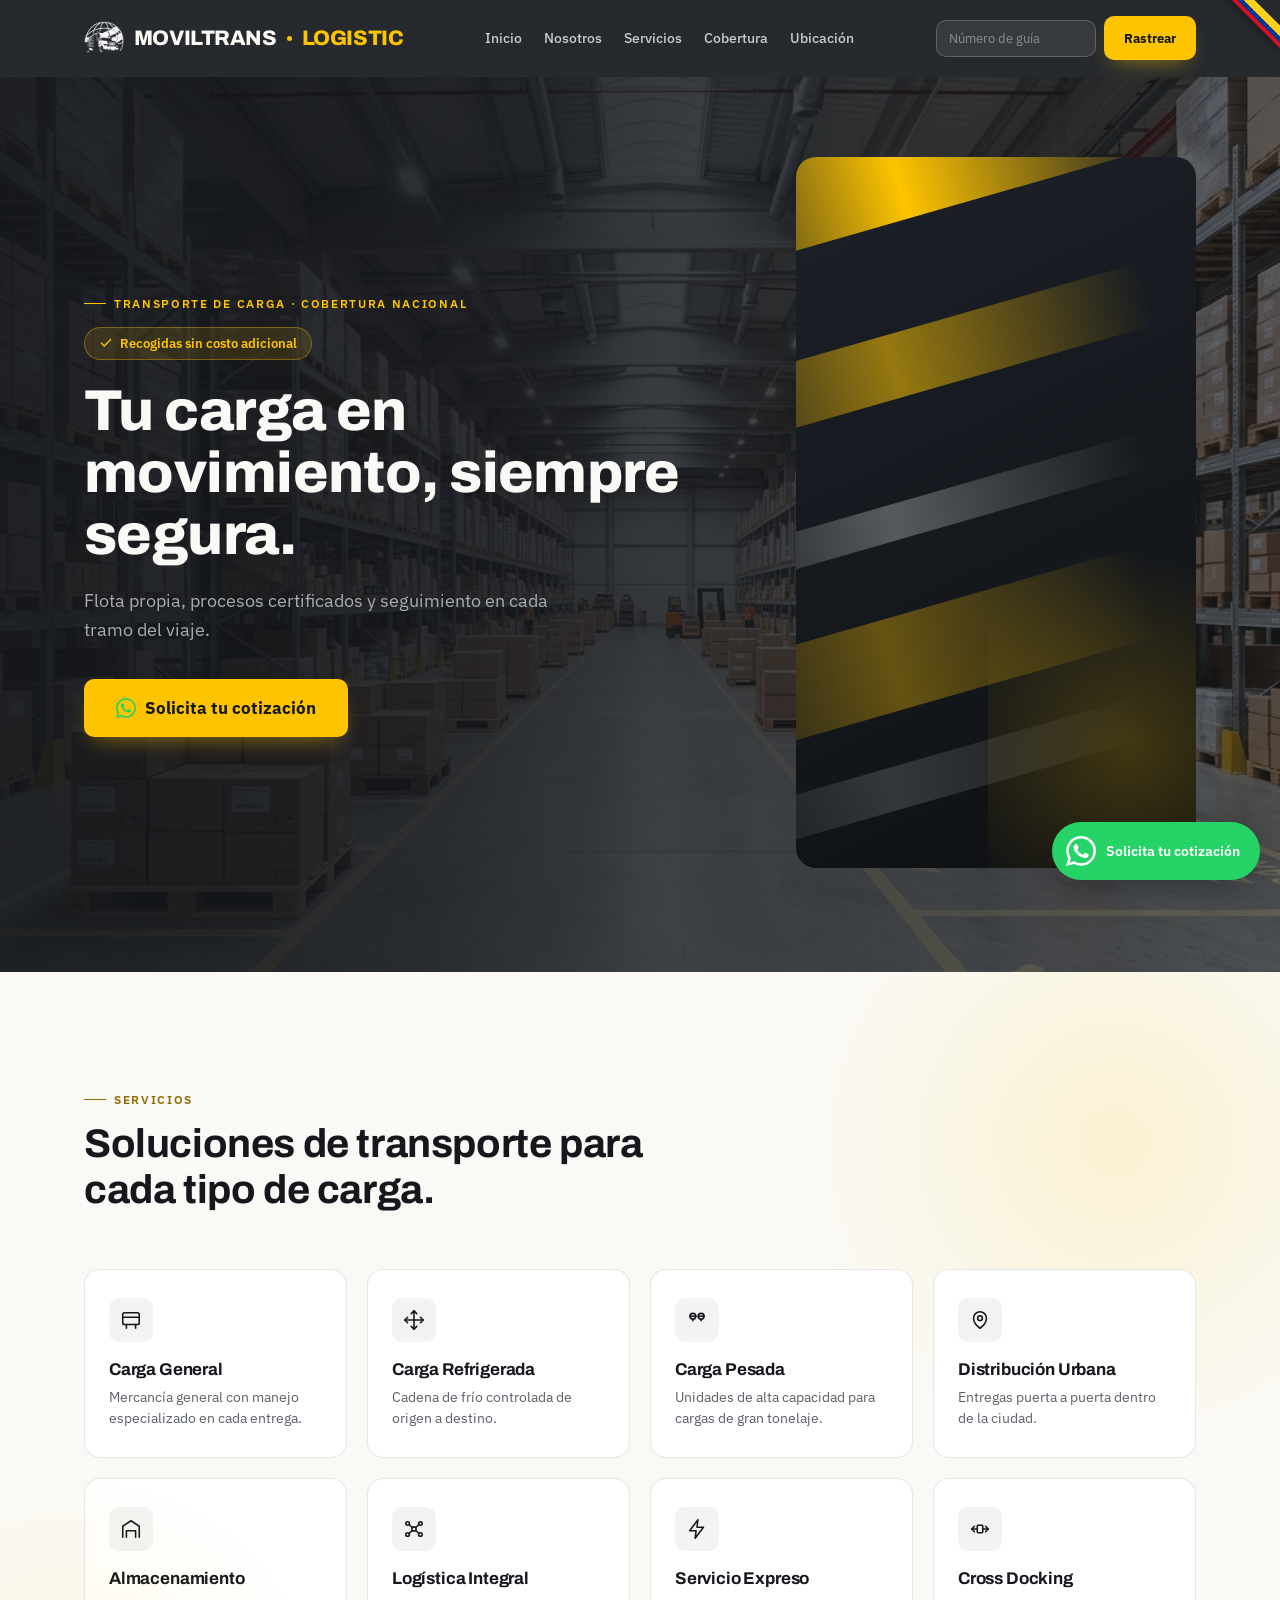
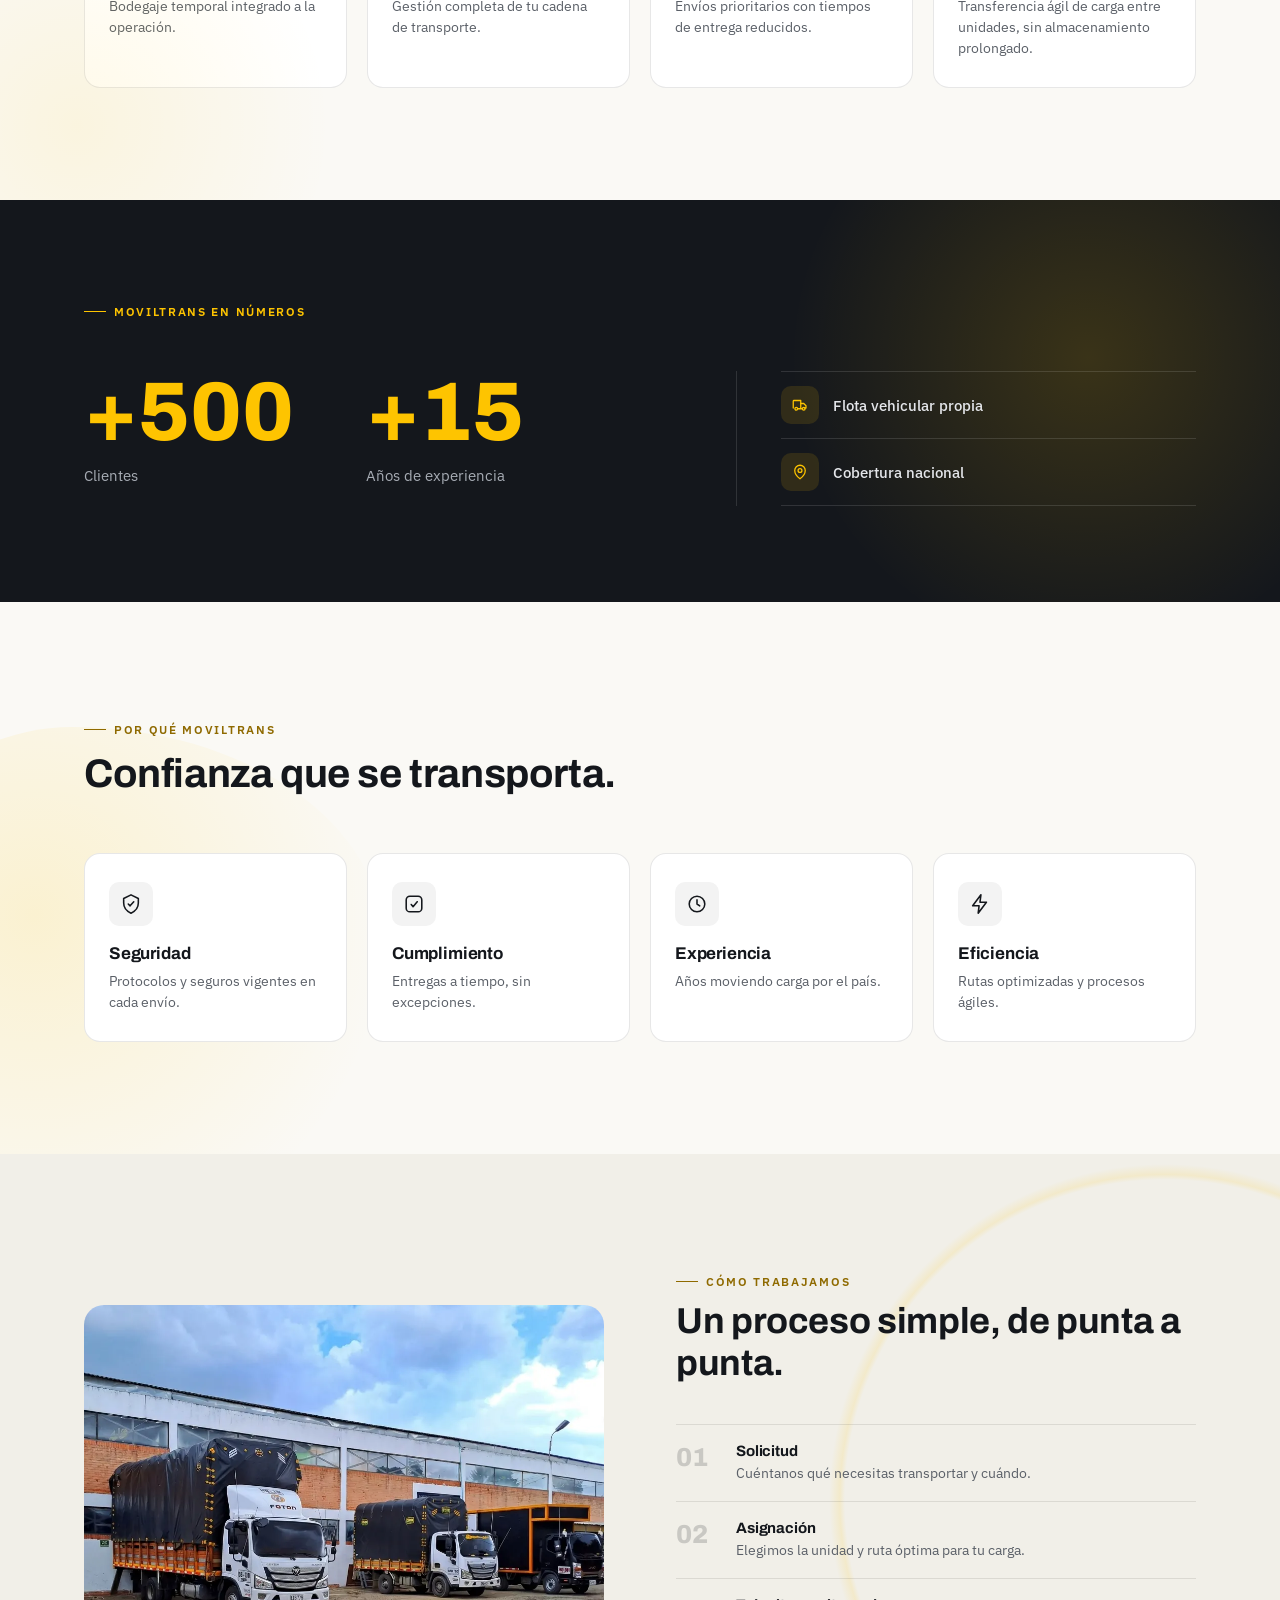
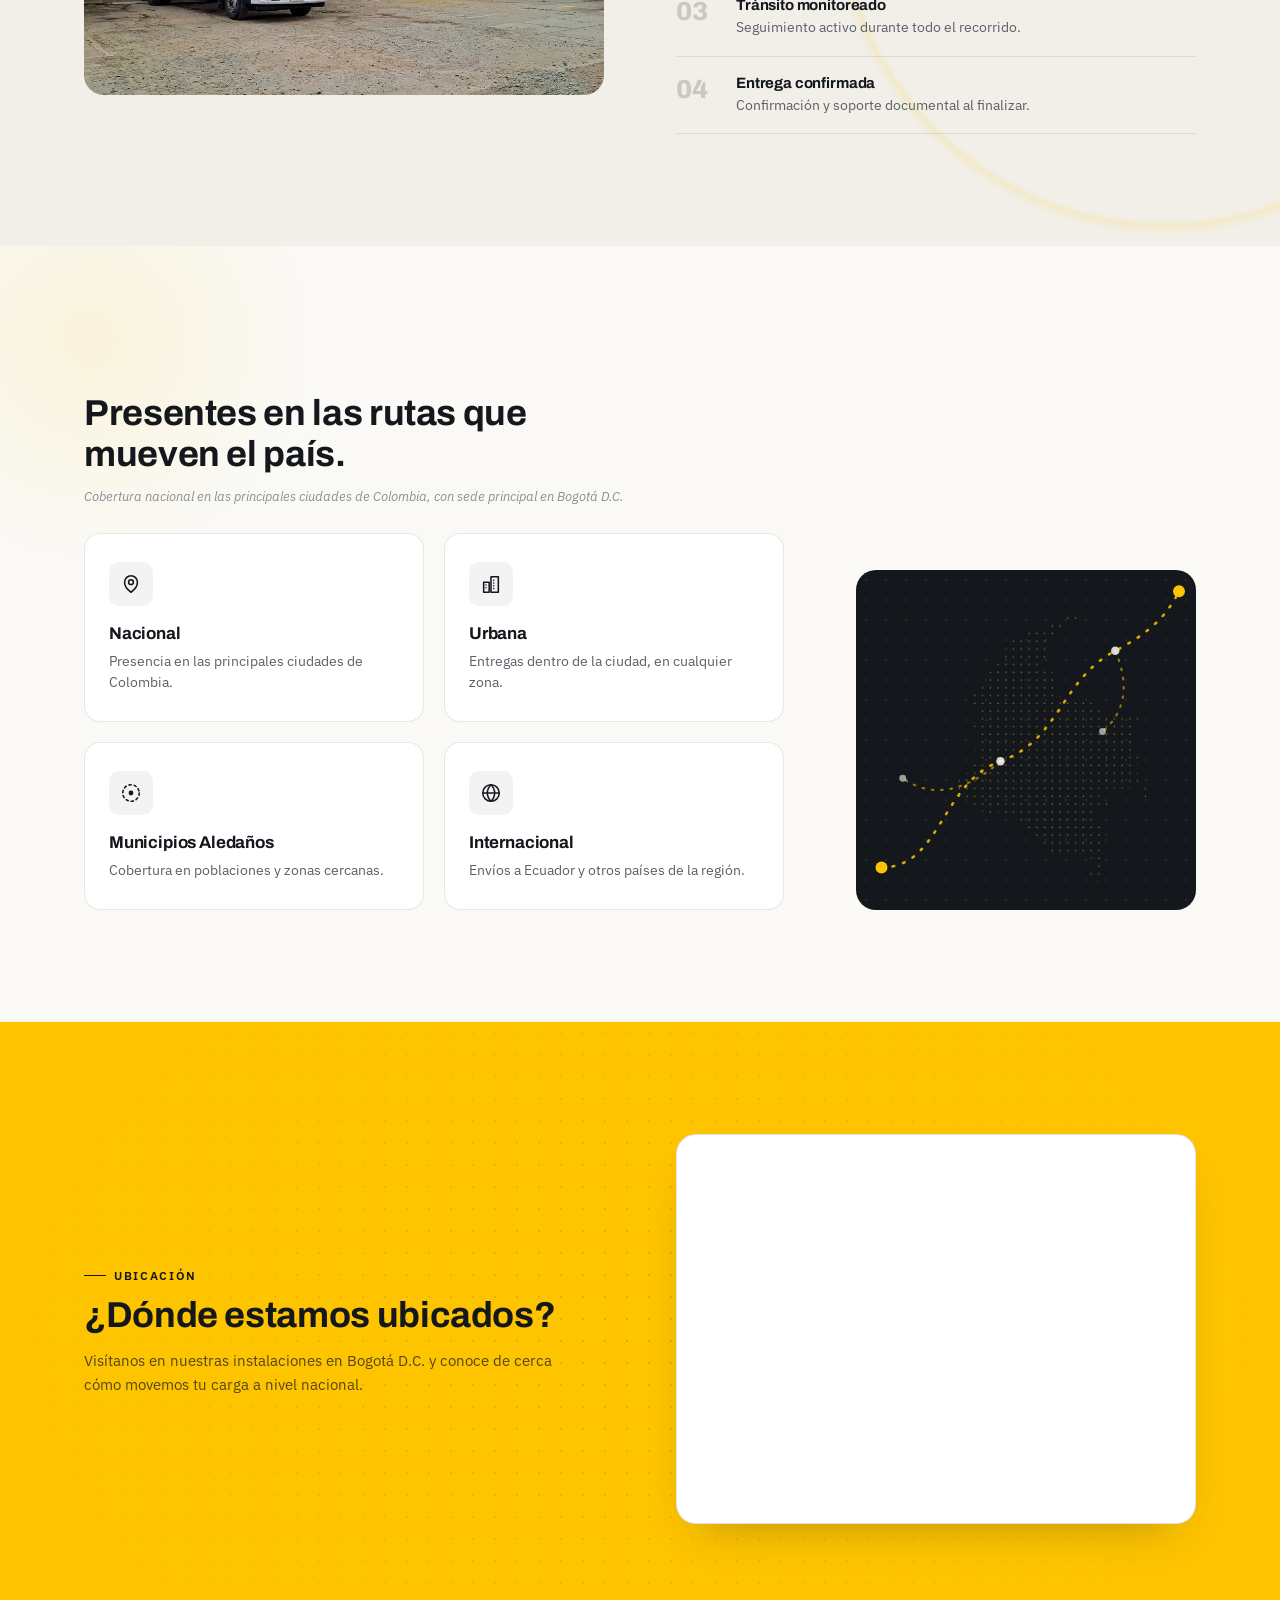
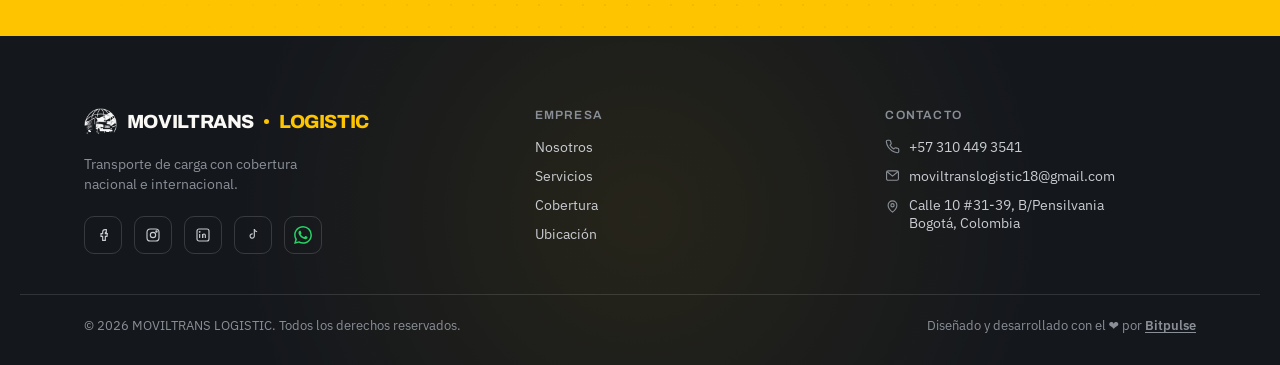
==== index.html @ a5530ba4 "PaginaWeb_moviltrans_V4_202608230031" ====
<!doctype html>
<html lang="es" class="js-disabled">
<head>
  <meta charset="UTF-8">
  <meta name="viewport" content="width=device-width, initial-scale=1">
  <title>MOVILTRANS LOGISTIC | Transporte de Carga y Logística Nacional</title>
  <meta name="description" content="MOVILTRANS LOGISTIC: transporte de carga seguro y confiable, con cobertura nacional. Solicita tu cotización por WhatsApp.">
  <meta name="theme-color" content="#14171C">
  <link rel="icon" type="image/png" href="assets/favicon.png">

  <meta property="og:type" content="website">
  <meta property="og:site_name" content="MOVILTRANS LOGISTIC">
  <meta property="og:title" content="MOVILTRANS LOGISTIC | Transporte de Carga y Logística Nacional">
  <meta property="og:description" content="Transporte de carga seguro y confiable, con cobertura nacional. Solicita tu cotización por WhatsApp.">
  <meta property="og:locale" content="es_CO">

  <link rel="preconnect" href="https://fonts.googleapis.com">
  <link rel="preconnect" href="https://fonts.gstatic.com" crossorigin>
  <link href="https://fonts.googleapis.com/css2?family=Archivo:wght@600;700;800&family=IBM+Plex+Sans:wght@400;500;600&display=swap" rel="stylesheet">

  <link rel="stylesheet" href="css/style.css">
</head>
<body>
  <a class="skip-link" href="#main">Saltar al contenido</a>

  <div class="co-ribbon" aria-hidden="true"><span></span></div>

  <!-- ===================== HEADER ===================== -->
  <header class="site-header" id="top">
    <div class="container site-header__bar">
      <a class="brand" href="#top" aria-label="MOVILTRANS LOGISTIC — Inicio">
        <img class="brand__logo" src="assets/logo_moviltrans.png" alt="" width="280" height="239">
        <span class="brand__name">MOVILTRANS</span>
        <span class="brand__dot" aria-hidden="true"></span>
        <span class="brand__suffix">LOGISTIC</span>
      </a>

      <nav class="nav-links" aria-label="Navegación principal">
        <a href="#">Inicio</a>
        <a href="#nosotros">Nosotros</a>
        <a href="#servicios">Servicios</a>
        <a href="#cobertura">Cobertura</a>
        <a href="#ubicacion">Ubicación</a>
      </nav>

      <div class="header-actions">
        <form class="header-track" data-track-form>
          <label class="visually-hidden" for="tracking-input-header">Número de guía</label>
          <input class="header-track__input" id="tracking-input-header" type="text" placeholder="Número de guía" autocomplete="off">
          <button class="btn btn-primary btn-sm header-track__submit" type="submit" title="Función de rastreo próximamente disponible">Rastrear</button>
        </form>
        <button class="nav-toggle" type="button" aria-expanded="false" aria-controls="mobile-menu" aria-label="Abrir menú de navegación">
          <span class="nav-toggle__icon" aria-hidden="true"><span></span><span></span><span></span></span>
        </button>
      </div>
    </div>

    <div class="mobile-menu" id="mobile-menu" inert>
      <div class="mobile-menu__inner">
        <nav class="mobile-menu__list" aria-label="Navegación móvil">
          <a href="#top">Inicio</a>
          <a href="#nosotros">Nosotros</a>
          <a href="#servicios">Servicios</a>
          <a href="#cobertura">Cobertura</a>
          <a href="#ubicacion">Ubicación</a>
        </nav>
        <div class="container mobile-menu__cta">
          <p class="mobile-menu__track-label">Rastrea tu envío</p>
          <form class="tracking-widget__form" data-track-form>
            <label class="visually-hidden" for="tracking-input-mobile">Número de guía</label>
            <input class="tracking-widget__input" id="tracking-input-mobile" type="text" placeholder="Número de guía" autocomplete="off">
            <button class="btn btn-outline-dark tracking-widget__submit" type="submit" title="Función de rastreo próximamente disponible">Rastrear</button>
          </form>
        </div>
      </div>
    </div>
  </header>

  <main id="main">

    <!-- ===================== HERO ===================== -->
    <section class="hero" aria-labelledby="hero-title">
      <div class="container hero__grid">
        <div class="hero__content">
          <p class="eyebrow eyebrow--on-dark reveal">Transporte de carga · Cobertura nacional</p>
          <span class="hero__badge reveal">
            <svg width="14" height="14" viewBox="0 0 24 24" fill="none" stroke="currentColor" stroke-width="2.4" stroke-linecap="round" stroke-linejoin="round" aria-hidden="true"><path d="M20 6 9 17l-5-5"/></svg>
            Recogidas sin costo adicional
          </span>
          <h1 id="hero-title" class="hero__title reveal">Tu carga en movimiento, siempre segura.</h1>
          <p class="hero__subtitle reveal">Flota propia, procesos certificados y seguimiento en cada tramo del viaje.</p>
          <div class="hero__actions reveal">
            <a class="btn btn-primary btn-lg" href="#" data-whatsapp-cta>
              <svg width="20" height="20" viewBox="0 0 24 24" aria-hidden="true"><path fill="#25D366" d="M17.472 14.382c-.297-.149-1.758-.867-2.03-.967-.273-.099-.471-.148-.67.15-.198.297-.767.966-.94 1.164-.173.199-.347.223-.644.075-.297-.15-1.255-.463-2.39-1.475-.883-.788-1.48-1.761-1.653-2.059-.173-.297-.018-.458.13-.606.134-.133.298-.347.446-.52.149-.174.198-.298.298-.497.099-.198.05-.371-.025-.52-.075-.149-.669-1.612-.916-2.207-.242-.579-.487-.5-.669-.51-.173-.008-.371-.01-.57-.01-.198 0-.52.074-.792.372-.272.297-1.04 1.016-1.04 2.479 0 1.462 1.065 2.875 1.213 3.074.149.198 2.096 3.2 5.077 4.487.709.306 1.262.489 1.694.625.712.227 1.36.195 1.871.118.571-.085 1.758-.719 2.006-1.413.248-.694.248-1.289.173-1.413-.074-.124-.272-.198-.57-.347m-5.421 7.403h-.004a9.87 9.87 0 0 1-5.031-1.378l-.361-.214-3.741.982.998-3.648-.235-.374a9.86 9.86 0 0 1-1.51-5.26c.001-5.45 4.436-9.884 9.888-9.884 2.64 0 5.122 1.031 6.988 2.898a9.825 9.825 0 0 1 2.893 6.994c-.003 5.45-4.437 9.884-9.885 9.884m8.413-18.297A11.815 11.815 0 0 0 12.05 0C5.495 0 .16 5.335.157 11.892c0 2.096.547 4.142 1.588 5.945L.057 24l6.305-1.654a11.882 11.882 0 0 0 5.683 1.448h.005c6.554 0 11.89-5.335 11.893-11.893a11.821 11.821 0 0 0-3.48-8.413"/></svg>
              Solicita tu cotización
            </a>
          </div>
        </div>

        <div class="hero__visual reveal" aria-hidden="true">
          <div class="hero__visual-inner">
            <div class="speed-line speed-line--1"></div>
            <div class="speed-line speed-line--2"></div>
            <div class="speed-line speed-line--3"></div>
            <div class="speed-line speed-line--4"></div>
            <div class="speed-line speed-line--5"></div>
            <div class="glow-spot"></div>
          </div>
          <video class="hero__video" autoplay muted loop playsinline preload="auto">
            <source src="assets/video_entrada.mp4" type="video/mp4">
          </video>
        </div>
      </div>
    </section>

    <!-- ===================== SERVICIOS ===================== -->
    <section class="section section--paper" id="servicios" aria-labelledby="servicios-title">
      <div class="container">
        <p class="eyebrow reveal">Servicios</p>
        <h2 id="servicios-title" class="section-title reveal">Soluciones de transporte para cada tipo de carga.</h2>

        <div class="card-grid">
          <div class="card reveal">
            <div class="icon-wrap" aria-hidden="true">
              <svg width="22" height="22" viewBox="0 0 24 24" fill="none" stroke="currentColor" stroke-width="1.7" stroke-linecap="round" stroke-linejoin="round"><rect x="3" y="4" width="18" height="13" rx="2"/><path d="M3 9h18"/><path d="M7 21v-4"/><path d="M17 21v-4"/></svg>
            </div>
            <h3 class="card__title">Carga General</h3>
            <p class="card__text">Mercancía general con manejo especializado en cada entrega.</p>
          </div>
          <div class="card reveal">
            <div class="icon-wrap" aria-hidden="true">
              <svg width="22" height="22" viewBox="0 0 24 24" fill="none" stroke="currentColor" stroke-width="1.7" stroke-linecap="round" stroke-linejoin="round"><path d="M12 2v20"/><path d="M12 2l3 3M12 2 9 5"/><path d="M12 22l3-3M12 22l-3-3"/><path d="M2 12h20"/><path d="M2 12l3-3M2 12l3 3"/><path d="M22 12l-3-3M22 12l-3 3"/></svg>
            </div>
            <h3 class="card__title">Carga Refrigerada</h3>
            <p class="card__text">Cadena de frío controlada de origen a destino.</p>
          </div>
          <div class="card reveal">
            <div class="icon-wrap" aria-hidden="true">
              <svg width="22" height="22" viewBox="0 0 24 24" fill="none" stroke="currentColor" stroke-width="1.7" stroke-linecap="round" stroke-linejoin="round"><circle cx="7.5" cy="8" r="3.2"/><circle cx="16.5" cy="8" r="3.2"/><path d="M7.5 11.2v1.6M16.5 11.2v1.6"/><path d="M4.3 8h6.4M13.3 8h6.4"/></svg>
            </div>
            <h3 class="card__title">Carga Pesada</h3>
            <p class="card__text">Unidades de alta capacidad para cargas de gran tonelaje.</p>
          </div>
          <div class="card reveal">
            <div class="icon-wrap" aria-hidden="true">
              <svg width="22" height="22" viewBox="0 0 24 24" fill="none" stroke="currentColor" stroke-width="1.7" stroke-linecap="round" stroke-linejoin="round"><path d="M12 21s-7-5.1-7-11a7 7 0 0 1 14 0c0 5.9-7 11-7 11Z"/><circle cx="12" cy="10" r="2.6"/></svg>
            </div>
            <h3 class="card__title">Distribución Urbana</h3>
            <p class="card__text">Entregas puerta a puerta dentro de la ciudad.</p>
          </div>
          <div class="card reveal">
            <div class="icon-wrap" aria-hidden="true">
              <svg width="22" height="22" viewBox="0 0 24 24" fill="none" stroke="currentColor" stroke-width="1.7" stroke-linecap="round" stroke-linejoin="round"><path d="M3 21V9l9-6 9 6v12"/><path d="M7 21v-7h10v7"/></svg>
            </div>
            <h3 class="card__title">Almacenamiento</h3>
            <p class="card__text">Bodegaje temporal integrado a la operación.</p>
          </div>
          <div class="card reveal">
            <div class="icon-wrap" aria-hidden="true">
              <svg width="22" height="22" viewBox="0 0 24 24" fill="none" stroke="currentColor" stroke-width="1.7" stroke-linecap="round" stroke-linejoin="round"><circle cx="5" cy="6" r="2"/><circle cx="19" cy="6" r="2"/><circle cx="5" cy="18" r="2"/><circle cx="19" cy="18" r="2"/><circle cx="12" cy="12" r="2.3"/><path d="M6.6 7.1 10 10.4M17.4 7.1 14 10.4M6.6 16.9 10 13.6M17.4 16.9 14 13.6"/></svg>
            </div>
            <h3 class="card__title">Logística Integral</h3>
            <p class="card__text">Gestión completa de tu cadena de transporte.</p>
          </div>
          <div class="card reveal">
            <div class="icon-wrap" aria-hidden="true">
              <svg width="22" height="22" viewBox="0 0 24 24" fill="none" stroke="currentColor" stroke-width="1.7" stroke-linecap="round" stroke-linejoin="round"><path d="M13 2 4 14h7l-1 8 9-12h-7l1-8Z"/></svg>
            </div>
            <h3 class="card__title">Servicio Expreso</h3>
            <p class="card__text">Envíos prioritarios con tiempos de entrega reducidos.</p>
          </div>
          <div class="card reveal">
            <div class="icon-wrap" aria-hidden="true">
              <svg width="22" height="22" viewBox="0 0 24 24" fill="none" stroke="currentColor" stroke-width="1.7" stroke-linecap="round" stroke-linejoin="round"><rect x="9" y="8" width="6" height="8" rx="1"/><path d="M3 12h6"/><path d="M6 9 3 12l3 3"/><path d="M21 12h-6"/><path d="M18 9l3 3-3 3"/></svg>
            </div>
            <h3 class="card__title">Cross Docking</h3>
            <p class="card__text">Transferencia ágil de carga entre unidades, sin almacenamiento prolongado.</p>
          </div>
        </div>
      </div>
    </section>

    <!-- ===================== CIFRAS ===================== -->
    <section class="section--tight section--dark cifras-section" aria-labelledby="cifras-title">
      <div class="container">
        <h2 class="eyebrow eyebrow--on-dark reveal" id="cifras-title">MOVILTRANS en números</h2>

        <div class="stats-hero">
          <div class="stats-hero__numbers">
            <div class="stat-big reveal">
              <div class="stat-big__value">+500</div>
              <div class="stat-big__label">Clientes</div>
            </div>
            <div class="stat-big reveal">
              <div class="stat-big__value">+15</div>
              <div class="stat-big__label">Años de experiencia</div>
            </div>
          </div>

          <div class="stats-hero__features">
            <div class="stat-feature reveal">
              <span class="stat-feature__icon" aria-hidden="true">
                <svg width="18" height="18" viewBox="0 0 24 24" fill="none" stroke="currentColor" stroke-width="1.7" stroke-linecap="round" stroke-linejoin="round"><path d="M3 16V7a1 1 0 0 1 1-1h9v10"/><path d="M13 10h4l3 3v3h-2"/><circle cx="7" cy="17" r="1.8"/><circle cx="17" cy="17" r="1.8"/><path d="M9 17h6"/></svg>
              </span>
              <span class="stat-feature__text">Flota vehicular propia</span>
            </div>
            <div class="stat-feature reveal">
              <span class="stat-feature__icon" aria-hidden="true">
                <svg width="18" height="18" viewBox="0 0 24 24" fill="none" stroke="currentColor" stroke-width="1.7" stroke-linecap="round" stroke-linejoin="round"><path d="M12 21s-7-5.1-7-11a7 7 0 0 1 14 0c0 5.9-7 11-7 11Z"/><circle cx="12" cy="10" r="2.6"/></svg>
              </span>
              <span class="stat-feature__text">Cobertura nacional</span>
            </div>
          </div>
        </div>
      </div>
    </section>

    <!-- ===================== POR QUÉ MOVILTRANS ===================== -->
    <section class="section section--paper" id="nosotros" aria-labelledby="porque-title">
      <div class="container">
        <p class="eyebrow reveal">Por qué MOVILTRANS</p>
        <h2 id="porque-title" class="section-title reveal">Confianza que se transporta.</h2>

        <div class="card-grid card-grid--why">
          <div class="card reveal">
            <div class="icon-wrap" aria-hidden="true">
              <svg width="22" height="22" viewBox="0 0 24 24" fill="none" stroke="currentColor" stroke-width="1.7" stroke-linecap="round" stroke-linejoin="round"><path d="M12 2 20 6v5c0 5-3.5 9-8 11-4.5-2-8-6-8-11V6l8-4Z"/><path d="M9 12l2 2 4-4.5"/></svg>
            </div>
            <h3 class="card__title">Seguridad</h3>
            <p class="card__text">Protocolos y seguros vigentes en cada envío.</p>
          </div>
          <div class="card reveal">
            <div class="icon-wrap" aria-hidden="true">
              <svg width="22" height="22" viewBox="0 0 24 24" fill="none" stroke="currentColor" stroke-width="1.7" stroke-linecap="round" stroke-linejoin="round"><path d="M9 12.5 11 15l4.5-5.5"/><rect x="3.5" y="3.5" width="17" height="17" rx="4"/></svg>
            </div>
            <h3 class="card__title">Cumplimiento</h3>
            <p class="card__text">Entregas a tiempo, sin excepciones.</p>
          </div>
          <div class="card reveal">
            <div class="icon-wrap" aria-hidden="true">
              <svg width="22" height="22" viewBox="0 0 24 24" fill="none" stroke="currentColor" stroke-width="1.7" stroke-linecap="round" stroke-linejoin="round"><circle cx="12" cy="12" r="8.5"/><path d="M12 7.5V12l3 2"/></svg>
            </div>
            <h3 class="card__title">Experiencia</h3>
            <p class="card__text">Años moviendo carga por el país.</p>
          </div>
          <div class="card reveal">
            <div class="icon-wrap" aria-hidden="true">
              <svg width="22" height="22" viewBox="0 0 24 24" fill="none" stroke="currentColor" stroke-width="1.7" stroke-linecap="round" stroke-linejoin="round"><path d="M13 2 4 14h7l-1 8 9-12h-7l1-8Z"/></svg>
            </div>
            <h3 class="card__title">Eficiencia</h3>
            <p class="card__text">Rutas optimizadas y procesos ágiles.</p>
          </div>
        </div>
      </div>
    </section>

    <!-- ===================== OPERACIÓN ===================== -->
    <section class="section section--paper-2 operacion-section" aria-labelledby="operacion-title">
      <div class="container split">
        <div class="split__media reveal">
          <img class="split__img" src="assets/como_trabajamos.webp" alt="Equipo de MOVILTRANS LOGISTIC coordinando el transporte de carga" width="1024" height="1024" loading="lazy" decoding="async">
        </div>

        <div class="split__content">
          <p class="eyebrow reveal">Cómo trabajamos</p>
          <h2 id="operacion-title" class="section-title section-title--tight reveal">Un proceso simple, de punta a punta.</h2>

          <div class="steps">
            <div class="step reveal">
              <span class="step__num" aria-hidden="true">01</span>
              <div><h3 class="step__title">Solicitud</h3><p class="step__text">Cuéntanos qué necesitas transportar y cuándo.</p></div>
            </div>
            <div class="step reveal">
              <span class="step__num" aria-hidden="true">02</span>
              <div><h3 class="step__title">Asignación</h3><p class="step__text">Elegimos la unidad y ruta óptima para tu carga.</p></div>
            </div>
            <div class="step reveal">
              <span class="step__num" aria-hidden="true">03</span>
              <div><h3 class="step__title">Tránsito monitoreado</h3><p class="step__text">Seguimiento activo durante todo el recorrido.</p></div>
            </div>
            <div class="step reveal">
              <span class="step__num" aria-hidden="true">04</span>
              <div><h3 class="step__title">Entrega confirmada</h3><p class="step__text">Confirmación y soporte documental al finalizar.</p></div>
            </div>
          </div>
        </div>
      </div>
    </section>

    <!-- ===================== COBERTURA ===================== -->
    <section class="section section--paper" id="cobertura" aria-labelledby="cobertura-title">
      <div class="container split split--reverse">
        <div class="split__content cobertura-content">
          <p class="eyebrow reveal">Cobertura</p>
          <h2 id="cobertura-title" class="section-title section-title--tight reveal">Presentes en las rutas que mueven el país.</h2>
          <p class="section-lede reveal">Cobertura nacional en las principales ciudades de Colombia, con sede principal en Bogotá D.C.</p>

          <div class="card-grid cobertura-grid">
            <div class="card reveal">
              <div class="icon-wrap" aria-hidden="true">
                <svg width="22" height="22" viewBox="0 0 24 24" fill="none" stroke="currentColor" stroke-width="1.7" stroke-linecap="round" stroke-linejoin="round"><path d="M12 21s-7-5.1-7-11a7 7 0 0 1 14 0c0 5.9-7 11-7 11Z"/><circle cx="12" cy="10" r="2.6"/></svg>
              </div>
              <h3 class="card__title">Nacional</h3>
              <p class="card__text">Presencia en las principales ciudades de Colombia.</p>
            </div>
            <div class="card reveal">
              <div class="icon-wrap" aria-hidden="true">
                <svg width="22" height="22" viewBox="0 0 24 24" fill="none" stroke="currentColor" stroke-width="1.7" stroke-linecap="round" stroke-linejoin="round"><rect x="4" y="10" width="6" height="11"/><rect x="12" y="4" width="8" height="17"/><path d="M6.5 13v.01M6.5 16v.01M15 8v.01M15 11v.01M15 14v.01M15 17v.01"/></svg>
              </div>
              <h3 class="card__title">Urbana</h3>
              <p class="card__text">Entregas dentro de la ciudad, en cualquier zona.</p>
            </div>
            <div class="card reveal">
              <div class="icon-wrap" aria-hidden="true">
                <svg width="22" height="22" viewBox="0 0 24 24" fill="none" stroke="currentColor" stroke-width="1.7" stroke-linecap="round" stroke-linejoin="round"><circle cx="12" cy="12" r="9" stroke-dasharray="2.5 3.2"/><circle cx="12" cy="12" r="2.6" fill="currentColor" stroke="none"/></svg>
              </div>
              <h3 class="card__title">Municipios Aledaños</h3>
              <p class="card__text">Cobertura en poblaciones y zonas cercanas.</p>
            </div>
            <div class="card reveal">
              <div class="icon-wrap" aria-hidden="true">
                <svg width="22" height="22" viewBox="0 0 24 24" fill="none" stroke="currentColor" stroke-width="1.7" stroke-linecap="round" stroke-linejoin="round"><circle cx="12" cy="12" r="9"/><path d="M3 12h18"/><path d="M12 3c2.5 2.5 4 5.5 4 9s-1.5 6.5-4 9c-2.5-2.5-4-5.5-4-9s1.5-6.5 4-9Z"/></svg>
              </div>
              <h3 class="card__title">Internacional</h3>
              <p class="card__text">Envíos a Ecuador y otros países de la región.</p>
            </div>
          </div>
        </div>

        <div class="split__media split__media--square cobertura-media reveal" aria-hidden="true">
          <svg class="route-map" viewBox="0 0 400 400" fill="none">
            <path d="M30 350 C 100 350, 100 250, 170 225 C 240 200, 240 130, 305 95 C 345 74, 365 55, 380 25" stroke="#FEC400" stroke-width="3" stroke-linecap="round" stroke-dasharray="2 11" opacity="0.85"/>
            <path d="M170 225 C 130 260, 90 270, 55 245" stroke="#FEC400" stroke-width="2.5" stroke-linecap="round" stroke-dasharray="2 9" opacity="0.55"/>
            <path d="M305 95 C 320 130, 320 165, 290 190" stroke="#FEC400" stroke-width="2.5" stroke-linecap="round" stroke-dasharray="2 9" opacity="0.55"/>
            <circle cx="30" cy="350" r="7" fill="#FEC400"/>
            <circle cx="170" cy="225" r="5" fill="#FAF9F5" opacity="0.85"/>
            <circle cx="305" cy="95" r="5" fill="#FAF9F5" opacity="0.85"/>
            <circle cx="380" cy="25" r="7" fill="#FEC400"/>
            <circle cx="55" cy="245" r="4" fill="#FAF9F5" opacity="0.6"/>
            <circle cx="290" cy="190" r="4" fill="#FAF9F5" opacity="0.6"/>
          </svg>
        </div>
      </div>
    </section>

    <!-- ===================== UBICACIÓN ===================== -->
    <section class="section section--brand location-section" id="ubicacion" aria-labelledby="ubicacion-title">
      <div class="container split split--reverse">
        <div class="split__content">
          <p class="eyebrow reveal">Ubicación</p>
          <h2 id="ubicacion-title" class="section-title section-title--tight reveal">¿Dónde estamos ubicados?</h2>
          <p class="location-lede reveal">Visítanos en nuestras instalaciones en Bogotá D.C. y conoce de cerca cómo movemos tu carga a nivel nacional.</p>
        </div>

        <div class="map-embed split__media reveal">
          <iframe src="https://www.google.com/maps/embed?pb=!1m18!1m12!1m3!1d1988.4519467864386!2d-74.09754536124024!3d4.611220098840872!2m3!1f0!2f0!3f0!3m2!1i1024!2i768!4f13.1!3m3!1m2!1s0x8e3f996bc1b0fcd9%3A0xf99b78c7cad79d9d!2zQ2wuIDEwICMgMzEtMzksIFB1ZW50ZSBBcmFuZGEsIEJvZ290w6EsIEQuQy4sIEJvZ290w6EsIEJvZ290w6EsIEQuQy4!5e0!3m2!1ses-419!2sco!4v1787462361245!5m2!1ses-419!2sco" width="600" height="450" style="border:0;" allowfullscreen="" loading="lazy" referrerpolicy="strict-origin-when-cross-origin" title="Ubicación de MOVILTRANS LOGISTIC en Google Maps"></iframe>
        </div>
      </div>
    </section>
  </main>

  <!-- ===================== FOOTER ===================== -->
  <footer class="site-footer">
    <div class="container footer-top">
      <div class="footer-col--brand">
        <a class="brand brand--sm" href="#top" aria-label="MOVILTRANS LOGISTIC — Inicio">
          <img class="brand__logo" src="assets/logo_moviltrans.png" alt="" width="280" height="239">
          <span class="brand__name">MOVILTRANS</span>
          <span class="brand__dot" aria-hidden="true"></span>
          <span class="brand__suffix">LOGISTIC</span>
        </a>
        <p class="footer-tagline">Transporte de carga con cobertura nacional e internacional.</p>

        <div class="social-row" aria-label="Redes sociales de MOVILTRANS LOGISTIC">
          <a class="social-link" href="#" aria-label="Facebook de MOVILTRANS LOGISTIC">
            <svg width="16" height="16" viewBox="0 0 24 24" fill="none" stroke="currentColor" stroke-width="1.7" aria-hidden="true"><path d="M15 8h2V4h-2c-2 0-3.5 1.6-3.5 3.6V10H9v4h2.5v6h4v-6H18l.5-4h-3V8Z"/></svg>
          </a>
          <a class="social-link" href="#" aria-label="Instagram de MOVILTRANS LOGISTIC">
            <svg width="16" height="16" viewBox="0 0 24 24" fill="none" stroke="currentColor" stroke-width="1.7" aria-hidden="true"><rect x="3" y="3" width="18" height="18" rx="5"/><circle cx="12" cy="12" r="4"/><circle cx="17.2" cy="6.8" r="1"/></svg>
          </a>
          <a class="social-link" href="#" aria-label="LinkedIn de MOVILTRANS LOGISTIC">
            <svg width="16" height="16" viewBox="0 0 24 24" fill="none" stroke="currentColor" stroke-width="1.7" aria-hidden="true"><rect x="3" y="3" width="18" height="18" rx="3"/><path d="M7 10.5v6"/><circle cx="7" cy="7.3" r="0.6" fill="currentColor"/><path d="M11.5 16.5v-4a2 2 0 0 1 4 0v4"/><path d="M11.5 10.5v6"/></svg>
          </a>
          <a class="social-link" href="#" aria-label="TikTok de MOVILTRANS LOGISTIC">
            <svg width="16" height="16" viewBox="0 0 24 24" fill="none" stroke="currentColor" stroke-width="1.7" aria-hidden="true"><path d="M14 3v10.5a3.2 3.2 0 1 1-2.4-3.1"/><path d="M14 3c.3 2.2 2 3.9 4.2 4.2"/></svg>
          </a>
          <a class="social-link" href="#" data-whatsapp-cta aria-label="WhatsApp de MOVILTRANS LOGISTIC">
            <svg width="18" height="18" viewBox="0 0 24 24" aria-hidden="true"><path fill="#25D366" d="M17.472 14.382c-.297-.149-1.758-.867-2.03-.967-.273-.099-.471-.148-.67.15-.198.297-.767.966-.94 1.164-.173.199-.347.223-.644.075-.297-.15-1.255-.463-2.39-1.475-.883-.788-1.48-1.761-1.653-2.059-.173-.297-.018-.458.13-.606.134-.133.298-.347.446-.52.149-.174.198-.298.298-.497.099-.198.05-.371-.025-.52-.075-.149-.669-1.612-.916-2.207-.242-.579-.487-.5-.669-.51-.173-.008-.371-.01-.57-.01-.198 0-.52.074-.792.372-.272.297-1.04 1.016-1.04 2.479 0 1.462 1.065 2.875 1.213 3.074.149.198 2.096 3.2 5.077 4.487.709.306 1.262.489 1.694.625.712.227 1.36.195 1.871.118.571-.085 1.758-.719 2.006-1.413.248-.694.248-1.289.173-1.413-.074-.124-.272-.198-.57-.347m-5.421 7.403h-.004a9.87 9.87 0 0 1-5.031-1.378l-.361-.214-3.741.982.998-3.648-.235-.374a9.86 9.86 0 0 1-1.51-5.26c.001-5.45 4.436-9.884 9.888-9.884 2.64 0 5.122 1.031 6.988 2.898a9.825 9.825 0 0 1 2.893 6.994c-.003 5.45-4.437 9.884-9.885 9.884m8.413-18.297A11.815 11.815 0 0 0 12.05 0C5.495 0 .16 5.335.157 11.892c0 2.096.547 4.142 1.588 5.945L.057 24l6.305-1.654a11.882 11.882 0 0 0 5.683 1.448h.005c6.554 0 11.89-5.335 11.893-11.893a11.821 11.821 0 0 0-3.48-8.413"/></svg>
          </a>
        </div>
      </div>

      <div class="footer-col">
        <h3 class="footer-col__title">Empresa</h3>
        <nav class="footer-links" aria-label="Navegación del footer">
          <a href="#nosotros">Nosotros</a>
          <a href="#servicios">Servicios</a>
          <a href="#cobertura">Cobertura</a>
          <a href="#ubicacion">Ubicación</a>
        </nav>
      </div>

      <div class="footer-col">
        <h3 class="footer-col__title">Contacto</h3>
        <div class="footer-links">
          <a class="footer-contact-link" href="tel:+573104493541">
            <svg width="15" height="15" viewBox="0 0 24 24" fill="none" stroke="currentColor" stroke-width="1.8" stroke-linecap="round" stroke-linejoin="round" aria-hidden="true"><path d="M22 16.92v3a2 2 0 0 1-2.18 2 19.79 19.79 0 0 1-8.63-3.07 19.5 19.5 0 0 1-6-6 19.79 19.79 0 0 1-3.07-8.67A2 2 0 0 1 4.11 2h3a2 2 0 0 1 2 1.72c.127.96.361 1.903.7 2.81a2 2 0 0 1-.45 2.11L8.09 9.91a16 16 0 0 0 6 6l1.27-1.27a2 2 0 0 1 2.11-.45c.907.339 1.85.573 2.81.7A2 2 0 0 1 22 16.92z"/></svg>
            +57 310 449 3541
          </a>
          <a class="footer-contact-link" href="mailto:moviltranslogistic18@gmail.com">
            <svg width="15" height="15" viewBox="0 0 24 24" fill="none" stroke="currentColor" stroke-width="1.8" stroke-linecap="round" stroke-linejoin="round" aria-hidden="true"><rect x="2.5" y="4.5" width="19" height="15" rx="2.5"/><path d="m3.5 6 8.5 7 8.5-7"/></svg>
            moviltranslogistic18@gmail.com
          </a>
          <a class="footer-contact-link footer-contact-link--address" href="https://www.google.com/maps/search/?api=1&amp;query=Calle%2010%20%2331-39%2C%20Barrio%20Pensilvania%2C%20Bogot%C3%A1%2C%20Colombia" target="_blank" rel="noopener noreferrer">
            <svg width="15" height="15" viewBox="0 0 24 24" fill="none" stroke="currentColor" stroke-width="1.8" stroke-linecap="round" stroke-linejoin="round" aria-hidden="true"><path d="M12 21s-7-5.1-7-11a7 7 0 0 1 14 0c0 5.9-7 11-7 11Z"/><circle cx="12" cy="10" r="2.6"/></svg>
            <span>Calle 10 #31-39, B/Pensilvania<br>Bogotá, Colombia</span>
          </a>
        </div>
      </div>
    </div>

    <div class="container footer-bottom">
      <small>© 2026 MOVILTRANS LOGISTIC. Todos los derechos reservados.</small>
      <div class="footer-legal">
        <span>Diseñado y desarrollado con el ❤️ por <a href="https://www.bitpulse.com.co" target="_blank" rel="noopener noreferrer">Bitpulse</a></span>
      </div>
    </div>
  </footer>

  <!-- ===================== WHATSAPP FLOATING BUTTON ===================== -->
  <a class="whatsapp-float" href="#" data-whatsapp-cta aria-label="Solicita tu cotización por WhatsApp">
    <span class="whatsapp-float__icon" aria-hidden="true">
      <svg width="30" height="30" viewBox="0 0 24 24"><path fill="#FFFFFF" d="M17.472 14.382c-.297-.149-1.758-.867-2.03-.967-.273-.099-.471-.148-.67.15-.198.297-.767.966-.94 1.164-.173.199-.347.223-.644.075-.297-.15-1.255-.463-2.39-1.475-.883-.788-1.48-1.761-1.653-2.059-.173-.297-.018-.458.13-.606.134-.133.298-.347.446-.52.149-.174.198-.298.298-.497.099-.198.05-.371-.025-.52-.075-.149-.669-1.612-.916-2.207-.242-.579-.487-.5-.669-.51-.173-.008-.371-.01-.57-.01-.198 0-.52.074-.792.372-.272.297-1.04 1.016-1.04 2.479 0 1.462 1.065 2.875 1.213 3.074.149.198 2.096 3.2 5.077 4.487.709.306 1.262.489 1.694.625.712.227 1.36.195 1.871.118.571-.085 1.758-.719 2.006-1.413.248-.694.248-1.289.173-1.413-.074-.124-.272-.198-.57-.347m-5.421 7.403h-.004a9.87 9.87 0 0 1-5.031-1.378l-.361-.214-3.741.982.998-3.648-.235-.374a9.86 9.86 0 0 1-1.51-5.26c.001-5.45 4.436-9.884 9.888-9.884 2.64 0 5.122 1.031 6.988 2.898a9.825 9.825 0 0 1 2.893 6.994c-.003 5.45-4.437 9.884-9.885 9.884m8.413-18.297A11.815 11.815 0 0 0 12.05 0C5.495 0 .16 5.335.157 11.892c0 2.096.547 4.142 1.588 5.945L.057 24l6.305-1.654a11.882 11.882 0 0 0 5.683 1.448h.005c6.554 0 11.89-5.335 11.893-11.893a11.821 11.821 0 0 0-3.48-8.413"/></svg>
    </span>
    <span class="whatsapp-float__label whatsapp-float__label--full">Solicita tu cotización</span>
    <span class="whatsapp-float__label whatsapp-float__label--short" aria-hidden="true">Cotiza ahora</span>
  </a>

  <script src="js/main.js"></script>
</body>
</html>
---- css/style.css ----
/* =========================================================
   MOVILTRANS LOGISTIC — Landing page styles
   Design tokens ported 1:1 from the approved visual design.
   ========================================================= */

:root {
  /* Brand */
  --color-brand: #FEC400;
  --color-brand-deep: #E0A800;
  /* Same brand hue, darkened for AA text contrast on light backgrounds
     (the eyebrow labels) — #E0A800 on #FAF9F5 is only ~2:1. */
  --color-brand-text: #8F6A00;

  /* Neutrals */
  --color-ink: #14171C;
  --color-ink-2: #1C2128;
  --color-paper: #FAF9F5;
  --color-paper-2: #F1EFE8;
  --color-line-light: rgba(20, 23, 28, 0.10);
  --color-line-dark: rgba(255, 255, 255, 0.12);
  --color-text-muted: #5B6068;
  --color-text-muted-dark: #A7ACB4;
  --color-text-faint-dark: #8A8F97;
  --color-text-faint-dark-2: #6B7078;

  /* Type */
  --font-display: 'Archivo', system-ui, -apple-system, sans-serif;
  --font-body: 'IBM Plex Sans', system-ui, -apple-system, sans-serif;

  /* Layout */
  --container-max: 1240px;
  --container-pad: clamp(20px, 5vw, 64px);
  --section-pad-y: clamp(64px, 9vw, 112px);
  --section-pad-y-tight: clamp(56px, 8vw, 96px);

  /* Shape */
  --radius-card: 16px;
  --radius-panel: 20px;
  --radius-control: 10px;

  /* Motion */
  --ease-out: cubic-bezier(.16, 1, .3, 1);
  --dur-fast: .25s;
  --dur-base: .3s;
  --dur-reveal: .7s;
}

/* ---------- Reset ---------- */
* { box-sizing: border-box; }
html { scroll-behavior: smooth; }
body {
  margin: 0;
  font-family: var(--font-body);
  color: var(--color-ink);
  background: var(--color-paper);
  -webkit-font-smoothing: antialiased;
  overflow-x: hidden;
}
h1, h2, h3 { font-family: var(--font-display); margin: 0; letter-spacing: -0.01em; }
p { margin: 0; }
ul { margin: 0; padding: 0; list-style: none; }
a { color: var(--color-ink); text-decoration: none; }
a:hover { color: var(--color-brand-deep); }
button { font-family: inherit; cursor: pointer; border: none; background: none; color: inherit; }
img, svg { display: block; max-width: 100%; }
::selection { background: var(--color-brand); color: var(--color-ink); }

@media (prefers-reduced-motion: reduce) {
  html { scroll-behavior: auto; }
  * { animation-duration: 0.001ms !important; transition-duration: 0.001ms !important; }
}

/* ---------- Layout helpers ---------- */
.container {
  max-width: var(--container-max);
  margin: 0 auto;
  padding-left: var(--container-pad);
  padding-right: var(--container-pad);
}
.section { padding-top: var(--section-pad-y); padding-bottom: var(--section-pad-y); }
.section--tight { padding-top: var(--section-pad-y-tight); padding-bottom: var(--section-pad-y-tight); }
.section--dark { background: var(--color-ink); color: var(--color-paper); }
.section--paper { background: var(--color-paper); }
.section--paper-2 { background: var(--color-paper-2); }
.section--brand { background: var(--color-brand); }

.visually-hidden {
  position: absolute; width: 1px; height: 1px; padding: 0; margin: -1px;
  overflow: hidden; clip: rect(0,0,0,0); white-space: nowrap; border: 0;
}
.skip-link {
  position: absolute; left: 12px; top: -60px; z-index: 200;
  background: var(--color-brand); color: var(--color-ink);
  padding: 10px 16px; border-radius: var(--radius-control);
  font-weight: 600; font-size: 14px; transition: top var(--dur-base) var(--ease-out);
}
.skip-link:focus { top: 12px; color: var(--color-ink); }

/* ---------- Colombia corner ribbon ----------
   Sizes itself to the empty margin OUTSIDE the centered container
   rather than a fixed pixel size. Below 1240px the container fills
   the viewport (minus its own padding) right up to the header's nav
   / tracking field / hamburger, so (100vw - 1240px)/2 is negative
   there and the clamp floor (56px, the old mobile-only size) wins —
   small and safely clear of header controls, same as before. Past
   1240px real empty margin opens up outside the container, so the
   ribbon grows to fill exactly that margin (never past the
   container's own edge) — bigger on wide desktop screens without
   ever overlapping header content. */
.co-ribbon {
  position: fixed; top: 0; right: 0; z-index: 110;
  width: clamp(56px, calc((100vw - 1240px) / 2), 150px);
  height: clamp(56px, calc((100vw - 1240px) / 2), 150px);
  overflow: hidden; pointer-events: none;
}
.co-ribbon span {
  position: absolute; top: 11%; right: -30%; width: 143%; height: 29%;
  transform: rotate(45deg); transform-origin: center;
  background: linear-gradient(to bottom, #FCD116 0 50%, #003893 50% 75%, #CE1126 75% 100%);
  box-shadow: 0 3px 10px rgba(0,0,0,.3);
}

/* ---------- Type utilities ---------- */
.eyebrow {
  display: inline-flex; align-items: center; gap: 8px;
  font-family: var(--font-body); font-size: 12px; font-weight: 600; letter-spacing: 0.14em;
  text-transform: uppercase; color: var(--color-brand-text);
}
.eyebrow::before { content: ""; width: 22px; height: 1px; background: var(--color-brand-text); }
.eyebrow--on-dark { color: var(--color-brand); }
.eyebrow--on-dark::before { background: var(--color-brand); }

.section-title {
  font-size: clamp(1.7rem, 2vw + 1rem, 2.5rem);
  font-weight: 700; line-height: 1.15; max-width: 560px;
  margin-top: 14px;
}
.section-title--tight { font-size: clamp(1.6rem, 1.8vw + 1rem, 2.25rem); margin-top: 12px; }
.section-lede { margin-top: 12px; font-size: 13px; font-style: italic; color: var(--color-text-faint-dark); }

/* ---------- Buttons ---------- */
.btn {
  display: inline-flex; align-items: center; justify-content: center; gap: 9px;
  font-size: 15px; font-weight: 600; padding: 15px 26px; border-radius: var(--radius-control);
  transition: background var(--dur-fast) ease, transform var(--dur-fast) ease, box-shadow var(--dur-fast) ease, border-color var(--dur-fast) ease, opacity var(--dur-fast) ease;
}
.btn:focus-visible { outline: 2px solid var(--color-brand); outline-offset: 2px; }
.btn-sm { font-size: 13px; padding: 11px 20px; min-height: 44px; }
.btn-lg { font-size: 16.5px; padding: 18px 32px; }

.btn-primary { background: var(--color-brand); color: var(--color-ink); font-weight: 700; box-shadow: 0 10px 22px -10px rgba(254,196,0,.55); }
.btn-primary:hover { background: var(--color-brand-deep); color: var(--color-ink); transform: translateY(-2px); box-shadow: 0 16px 30px -8px rgba(254,196,0,.55); }

.btn-outline-dark { background: transparent; color: var(--color-paper); border: 1px solid rgba(255,255,255,.28); }
.btn-outline-dark:hover { background: rgba(255,255,255,.12); border-color: rgba(255,255,255,.6); color: var(--color-paper); }

.btn-outline-light { background: transparent; color: var(--color-ink); border: 1.5px solid rgba(20,23,28,.4); }
.btn-outline-light:hover { background: rgba(20,23,28,.06); border-color: rgba(20,23,28,.7); color: var(--color-ink); }

.btn-ink { background: var(--color-ink); color: var(--color-brand); font-weight: 700; box-shadow: 0 10px 22px -10px rgba(20,23,28,.4); }
.btn-ink:hover { opacity: .92; color: var(--color-brand); transform: translateY(-2px); box-shadow: 0 16px 30px -8px rgba(20,23,28,.45); }

.btn[aria-disabled="true"] { cursor: not-allowed; }

/* ---------- Icons ---------- */
.icon-wrap {
  width: 44px; height: 44px; border-radius: var(--radius-control);
  background: rgba(20,23,28,.05); color: var(--color-ink);
  display: flex; align-items: center; justify-content: center; margin-bottom: 18px;
  transition: background var(--dur-base) ease, color var(--dur-base) ease;
}
.card:hover .icon-wrap { background: var(--color-brand); color: var(--color-ink); }

/* ---------- Reveal-on-scroll ---------- */
.reveal { opacity: 0; transform: translateY(18px); transition: opacity var(--dur-reveal) var(--ease-out), transform var(--dur-reveal) var(--ease-out); }
.reveal.in-view { opacity: 1; transform: translateY(0); }
.js-disabled .reveal { opacity: 1; transform: none; }

/* =========================================================
   HEADER / NAV
   ========================================================= */
.site-header {
  position: sticky; top: 0; z-index: 100;
  background: rgba(20, 23, 28, .92); backdrop-filter: blur(10px);
  border-bottom: 1px solid transparent;
  transition: border-color var(--dur-base) ease, box-shadow var(--dur-base) ease;
}
.site-header.is-scrolled { border-bottom-color: rgba(255,255,255,.08); box-shadow: 0 8px 24px -16px rgba(0,0,0,.6); }

.site-header__bar {
  display: flex; align-items: center; justify-content: space-between; gap: 12px;
  padding-top: 16px; padding-bottom: 16px;
}

.brand { display: inline-flex; align-items: center; gap: 10px; min-width: 0; }
.brand__logo { height: 34px; width: auto; display: block; flex: none; }
.brand--sm .brand__logo { height: 28px; }
.brand__name { font-family: var(--font-display); font-weight: 800; font-size: 21px; color: var(--color-paper); letter-spacing: -0.02em; }
.brand__suffix { font-family: var(--font-display); font-weight: 800; font-size: 21px; color: var(--color-brand); letter-spacing: -0.02em; }
.brand--sm .brand__name, .brand--sm .brand__suffix { font-size: 19px; }
.brand__dot { width: 5px; height: 5px; border-radius: 50%; background: var(--color-brand); display: inline-block; flex: none; }

/* The header brand lockup (logo + "MOVILTRANS · LOGISTIC") was wide
   enough on small phones to push the hamburger button off-screen —
   it was never behind the ribbon, it was clipped by overflow-x:hidden.
   Shrink it here, well before that happens. */
@media (max-width: 480px) {
  .brand { gap: 7px; }
  .brand__logo { height: 26px; }
  .brand__name, .brand__suffix { font-size: 16px; }
  .site-header__bar { gap: 8px; }
}

.nav-links { display: none; align-items: center; gap: 22px; }
.nav-links a { font-size: 14px; font-weight: 500; color: #C9CCD1; transition: color var(--dur-fast) ease; }
.nav-links a:hover { color: var(--color-brand); }

.header-actions { display: flex; align-items: center; gap: 10px; }

.nav-toggle {
  position: relative; flex: none;
  display: inline-flex; align-items: center; justify-content: center;
  width: 42px; height: 42px; border-radius: var(--radius-control);
  border: 1px solid rgba(255,255,255,.18); color: var(--color-paper);
}
.nav-toggle:hover { background: rgba(255,255,255,.08); }
/* Invisible 44x44 tap target — the visible 42px box stays the same size. */
.nav-toggle::after { content: ""; position: absolute; inset: -1px; }
.nav-toggle__icon { position: relative; width: 18px; height: 12px; }
.nav-toggle__icon span {
  position: absolute; left: 0; width: 100%; height: 2px; background: currentColor; border-radius: 2px;
  transition: transform var(--dur-base) var(--ease-out), opacity var(--dur-base) ease, top var(--dur-base) var(--ease-out);
}
.nav-toggle__icon span:nth-child(1) { top: 0; }
.nav-toggle__icon span:nth-child(2) { top: 5px; }
.nav-toggle__icon span:nth-child(3) { top: 10px; }
.nav-toggle[aria-expanded="true"] .nav-toggle__icon span:nth-child(1) { top: 5px; transform: rotate(45deg); }
.nav-toggle[aria-expanded="true"] .nav-toggle__icon span:nth-child(2) { opacity: 0; }
.nav-toggle[aria-expanded="true"] .nav-toggle__icon span:nth-child(3) { top: 5px; transform: rotate(-45deg); }

.mobile-menu {
  display: grid; grid-template-rows: 0fr; overflow: hidden;
  background: var(--color-ink); border-bottom: 1px solid rgba(255,255,255,.08);
  transition: grid-template-rows var(--dur-base) var(--ease-out);
}
.mobile-menu.is-open { grid-template-rows: 1fr; }
.mobile-menu__inner { min-height: 0; }
.mobile-menu__list { display: flex; flex-direction: column; padding: 8px var(--container-pad) 20px; }
.mobile-menu__list a {
  padding: 14px 4px; font-size: 15px; font-weight: 500; color: #E4E6EA;
  border-bottom: 1px solid rgba(255,255,255,.06);
}
.mobile-menu__list a:hover { color: var(--color-brand); }
.mobile-menu__cta { margin-top: 16px; }
.mobile-menu__track-label { font-size: 12px; font-weight: 600; letter-spacing: .08em; text-transform: uppercase; color: var(--color-text-faint-dark); margin-bottom: 10px; }

/* Header "Rastrea tu envío" — compact, desktop only (mobile uses the menu's full-width version) */
.header-track { display: none; align-items: center; gap: 8px; }
.header-track__input {
  width: 160px; min-width: 0; background: rgba(255,255,255,.08); border: 1px solid rgba(255,255,255,.2);
  border-radius: var(--radius-control); padding: 9px 12px; color: var(--color-paper);
  font-family: var(--font-body); font-size: 13px;
  transition: border-color var(--dur-fast) ease, background var(--dur-fast) ease;
}
.header-track__input::placeholder { color: var(--color-text-faint-dark); }
.header-track__input:focus { outline: none; border-color: var(--color-brand); background: rgba(255,255,255,.12); }

/* Raised from 860px: at 860-1179px, brand + full nav + tracking form
   don't fit in one row (measured ~950px of content vs ~800px available).
   Below 1180px we keep the hamburger + mobile menu, which already has
   room for everything and was verified to work at those widths. */
@media (min-width: 1180px) {
  .nav-links { display: flex; }
  .nav-toggle { display: none; }
  .mobile-menu { display: none; }
  .header-track { display: flex; }
}

/* =========================================================
   HERO
   ========================================================= */
.hero {
  color: var(--color-paper);
  background-color: var(--color-ink);
  background-image:
    linear-gradient(100deg, rgba(20,23,28,.95) 0%, rgba(20,23,28,.88) 40%, rgba(20,23,28,.62) 100%),
    url('../assets/fondo_bodega.webp');
  background-size: cover;
  background-position: center;
  background-repeat: no-repeat;
}
.hero__grid {
  display: flex; flex-wrap: wrap; align-items: center;
  gap: clamp(36px, 6vw, 64px);
  padding-top: clamp(48px, 7vw, 80px);
  padding-bottom: clamp(56px, 9vw, 104px);
}
.hero__content { flex: 1 1 420px; min-width: 280px; }
.hero__title {
  font-size: clamp(2.1rem, 3.4vw + 1rem, 3.6rem); font-weight: 800; line-height: 1.08;
  color: var(--color-paper); max-width: 640px; margin-top: 20px;
}
.hero__subtitle { margin-top: 20px; font-size: clamp(1rem, .4vw + .9rem, 1.15rem); line-height: 1.55; color: var(--color-text-muted-dark); max-width: 480px; }
.hero__actions { display: flex; flex-wrap: wrap; gap: 14px; margin-top: 36px; }

.hero__badge {
  /* flex (not inline-flex) makes this a block-level box, so it always
     starts on its own line below the eyebrow — the eyebrow above is itself
     inline-flex, so an inline-flex badge would sit right next to it on wide
     screens instead of wrapping. width: fit-content keeps it pill-sized
     instead of stretching to the full block width. */
  display: flex; width: -webkit-fit-content; width: fit-content;
  align-items: center; gap: 7px;
  max-width: 100%; margin-top: 16px; padding: 7px 14px; border-radius: 999px;
  background: rgba(254,196,0,.12); border: 1px solid rgba(254,196,0,.35);
  color: var(--color-brand); font-size: 12.5px; font-weight: 600; line-height: 1.35;
}
/* Guards against wrapping on the narrowest phones (≤340px) without ever
   truncating the text: the pill switches to two lines instead of overflowing,
   with the icon pinned to the top so it doesn't float oddly between lines. */
.hero__badge svg { flex: none; }
@media (max-width: 340px) {
  .hero__badge { align-items: flex-start; border-radius: 14px; padding: 8px 12px; gap: 6px; font-size: 12px; }
  .hero__badge svg { margin-top: 2px; }
}

.hero__visual {
  /* Matches video_entrada.mp4's native 720x1280 (9:16) so object-fit: cover
     never has to crop it — a mismatched ratio here cuts off the top/bottom. */
  position: relative; flex: 1 1 320px; min-width: 260px; max-width: 400px;
  aspect-ratio: 9 / 16; border-radius: var(--radius-panel); overflow: hidden;
  background: linear-gradient(155deg, var(--color-ink-2) 0%, var(--color-ink) 60%, #0D0F12 100%);
}
.hero__visual-inner { position: absolute; inset: 0; transition: transform .7s var(--ease-out); }
.hero__visual:hover .hero__visual-inner { transform: scale(1.05); }
/* Sits on top of the gradient/speed-line graphic above — that graphic
   stays as the fallback if the video is slow to load or fails. */
.hero__video {
  position: absolute; inset: 0; width: 100%; height: 100%; object-fit: cover;
  transition: transform .7s var(--ease-out);
}
.hero__visual:hover .hero__video { transform: scale(1.05); }
.speed-line { position: absolute; left: -30%; width: 120%; transform: rotate(-16deg); }
.speed-line--1 { top: -8%; height: 16%; background: linear-gradient(90deg, transparent, var(--color-brand) 45%, transparent); }
.speed-line--2 { top: 24%; height: 9%; background: linear-gradient(90deg, transparent, rgba(254,196,0,.55) 45%, transparent); }
.speed-line--3 { top: 48%; height: 5%; background: linear-gradient(90deg, transparent, rgba(255,255,255,.28) 45%, transparent); }
.speed-line--4 { top: 64%; height: 13%; background: linear-gradient(90deg, transparent, rgba(254,196,0,.35) 45%, transparent); }
.speed-line--5 { top: 85%; height: 6%; background: linear-gradient(90deg, transparent, rgba(255,255,255,.15) 45%, transparent); }
.glow-spot { position: absolute; right: -18%; bottom: -18%; width: 70%; height: 70%; background: radial-gradient(circle, rgba(254,196,0,.2), transparent 70%); }
.glow-spot--left { left: -10%; right: auto; }

/* Operación section — smaller variant graphic (visual variety vs. hero) */
.speed-line--op-1 { top: 10%; height: 12%; background: linear-gradient(90deg, transparent, var(--color-brand) 45%, transparent); }
.speed-line--op-2 { top: 40%; height: 8%; background: linear-gradient(90deg, transparent, rgba(255,255,255,.22) 45%, transparent); }
.speed-line--op-3 { top: 66%; height: 15%; background: linear-gradient(90deg, transparent, rgba(254,196,0,.32) 45%, transparent); }

/* =========================================================
   CARD GRIDS (services / benefits)
   ========================================================= */
.card-grid { display: grid; grid-template-columns: repeat(auto-fit, minmax(260px, 1fr)); gap: 20px; margin-top: clamp(36px, 5vw, 56px); }
.card {
  background: #FFFFFF; border: 1px solid var(--color-line-light); border-radius: var(--radius-card); padding: 28px 24px;
  transition: transform var(--dur-base) var(--ease-out), box-shadow var(--dur-base) var(--ease-out), border-color var(--dur-base) ease;
}
.card:hover { transform: translateY(-6px); box-shadow: 0 22px 44px -18px rgba(20,23,28,.22); border-color: rgba(254,196,0,.5); }
.card__title { font-size: 17px; font-weight: 700; margin-bottom: 8px; }
.card__text { font-size: 14px; line-height: 1.5; color: var(--color-text-muted); }

/* Mobile: stacked icon-on-top cards took ~180px each — 8 services +
   4+4 more meant a very long scroll. A compact icon-left row reads
   just as clearly and takes about half the height per card. */
@media (max-width: 640px) {
  .card-grid { gap: 10px; margin-top: 28px; }
  .card { display: flex; align-items: flex-start; gap: 14px; padding: 16px 18px; }
  .card .icon-wrap { width: 36px; height: 36px; margin-bottom: 0; }
  .card .icon-wrap svg { width: 18px; height: 18px; }
  .card__title { font-size: 15px; margin-bottom: 3px; }
  .card__text { font-size: 13px; }
}

/* =========================================================
   STATS — two dominant numbers + a short capability list.
   Kept visually distinct on purpose: real counts get the big
   typographic treatment, qualitative claims (flota propia,
   cobertura) don't pretend to be numbers.
   ========================================================= */
.stats-hero { display: flex; flex-wrap: wrap; gap: clamp(40px, 6vw, 72px); align-items: stretch; margin-top: clamp(32px, 5vw, 52px); }

.stats-hero__numbers { flex: 1 1 380px; display: flex; flex-wrap: wrap; gap: clamp(36px, 6vw, 72px); }
.stat-big__value { font-family: var(--font-display); font-weight: 800; font-size: clamp(3rem, 6.5vw, 5.25rem); color: var(--color-brand); line-height: 1; }
.stat-big__label { font-size: 15px; color: var(--color-text-muted-dark); margin-top: 12px; }

.stats-hero__features {
  flex: 1 1 260px; display: flex; flex-direction: column; justify-content: center;
  border-top: 1px solid var(--color-line-dark); padding-top: clamp(24px, 4vw, 32px);
}
@media (min-width: 700px) {
  .stats-hero__features { border-top: none; border-left: 1px solid var(--color-line-dark); padding-top: 0; padding-left: clamp(28px, 4vw, 44px); }
}
.stat-feature { display: flex; align-items: center; gap: 14px; padding: 14px 0; border-top: 1px solid var(--color-line-dark); }
.stat-feature:last-child { border-bottom: 1px solid var(--color-line-dark); }
.stat-feature__icon {
  width: 38px; height: 38px; border-radius: 10px; flex: none;
  background: rgba(254,196,0,.12); color: var(--color-brand);
  display: flex; align-items: center; justify-content: center;
}
.stat-feature__text { font-size: 14.5px; font-weight: 500; color: #E4E6EA; }

/* =========================================================
   OPERATION (split composition)
   ========================================================= */
.split { display: flex; flex-wrap: wrap; gap: clamp(40px, 6vw, 72px); align-items: center; }
/* Cobertura's 4-card grid is shorter than the map panel — align both
   to the same top edge instead of centering (which floated the map
   above the cards). */
#cobertura .split { align-items: flex-start; }
.split--reverse { flex-wrap: wrap-reverse; }
.split__media {
  position: relative; flex: 1 1 380px; min-width: 280px; aspect-ratio: 4 / 3;
  border-radius: var(--radius-panel); overflow: hidden;
  background: linear-gradient(160deg, var(--color-ink-2) 0%, var(--color-ink) 65%, #0D0F12 100%);
}
.split__img { display: block; width: 100%; height: 100%; object-fit: cover; }
.split__media--square {
  aspect-ratio: 1 / 1; background-color: var(--color-ink);
  background-image: url('../assets/co-dotted.svg'), radial-gradient(rgba(255,255,255,.08) 1px, transparent 1px);
  background-size: 95% auto, 20px 20px;
  background-position: center, 0 0;
  background-repeat: no-repeat, repeat;
}
.split__content { flex: 1 1 380px; min-width: 280px; }

.steps { margin-top: clamp(28px, 4vw, 40px); }
.step { display: flex; align-items: flex-start; gap: 20px; padding: 18px 0; border-top: 1px solid var(--color-line-light); }
.step:last-child { border-bottom: 1px solid var(--color-line-light); }
.step__num { font-family: var(--font-display); font-weight: 800; font-size: 26px; color: rgba(20,23,28,.18); min-width: 40px; }
.step__title { font-size: 15px; font-weight: 700; margin-bottom: 4px; }
.step__text { font-size: 13.5px; color: var(--color-text-muted); line-height: 1.5; }

/* =========================================================
   COVERAGE
   ========================================================= */
.cobertura-content { flex: 1.3 1 420px; }
/* Fixed 2 columns (not auto-fit) so the 5th card sits alone in its
   row instead of stretching to fill it. */
.cobertura-grid { grid-template-columns: 1fr; margin-top: 28px; }
@media (min-width: 480px) {
  .cobertura-grid { grid-template-columns: repeat(2, 1fr); }
}
.cobertura-media { flex: 1 1 280px; max-width: 340px; }
.route-map { position: absolute; inset: 0; width: 100%; height: 100%; }

/* =========================================================
   UBICACIÓN (mapa)
   ========================================================= */
/* Same dotted-yellow treatment the old CTA-final section used —
   purely decorative, layered with ::before so it adds zero height
   (position: absolute, inset: 0) while breaking up the flat
   brand-yellow block that otherwise reads as empty on wide viewports. */
.location-section { position: relative; overflow: hidden; }
.location-section::before {
  content: ""; position: absolute; inset: 0; pointer-events: none;
  background-image: radial-gradient(rgba(20,23,28,.14) 1.5px, transparent 1.5px);
  background-size: 22px 22px;
  -webkit-mask-image: radial-gradient(ellipse 70% 100% at 50% 50%, #000 0%, transparent 75%);
  mask-image: radial-gradient(ellipse 70% 100% at 50% 50%, #000 0%, transparent 75%);
}
.location-section > .container { position: relative; }

/* Default .eyebrow color (dark gold) is tuned for contrast on the
   paper backgrounds, not the solid brand yellow here — swap it for
   ink, same as the title/lede below. */
.location-section .eyebrow { color: var(--color-ink); }
.location-section .eyebrow::before { background: var(--color-ink); }
.location-lede { margin-top: 12px; font-size: 15px; line-height: 1.6; color: rgba(20,23,28,.72); max-width: 480px; }

/* Reuses .split__media's flex sizing / aspect-ratio / rounded corners
   (map on the right on desktop — content is first in source, media
   second, so it lands there in the row; map on top on mobile via
   split--reverse's stacking) — just swaps its dark decorative
   gradient for a real embedded map's framing. */
.map-embed {
  background: #FFFFFF; border: 1px solid rgba(20,23,28,.12);
  box-shadow: 0 22px 44px -26px rgba(20,23,28,.35);
}
.map-embed iframe { display: block; width: 100%; height: 100%; border: 0; }

/* ---------- Tracking form fields (mobile menu's "Rastrea tu envío") ---------- */
.tracking-widget__form { display: flex; flex-wrap: wrap; gap: 10px; margin-top: 22px; }
.tracking-widget__input {
  flex: 1 1 200px; min-width: 0;
  background: rgba(255,255,255,.06); border: 1px solid rgba(255,255,255,.18);
  border-radius: var(--radius-control); padding: 13px 16px;
  color: var(--color-paper); font-family: var(--font-body); font-size: 14px;
  transition: border-color var(--dur-fast) ease, background var(--dur-fast) ease;
}
.tracking-widget__input::placeholder { color: var(--color-text-faint-dark); }
.tracking-widget__input:focus { outline: none; border-color: var(--color-brand); background: rgba(255,255,255,.1); }
.tracking-widget__submit { flex: 0 0 auto; padding: 13px 22px; }

/* =========================================================
   FOOTER
   ========================================================= */
.site-footer { background: var(--color-ink); color: var(--color-paper); }
.footer-top {
  display: flex; flex-wrap: wrap; gap: 40px;
  padding-top: clamp(48px, 7vw, 72px); padding-bottom: 40px;
  border-bottom: 1px solid var(--color-line-dark);
}
.footer-col--brand { flex: 1 1 260px; min-width: 220px; }
.footer-col { flex: 1 1 160px; min-width: 150px; }
.footer-col__title { font-size: 12px; font-weight: 600; letter-spacing: .1em; text-transform: uppercase; color: var(--color-text-faint-dark); margin-bottom: 16px; }
.footer-links { display: flex; flex-direction: column; gap: 11px; }
/* :not(.btn) so this generic link color doesn't fight the WhatsApp
   button's own .btn-primary color (dark text on its yellow background). */
.footer-links a:not(.btn), .footer-links span { font-size: 14px; color: #C9CCD1; }
.footer-contact-link { display: inline-flex; align-items: center; gap: 9px; }
.footer-contact-link svg { flex: none; color: var(--color-text-faint-dark); }
/* Address wraps to two lines — align the pin icon to the first line
   instead of centering it across both. */
.footer-contact-link--address { align-items: flex-start; }
.footer-contact-link--address svg { margin-top: 3px; }
.footer-tagline { font-size: 13.5px; color: var(--color-text-faint-dark); line-height: 1.5; max-width: 260px; margin-top: 14px; }

.social-row { display: flex; flex-wrap: wrap; gap: 12px; margin-top: 22px; }
.social-link {
  position: relative;
  width: 38px; height: 38px; border-radius: 10px; border: 1px solid rgba(255,255,255,.15);
  display: flex; align-items: center; justify-content: center; color: #C9CCD1;
  transition: background var(--dur-fast) ease, color var(--dur-fast) ease, border-color var(--dur-fast) ease, transform var(--dur-fast) ease;
}
/* Invisible 44x44 tap target — the visible 38px box stays the same size. */
.social-link::after { content: ""; position: absolute; inset: -3px; }
.social-link:hover { background: var(--color-brand); color: var(--color-ink); border-color: var(--color-brand); transform: translateY(-2px); }
.social-link[aria-disabled="true"] { cursor: not-allowed; }

.footer-bottom { display: flex; flex-wrap: wrap; justify-content: space-between; gap: 12px; padding-top: 22px; padding-bottom: clamp(24px, 4vw, 32px); }
.footer-bottom small { font-size: 12.5px; color: var(--color-text-faint-dark); }
.footer-legal { display: flex; gap: 20px; }
.footer-legal span { font-size: 12.5px; color: var(--color-text-faint-dark); }
.footer-legal a { color: var(--color-text-faint-dark); font-weight: 600; text-decoration: underline; text-underline-offset: 2px; }

/* =========================================================
   FLOATING WHATSAPP BUTTON
   ========================================================= */
.whatsapp-float {
  position: fixed; right: 20px; bottom: 20px; z-index: 150;
  display: inline-flex; align-items: center; gap: 10px;
  background: #25D366; color: #FFFFFF;
  border-radius: 999px; padding: 14px 20px 14px 14px;
  box-shadow: 0 12px 28px -10px rgba(20,23,28,.45);
  transition: transform var(--dur-fast) var(--ease-out), box-shadow var(--dur-fast) ease, background var(--dur-fast) ease;
  animation: wa-breathe 3.2s ease-in-out infinite;
}
.whatsapp-float:hover { transform: translateY(-3px); background: #1FBE5C; box-shadow: 0 16px 32px -8px rgba(37,211,102,.55); color: #FFFFFF; }
.whatsapp-float__icon {
  width: 30px; height: 30px; flex: none;
  display: flex; align-items: center; justify-content: center;
}
.whatsapp-float__label { font-size: 13.5px; font-weight: 600; white-space: nowrap; }
.whatsapp-float__label--short { display: none; }
.whatsapp-float[aria-disabled="true"] { cursor: not-allowed; }

@keyframes wa-breathe {
  0%, 100% { box-shadow: 0 12px 28px -10px rgba(20,23,28,.45), 0 0 0 0 rgba(37,211,102,.45); }
  50% { box-shadow: 0 12px 28px -10px rgba(20,23,28,.45), 0 0 0 10px rgba(37,211,102,0); }
}

@media (max-width: 640px) {
  .whatsapp-float { right: 14px; bottom: 14px; padding: 11px 16px 11px 11px; gap: 8px; }
  .whatsapp-float__icon { width: 26px; height: 26px; }
  .whatsapp-float__icon svg { width: 20px; height: 20px; }
  .whatsapp-float__label { font-size: 12.5px; }
}
@media (max-width: 360px) {
  .whatsapp-float__label--full { display: none; }
  .whatsapp-float__label--short { display: inline; }
}

/* =========================================================
   AMBIENT SECTION BACKGROUNDS
   The solid-color sections (Servicios down to the footer) read a
   little flat on their own. Rather than a repeating pattern, each
   one gets a single soft brand-yellow glow/arc — the same light
   language as the hero's .glow-spot and the dashed .route-map in
   Cobertura, just quieter — so the sections feel like one family
   instead of a spot pattern applied everywhere.

   Technique: a pseudo-element (radial-gradient, no blur — cheap to
   paint, no JS/reflow) sits behind the section's real content.
   Giving the section position:relative + overflow:hidden contains
   it (no horizontal scroll at any width); giving the section's
   direct .container position:relative is enough to paint it above
   the ::before, because ::before is first in the box tree and both
   share the same z-index:auto stacking order (tree order wins) —
   no z-index juggling needed. Percentage sizing keeps every shape
   scaling with the section instead of the viewport.
   ========================================================= */

/* Servicios — twin glows bracket the section (top-right behind the
   title, a fainter echo bottom-left) since 8 cards fill most of the
   middle; the light mostly shows in the padding around them. */
#servicios { position: relative; overflow: hidden; }
#servicios::before {
  content: ""; position: absolute; top: -18%; right: -12%;
  width: 50%; aspect-ratio: 1; border-radius: 50%; pointer-events: none;
  background: radial-gradient(circle, rgba(254,196,0,.14), transparent 70%);
}
#servicios::after {
  content: ""; position: absolute; bottom: -22%; left: -14%;
  width: 40%; aspect-ratio: 1; border-radius: 50%; pointer-events: none;
  background: radial-gradient(circle, rgba(254,196,0,.09), transparent 70%);
}
#servicios > .container { position: relative; }

/* Cifras — a single glow high on the dark field, the same warm
   light as the hero directly above it (dark → light → dark rhythm
   with a matching motif ties the two dark sections together). */
.cifras-section { position: relative; overflow: hidden; }
.cifras-section::before {
  content: ""; position: absolute; top: -34%; right: -8%;
  width: 46%; aspect-ratio: 1; border-radius: 50%; pointer-events: none;
  background: radial-gradient(circle, rgba(254,196,0,.16), transparent 72%);
}
.cifras-section > .container { position: relative; }

/* Por qué MOVILTRANS — an organic blob (irregular border-radius)
   instead of another circle, for variety against Servicios' glows. */
#nosotros { position: relative; overflow: hidden; }
#nosotros::before {
  content: ""; position: absolute; bottom: -20%; left: -12%;
  width: 42%; aspect-ratio: 1; pointer-events: none;
  border-radius: 42% 58% 68% 32% / 45% 40% 60% 55%;
  background: radial-gradient(circle at 35% 35%, rgba(254,196,0,.15), transparent 72%);
}
#nosotros > .container { position: relative; }

/* Cómo trabajamos — a thin arc (a ring gradient, only its edge
   visible) curving in from the right, echoing a route line behind
   the step-by-step process without literally repeating the
   Cobertura map graphic. */
.operacion-section { position: relative; overflow: hidden; }
.operacion-section::before {
  content: ""; position: absolute; top: 50%; right: -20%;
  width: 58%; aspect-ratio: 1; transform: translateY(-50%);
  border-radius: 50%; pointer-events: none;
  background: radial-gradient(circle, transparent 61%, rgba(254,196,0,.13) 62%, transparent 64%);
}
.operacion-section > .container { position: relative; }

/* Cobertura — already has real decorative interest via the dashed
   route-map graphic, so just a faint wash behind the text column
   keeps it from feeling flatter than its neighbors. */
#cobertura { position: relative; overflow: hidden; }
#cobertura::before {
  content: ""; position: absolute; top: -16%; left: -10%;
  width: 34%; aspect-ratio: 1; border-radius: 50%; pointer-events: none;
  background: radial-gradient(circle, rgba(254,196,0,.10), transparent 72%);
}
#cobertura > .container { position: relative; }

/* Footer — the page's final dark field gets the faintest touch of
   the same light, centered like it's spilling down from Ubicación
   above, low enough it never competes with the link columns. */
.site-footer { position: relative; overflow: hidden; }
.site-footer::before {
  content: ""; position: absolute; top: -70%; left: 50%;
  width: 64%; aspect-ratio: 1; transform: translateX(-50%);
  border-radius: 50%; pointer-events: none;
  background: radial-gradient(circle, rgba(254,196,0,.08), transparent 70%);
}
.site-footer > .container { position: relative; }

/* =========================================================
   RESPONSIVE ADAPTATIONS (beyond fluid clamp/auto-fit)
   ========================================================= */
@media (max-width: 639px) {
  .hero__actions .btn { width: 100%; }
  .split__media { aspect-ratio: 4 / 3.4; }
}

@media (min-width: 900px) {
  .card-grid--why { grid-template-columns: repeat(4, 1fr); }
}
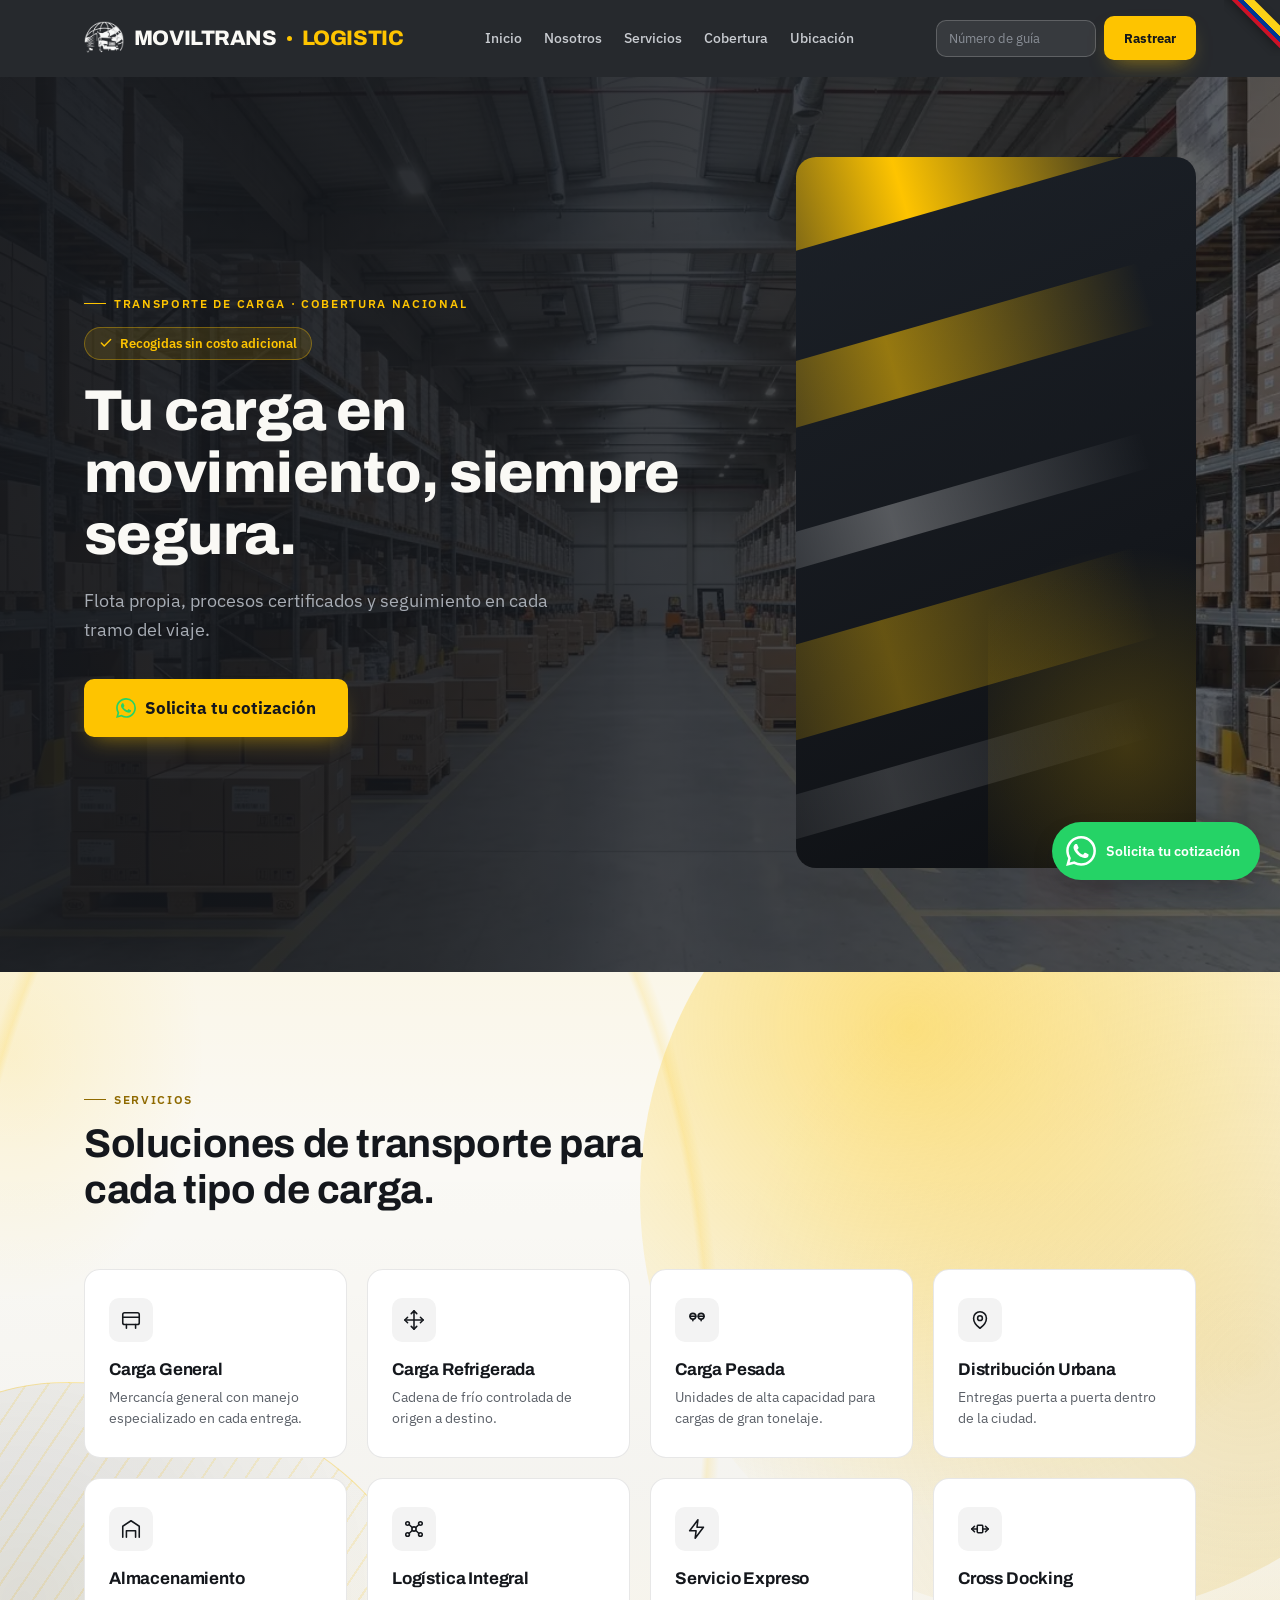
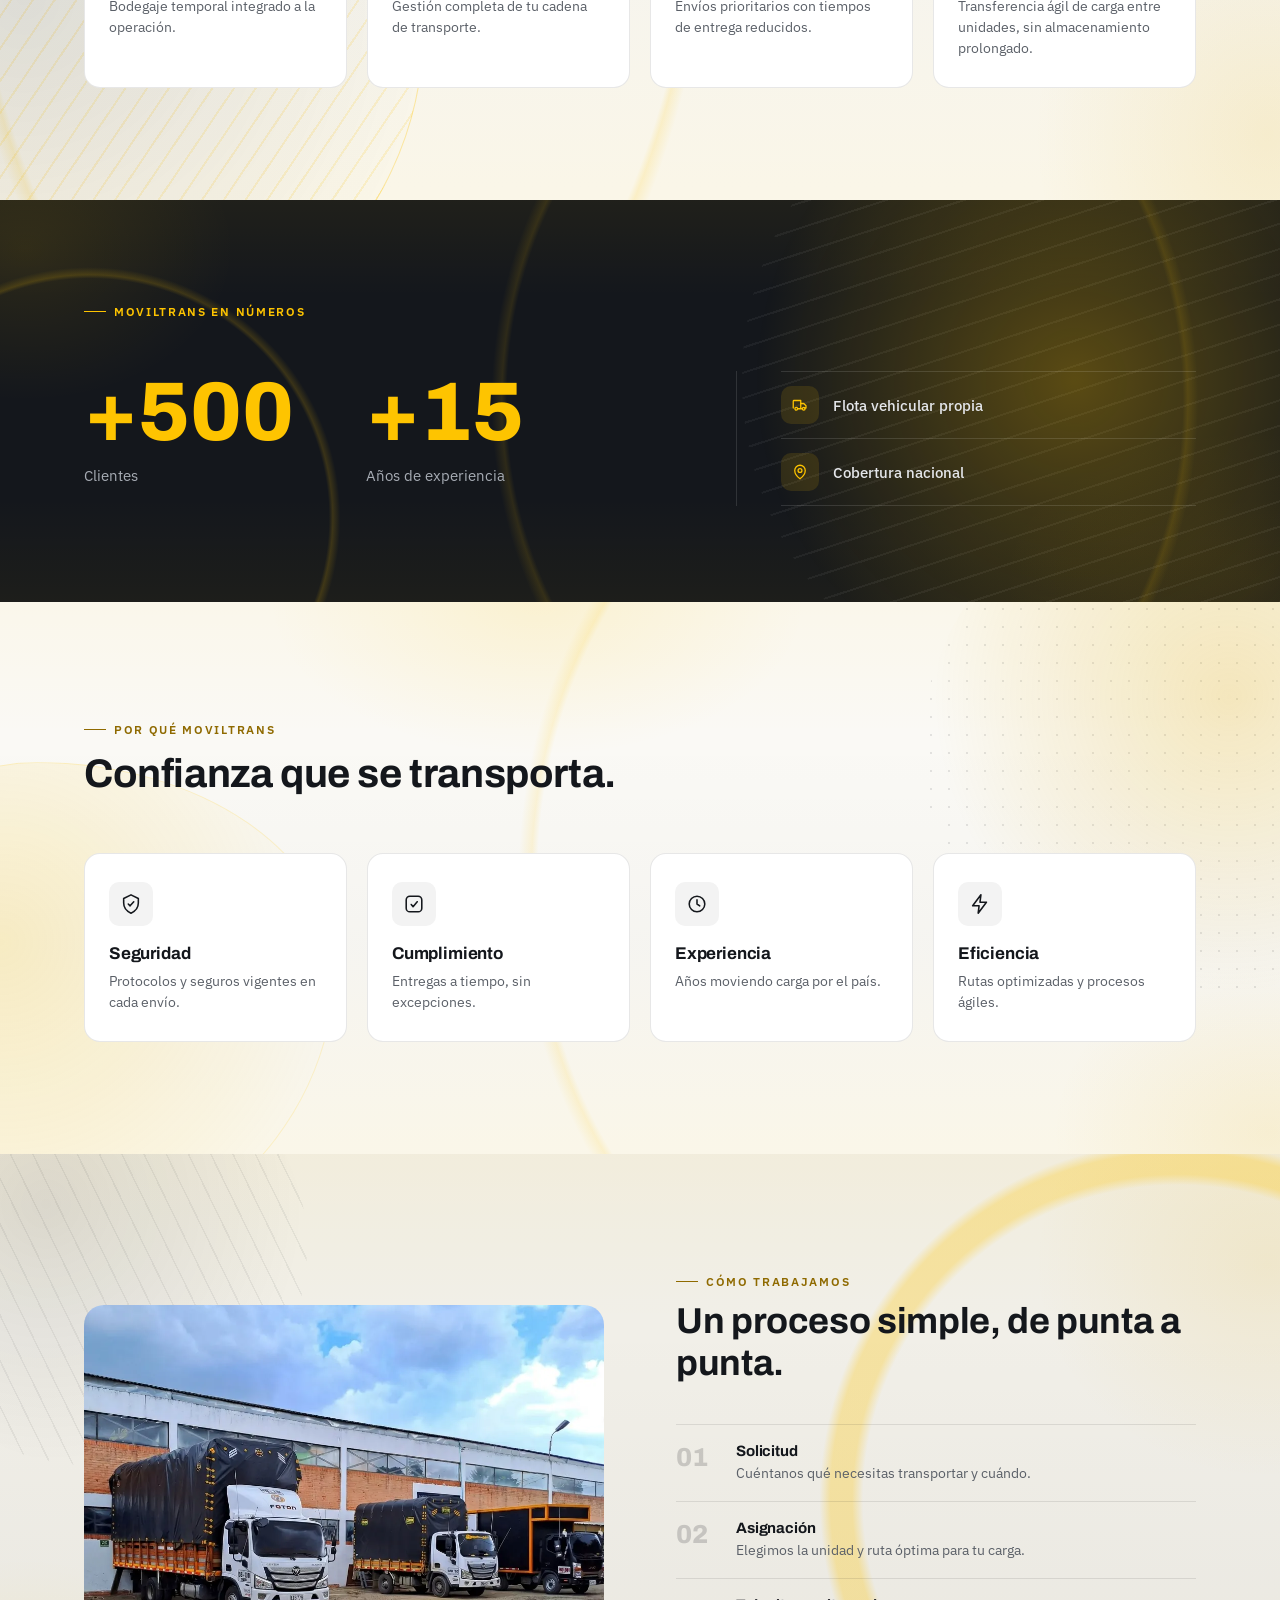
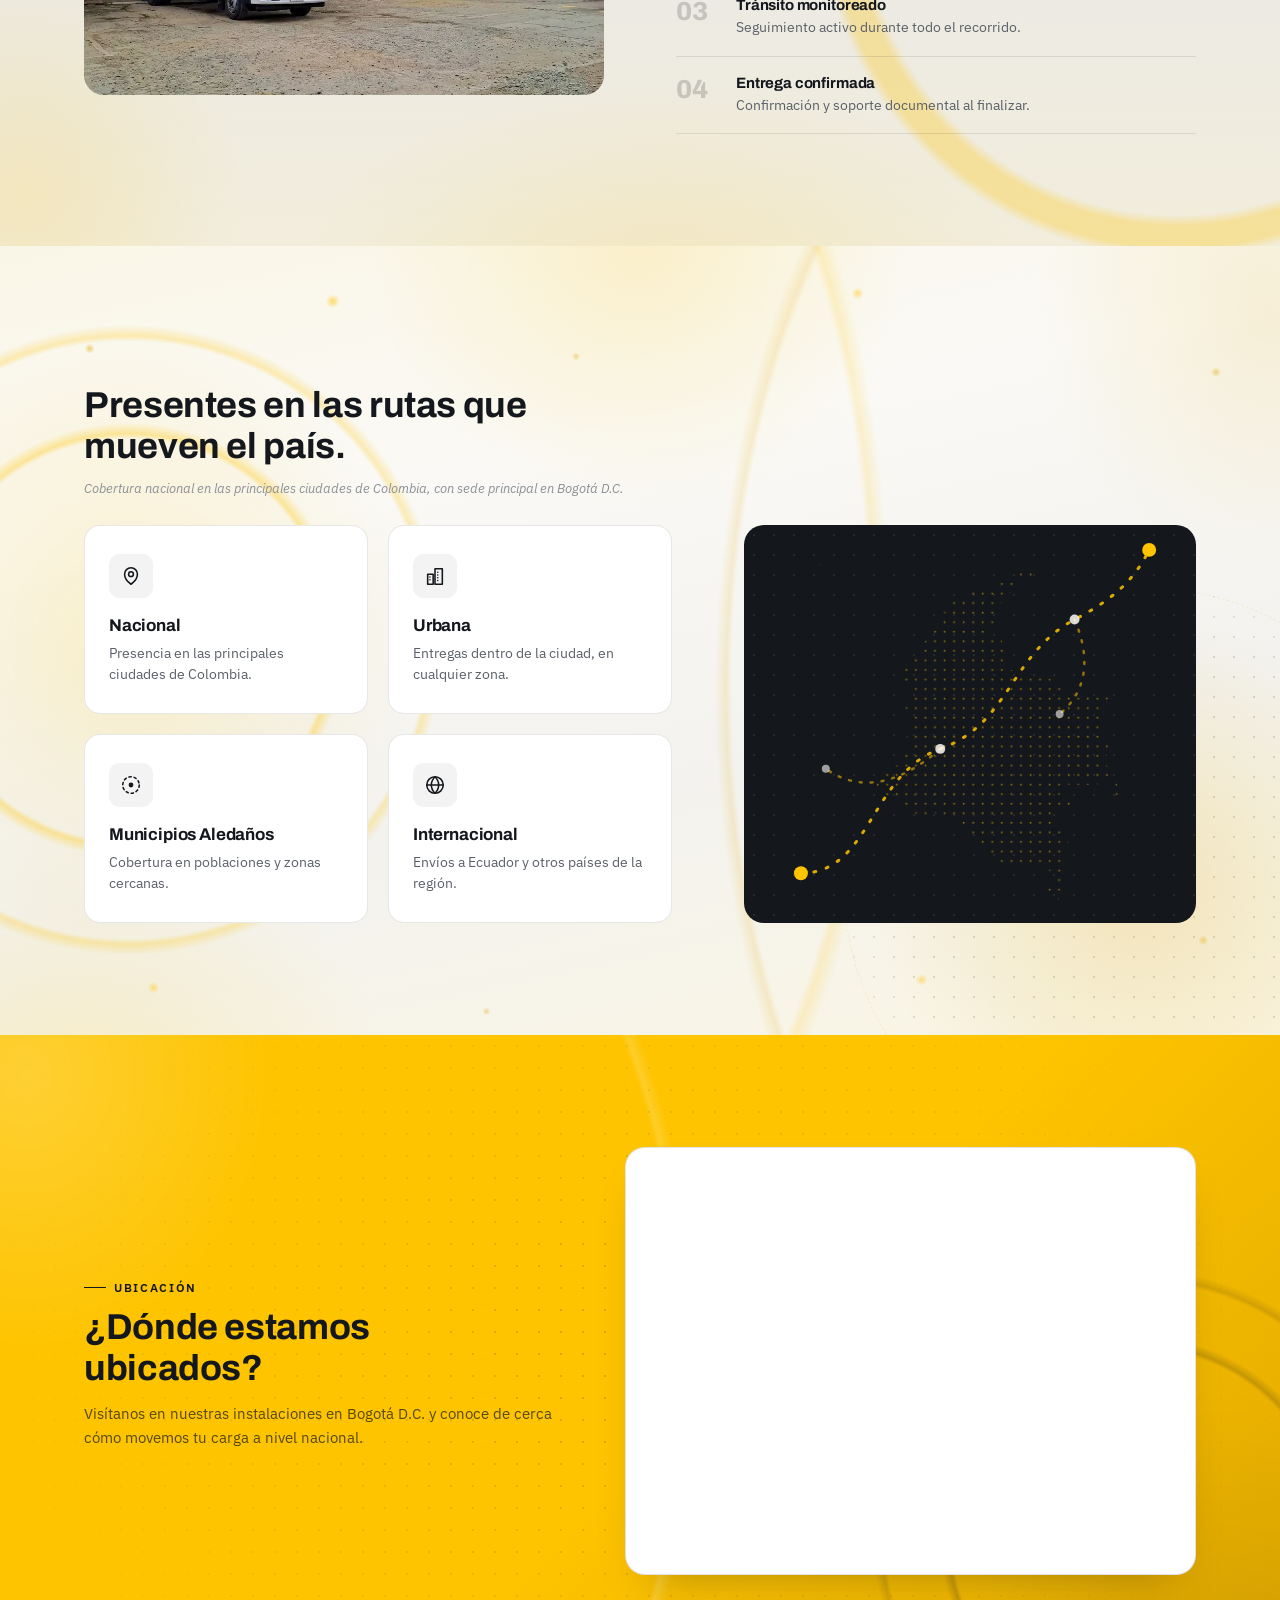
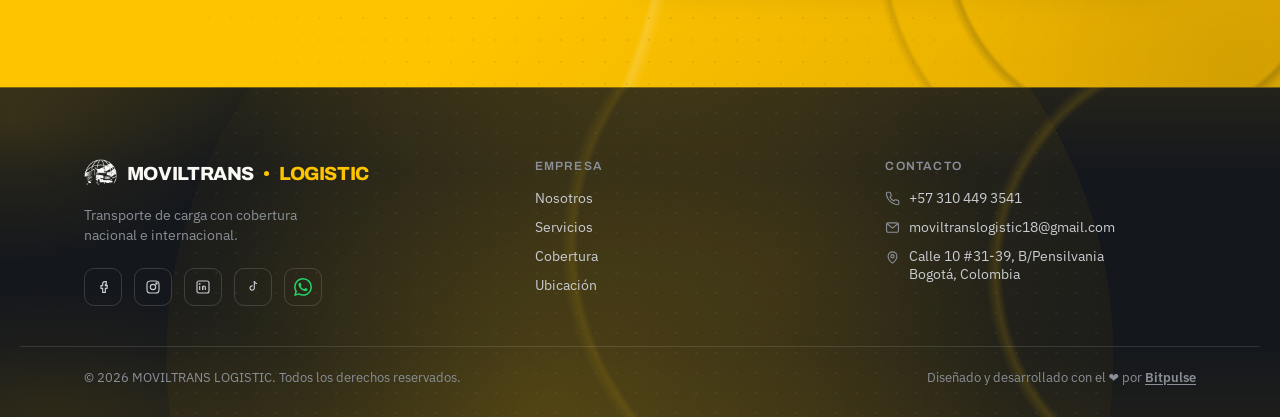
==== commit f6c9320a: "PaginaWeb_moviltrans_V7_202608230236" ====
--- a/index.html
+++ b/index.html
@@ -28,7 +28,7 @@
   <!-- ===================== HEADER ===================== -->
   <header class="site-header" id="top">
     <div class="container site-header__bar">
-      <a class="brand" href="#top" aria-label="MOVILTRANS LOGISTIC — Inicio">
+      <a class="brand" href="#" aria-label="MOVILTRANS LOGISTIC — Inicio">
         <img class="brand__logo" src="assets/logo_moviltrans.png" alt="" width="280" height="239">
         <span class="brand__name">MOVILTRANS</span>
         <span class="brand__dot" aria-hidden="true"></span>
@@ -289,7 +289,7 @@
 
     <!-- ===================== COBERTURA ===================== -->
     <section class="section section--paper" id="cobertura" aria-labelledby="cobertura-title">
-      <div class="container split split--reverse">
+      <div class="container split">
         <div class="split__content cobertura-content">
           <p class="eyebrow reveal">Cobertura</p>
           <h2 id="cobertura-title" class="section-title section-title--tight reveal">Presentes en las rutas que mueven el país.</h2>
@@ -345,7 +345,7 @@
 
     <!-- ===================== UBICACIÓN ===================== -->
     <section class="section section--brand location-section" id="ubicacion" aria-labelledby="ubicacion-title">
-      <div class="container split split--reverse">
+      <div class="container split">
         <div class="split__content">
           <p class="eyebrow reveal">Ubicación</p>
           <h2 id="ubicacion-title" class="section-title section-title--tight reveal">¿Dónde estamos ubicados?</h2>
--- a/css/style.css
+++ b/css/style.css
@@ -376,6 +376,12 @@
   .card .icon-wrap svg { width: 18px; height: 18px; }
   .card__title { font-size: 15px; margin-bottom: 3px; }
   .card__text { font-size: 13px; }
+  /* Deliberately NOT setting min-width:0 on the title/text here. They
+     are flex items in this row layout, so zeroing it lets flex-shrink
+     pull them below their longest word — which breaks titles
+     mid-word ("Naciona/l") in the normal case. Their min-width:auto
+     floor is what keeps each card's row intact; the grid track above
+     is sized to respect it rather than fight it. */
 }
 
 /* =========================================================
@@ -414,7 +420,23 @@
    to the same top edge instead of centering (which floated the map
    above the cards). */
 #cobertura .split { align-items: flex-start; }
-.split--reverse { flex-wrap: wrap-reverse; }
+/* Once the split wraps, the map panel sits directly on top of the
+   "Cobertura" heading and the shared flex gap alone read as too
+   tight under a block that visually heavy. row-gap is the precise
+   lever: it only applies BETWEEN wrapped lines, so it adds the
+   breathing room in the stacked layout and stays inert in the
+   side-by-side desktop one — no breakpoint needed, and it can't
+   drift out of sync the way a hand-picked media query would. */
+#cobertura .split { row-gap: calc(clamp(40px, 6vw, 72px) + 20px); }
+/* There is deliberately no wrap-reverse modifier here. Cobertura and
+   Ubicación both used one, whose only real effect was to flip the
+   stacked order so the graphic sat ABOVE its heading on phones. Both
+   sections now stack in source order — heading and copy first, then
+   the map/graphic — which is also the order screen readers announce,
+   so the visual and accessibility orders finally agree. On desktop it
+   changed nothing either way: .split centres its items, so reversing
+   a single-line cross axis was a no-op, and Cobertura is an explicitly
+   placed grid at that width. */
 .split__media {
   position: relative; flex: 1 1 380px; min-width: 280px; aspect-ratio: 4 / 3;
   border-radius: var(--radius-panel); overflow: hidden;
@@ -424,7 +446,18 @@
 .split__media--square {
   aspect-ratio: 1 / 1; background-color: var(--color-ink);
   background-image: url('../assets/co-dotted.svg'), radial-gradient(rgba(255,255,255,.08) 1px, transparent 1px);
-  background-size: 95% auto, 20px 20px;
+  /* `contain`, not a percentage. co-dotted.svg is square (viewBox
+     0 0 1000 1000), so ANY single-axis percentage crops it as soon as
+     the panel stops being square: a width-based 95% overflows
+     vertically on a landscape panel (which already crops it on phones,
+     where the panel is 4/3.4), and a height-based one overflows
+     horizontally on a portrait panel (which the desktop panel becomes
+     at ~900px, where the card block is tall). `contain` fits by
+     whichever side is smaller, so the outline stays whole at every
+     ratio — and it is the same rule the route-map SVG above it
+     follows via preserveAspectRatio's default "meet", which keeps the
+     two graphics locked in scale with each other. */
+  background-size: contain, 20px 20px;
   background-position: center, 0 0;
   background-repeat: no-repeat, repeat;
 }
@@ -444,28 +477,131 @@
 /* Fixed 2 columns (not auto-fit) so the 5th card sits alone in its
    row instead of stretching to fill it. */
 .cobertura-grid { grid-template-columns: 1fr; margin-top: 28px; }
-@media (min-width: 480px) {
-  .cobertura-grid { grid-template-columns: repeat(2, 1fr); }
+/* Two columns from 600px, not 480px. Below 640px the cards switch to
+   the compact "icon | title | text" row, which puts three flex items
+   side by side and gives the card a min-content width of ~242px. Two
+   of those plus the 10px gap need ~494px of track, but a 480px
+   viewport only offers ~432px inside the container padding — and
+   `1fr` is shorthand for minmax(auto, 1fr), whose `auto` floor
+   refuses to shrink past min-content. So the tracks stayed 242px and
+   the GRID overflowed its container instead of the cards getting
+   narrower: visibly broken from 480px right up to 557px.
+   body{overflow-x:hidden} then swallowed the resulting scrollbar,
+   which is why this never registered as document-level overflow.
+
+   600px also lines this grid up with the rest of the page, where
+   .card-grid's auto-fit minmax(260px, 1fr) reaches two columns at
+   about the same width. minmax(0, 1fr) drops the min-content floor
+   as a second line of defence, so if the copy ever grows the tracks
+   shrink and the text rewraps rather than bursting the container. */
+@media (min-width: 600px) {
+  .cobertura-grid { grid-template-columns: repeat(2, minmax(0, 1fr)); }
 }
 .cobertura-media { flex: 1 1 280px; max-width: 340px; }
 .route-map { position: absolute; inset: 0; width: 100%; height: 100%; }
+
+/* Desktop: map panel sized to the CARD BLOCK, not to the whole column.
+   The panel used to be a fixed 340px square capped by max-width, which
+   read as small next to the cards, and lined up with their bottom
+   edge while starting 37px below their top (the section used to carry
+   a wrap-reverse modifier, which flips the cross axis and quietly
+   turned align-items:flex-start into bottom alignment).
+
+   The cards are nested inside .cobertura-content, so a flex sibling
+   can never track them: it can only match the full column, heading
+   included. display:contents dissolves that wrapper's box so its
+   children join this grid directly, letting the card block and the
+   map share row 4 — which is what pins the panel to the cards' exact
+   top and bottom. Nothing in the HTML changes, and the wrapper is a
+   plain div with no role, so it leaves the a11y tree untouched.
+
+   The panel drops max-width and aspect-ratio here and stretches to
+   the row instead, so its height IS the cards' height and its width
+   is the column's full share (~450px at 1440px, up from 340px).
+   Below this breakpoint the split stays flex and stacks exactly as
+   before. */
+/* Below the grid breakpoint, force the split to stack. Left to itself
+   flex wraps on its own flex-basis arithmetic, which happens around
+   ~820px — leaving a dead zone (roughly 820-899px) where the columns
+   sat side by side under the OLD sizing and then jumped as the grid
+   took over. Pinning both items to a full-width basis makes one
+   breakpoint the single source of truth for "side by side". */
+@media (max-width: 899px) {
+  #cobertura .cobertura-content,
+  #cobertura .cobertura-media { flex-basis: 100%; }
+  /* The panel keeps its 340px cap while its flex line is full-width,
+     so on a wide tablet it would sit flush left with a few hundred
+     pixels of dead space beside it (.split leaves justify-content at
+     its flex-start default). Auto inline margins centre the item
+     itself — rather than justify-content on the container, which
+     would also act on the full-width copy column. Below ~380px the
+     cap stops binding, the margins resolve to 0, and nothing moves. */
+  #cobertura .cobertura-media { margin-inline: auto; }
+}
+
+@media (min-width: 900px) {
+  #cobertura .split {
+    display: grid;
+    grid-template-columns: 1.3fr 1fr;
+    grid-template-rows: auto auto auto 1fr;
+    column-gap: clamp(40px, 6vw, 72px);
+    /* Overrides the stacked-layout row-gap above: as grid rows these
+       are the heading lines, which must not be pushed apart. */
+    row-gap: 0;
+    align-items: start;
+  }
+  #cobertura .cobertura-content { display: contents; }
+  #cobertura .cobertura-content > .eyebrow { grid-area: 1 / 1; justify-self: start; }
+  #cobertura .cobertura-content > .section-title { grid-area: 2 / 1; }
+  #cobertura .cobertura-content > .section-lede { grid-area: 3 / 1; }
+  #cobertura .cobertura-grid { grid-area: 4 / 1; }
+  #cobertura .cobertura-media {
+    grid-area: 4 / 2;
+    align-self: stretch;
+    /* Matches .cobertura-grid's own margin-top so both items start on
+       the same line within the shared row. */
+    margin-top: 28px;
+    max-width: none;
+    aspect-ratio: auto;
+  }
+}
 
 /* =========================================================
    UBICACIÓN (mapa)
    ========================================================= */
-/* Same dotted-yellow treatment the old CTA-final section used —
-   purely decorative, layered with ::before so it adds zero height
-   (position: absolute, inset: 0) while breaking up the flat
-   brand-yellow block that otherwise reads as empty on wide viewports. */
-.location-section { position: relative; overflow: hidden; }
+/* A visible diagonal gradient (brand → brand-deep) replaces the flat
+   solid yellow from .section--brand, a dotted texture breaks up the
+   field further, and a set of concentric "location ping" rings
+   bottom-right gives the section its own distinct motif — different
+   from every blob/arc used elsewhere on the page, tying the visual
+   language to the section's actual subject (a pinned location). */
+.location-section {
+  position: relative; overflow: hidden;
+  /* ::before is the dotted texture over the whole field, ::after
+     the ping rings bottom-right — so the stack lights the top-left
+     and lays a route arc through the middle. */
+  background-image:
+    radial-gradient(ellipse 28% 62% at 2% 6%, rgba(255,255,255,.20), transparent 70%),
+    radial-gradient(ellipse 30% 56% at 96% 96%, rgba(20,23,28,.07), transparent 70%),
+    radial-gradient(ellipse 44% 140% at 24% 50%, transparent 66%, rgba(255,255,255,.16) 67%, transparent 69%),
+    linear-gradient(135deg, var(--color-brand) 0%, var(--color-brand) 55%, var(--color-brand-deep) 100%);
+}
 .location-section::before {
   content: ""; position: absolute; inset: 0; pointer-events: none;
-  background-image: radial-gradient(rgba(20,23,28,.14) 1.5px, transparent 1.5px);
+  background-image: radial-gradient(rgba(20,23,28,.18) 1.5px, transparent 1.5px);
   background-size: 22px 22px;
   -webkit-mask-image: radial-gradient(ellipse 70% 100% at 50% 50%, #000 0%, transparent 75%);
   mask-image: radial-gradient(ellipse 70% 100% at 50% 50%, #000 0%, transparent 75%);
 }
-.location-section > .container { position: relative; }
+.location-section::after {
+  content: ""; position: absolute; bottom: -22%; right: -12%;
+  width: 46%; aspect-ratio: 1; border-radius: 50%; pointer-events: none;
+  background:
+    radial-gradient(circle, transparent 45%, rgba(20,23,28,.18) 46%, transparent 48%),
+    radial-gradient(circle, transparent 61%, rgba(20,23,28,.13) 62%, transparent 64%),
+    radial-gradient(circle, transparent 77%, rgba(20,23,28,.08) 78%, transparent 80%);
+}
+.location-section > .container { position: relative; z-index: 1; }
 
 /* Default .eyebrow color (dark gold) is tuned for contrast on the
    paper backgrounds, not the solid brand yellow here — swap it for
@@ -475,15 +611,24 @@
 .location-lede { margin-top: 12px; font-size: 15px; line-height: 1.6; color: rgba(20,23,28,.72); max-width: 480px; }
 
 /* Reuses .split__media's flex sizing / aspect-ratio / rounded corners
-   (map on the right on desktop — content is first in source, media
-   second, so it lands there in the row; map on top on mobile via
-   split--reverse's stacking) — just swaps its dark decorative
-   gradient for a real embedded map's framing. */
+   (content is first in source and the media second, so the map lands
+   on the right of the desktop row and below the copy once the split
+   stacks) — just swaps its dark decorative gradient for a real
+   embedded map's framing. */
 .map-embed {
   background: #FFFFFF; border: 1px solid rgba(20,23,28,.12);
   box-shadow: 0 22px 44px -26px rgba(20,23,28,.35);
 }
 .map-embed iframe { display: block; width: 100%; height: 100%; border: 0; }
+
+/* Desktop: give the embed a larger share of the row than the text
+   column (it was an even ~50/50 split, which left the map reading
+   small for the section whose whole point is the map). Only the flex
+   ratio changes — the 4/3 aspect and every stacked breakpoint below
+   are untouched, so this cannot affect the mobile layout. */
+@media (min-width: 900px) {
+  .location-section .map-embed { flex: 1.25 1 460px; }
+}
 
 /* ---------- Tracking form fields (mobile menu's "Rastrea tu envío") ---------- */
 .tracking-widget__form { display: flex; flex-wrap: wrap; gap: 10px; margin-top: 22px; }
@@ -579,97 +724,305 @@
 
 /* =========================================================
    AMBIENT SECTION BACKGROUNDS
-   The solid-color sections (Servicios down to the footer) read a
-   little flat on their own. Rather than a repeating pattern, each
-   one gets a single soft brand-yellow glow/arc — the same light
-   language as the hero's .glow-spot and the dashed .route-map in
-   Cobertura, just quieter — so the sections feel like one family
-   instead of a spot pattern applied everywhere.
-
-   Technique: a pseudo-element (radial-gradient, no blur — cheap to
-   paint, no JS/reflow) sits behind the section's real content.
-   Giving the section position:relative + overflow:hidden contains
-   it (no horizontal scroll at any width); giving the section's
-   direct .container position:relative is enough to paint it above
-   the ::before, because ::before is first in the box tree and both
-   share the same z-index:auto stacking order (tree order wins) —
-   no z-index juggling needed. Percentage sizing keeps every shape
-   scaling with the section instead of the viewport.
+   Every section from Servicios down gets a deliberately bold,
+   clearly-visible background composition — big gradient blobs,
+   organic shapes, ring outlines and hairline textures that read
+   as designed, not as a faint hint of color. Each section uses a
+   different shape language / color mix so the page feels like a
+   sequence of composed moments while scrolling, not one effect
+   copy-pasted down the page.
+
+   Technique: two pseudo-elements per section (::before / ::after),
+   each sized in %, so every shape scales with the section instead
+   of the viewport — same responsive behaviour at any breakpoint,
+   no media queries needed. Plain gradients only (no blur/
+   backdrop-filter) — cheap to paint, no JS/reflow. The section
+   keeps position:relative + overflow:hidden so every shape is
+   clipped to its own box: shapes sit right at the edges (negative
+   top/left/right/bottom offsets) so they read as continuing past
+   the section, without ever causing horizontal scroll or spilling
+   onto a neighboring section's content. Giving the section's
+   direct .container position:relative + z-index:1 guarantees real
+   content always paints above the decoration, regardless of
+   ::before/::after tree order.
    ========================================================= */
 
-/* Servicios — twin glows bracket the section (top-right behind the
-   title, a fainter echo bottom-left) since 8 cards fill most of the
-   middle; the light mostly shows in the padding around them. */
-#servicios { position: relative; overflow: hidden; }
+/* ---- Desktop layer stacks ----
+   Same idea as the phone tier further down (a stack of gradient
+   layers on the section's own background-image, so the field stays
+   alive across the whole section instead of only at two corners),
+   but composed for the opposite proportions: a desktop section is
+   WIDE and short, so the layers spread along the X axis — left
+   halo, centre sweep, right depth — where the phone spreads them
+   down the Y axis.
+
+   Every layer is a full-box gradient that places its own shape via
+   `at X% Y%`, including the ring/arc shapes (an `ellipse W% H%`
+   ring reads as a long curve crossing the section). Keeping every
+   layer full-box means no background-size/background-position
+   lists are needed anywhere — which matters because those lists
+   repeat cyclically when a media query swaps in a different number
+   of image layers, and would silently misplace the phone stacks.
+   The closing linear-gradient tints each section's top and bottom
+   edge so neighbouring sections bleed into one another.
+
+   Two calibration rules matter here, and getting either wrong
+   turns the page muddy rather than composed:
+
+   1. A desktop section is wide and SHORT, so a given percentage
+      covers far more of it than the same percentage does on a
+      tall phone section. Desktop alphas therefore run roughly
+      half the mobile ones (≤.16 on paper, ≤.13 on dark) — enough
+      to read clearly, while leaving clean paper breathing between
+      the shapes instead of one continuous yellow field.
+   2. Each stack is placed to COMPLEMENT that section's two
+      pseudo-element shapes, never to overlap them: where
+      ::before/::after already hold two corners, the layers take
+      the opposite corners and the centre. Stacking a wash on top
+      of an existing blob just saturates that one corner and
+      leaves the rest flat — the exact problem this is fixing. */
+
+/* Servicios — the page's first "worked" background: a big two-tone
+   blob top-right (gradient clearly visible, not a token hint) and
+   an organic, ring-bordered shape bottom-left with a fine diagonal
+   hairline texture inside it. 8 cards fill most of the middle, so
+   the pseudo-element shapes live in the padding that brackets
+   them, while the layer stack carries the area behind/around. */
+#servicios {
+  position: relative; overflow: hidden;
+  /* ::before holds top-right, ::after bottom-left — so the stack
+     takes top-left, bottom-right and a centre arc. */
+  background-color: var(--color-paper);
+  background-image:
+    radial-gradient(ellipse 22% 44% at 1% 10%, rgba(254,196,0,.15), transparent 68%),
+    radial-gradient(ellipse 26% 48% at 99% 92%, rgba(224,168,0,.12), transparent 70%),
+    radial-gradient(ellipse 46% 130% at 26% 50%, transparent 63%, rgba(254,196,0,.15) 64%, transparent 66%),
+    linear-gradient(180deg, rgba(254,196,0,.05) 0%, transparent 22%, rgba(20,23,28,.022) 62%, rgba(254,196,0,.055) 100%);
+}
 #servicios::before {
-  content: ""; position: absolute; top: -18%; right: -12%;
-  width: 50%; aspect-ratio: 1; border-radius: 50%; pointer-events: none;
-  background: radial-gradient(circle, rgba(254,196,0,.14), transparent 70%);
+  content: ""; position: absolute; top: -24%; right: -16%;
+  width: 66%; aspect-ratio: 1; border-radius: 50%; pointer-events: none;
+  background:
+    radial-gradient(circle at 32% 30%, rgba(254,196,0,.46), transparent 60%),
+    radial-gradient(circle at 72% 70%, rgba(224,168,0,.24), transparent 62%);
 }
 #servicios::after {
+  content: ""; position: absolute; bottom: -24%; left: -15%;
+  width: 48%; aspect-ratio: 1; pointer-events: none;
+  border-radius: 42% 58% 68% 32% / 45% 40% 60% 55%;
+  background:
+    radial-gradient(circle at 35% 35%, rgba(20,23,28,.11), transparent 72%),
+    repeating-linear-gradient(124deg, rgba(254,196,0,.14) 0 2px, transparent 2px 18px);
+  border: 1.5px solid rgba(254,196,0,.32);
+}
+#servicios > .container { position: relative; z-index: 1; }
+
+/* Cifras — two warm glows anchor opposite corners of the dark
+   field (the same light language as the hero's .glow-spot directly
+   above), plus a large thin ring bottom-left for geometric
+   structure — a nod to the dashed .route-map further down. */
+.cifras-section {
+  position: relative; overflow: hidden;
+  /* ::before holds top-right, ::after bottom-left. */
+  background-color: var(--color-ink);
+  background-image:
+    radial-gradient(ellipse 24% 56% at 2% 12%, rgba(254,196,0,.10), transparent 68%),
+    radial-gradient(ellipse 28% 52% at 98% 94%, rgba(224,168,0,.09), transparent 70%),
+    radial-gradient(ellipse 40% 150% at 66% 50%, transparent 66%, rgba(254,196,0,.11) 67%, transparent 69%),
+    linear-gradient(180deg, rgba(254,196,0,.05) 0%, transparent 24%, transparent 74%, rgba(254,196,0,.04) 100%);
+}
+.cifras-section::before {
+  content: ""; position: absolute; top: -38%; right: -10%;
+  width: 52%; aspect-ratio: 1; border-radius: 50%; pointer-events: none;
+  background:
+    radial-gradient(circle, rgba(254,196,0,.30), transparent 68%),
+    repeating-linear-gradient(-18deg, rgba(255,255,255,.05) 0 2px, transparent 2px 24px);
+}
+.cifras-section::after {
+  content: ""; position: absolute; bottom: -46%; left: -14%;
+  width: 42%; aspect-ratio: 1; border-radius: 50%; pointer-events: none;
+  background: radial-gradient(circle, transparent 63%, rgba(254,196,0,.16) 64%, transparent 66%);
+}
+.cifras-section > .container { position: relative; z-index: 1; }
+
+/* Por qué MOVILTRANS — an organic ring-bordered blob (irregular
+   border-radius, for variety against Servicios' circles) bottom-
+   left, plus a dot-grid-textured glow top-right for a second,
+   clearly different layer. */
+#nosotros {
+  position: relative; overflow: hidden;
+  /* Shortest paper section on desktop (one card row), so the
+     shapes have little vertical room to separate. ::before holds
+     bottom-left and ::after top-right; a top-LEFT wash here would
+     merge with ::before into one heavy left band, so the stack
+     lights the title band across the centre instead and keeps the
+     bottom-right corner light. */
+  background-color: var(--color-paper);
+  background-image:
+    radial-gradient(ellipse 30% 40% at 42% 0%, rgba(254,196,0,.11), transparent 70%),
+    radial-gradient(ellipse 24% 44% at 99% 96%, rgba(224,168,0,.10), transparent 70%),
+    radial-gradient(ellipse 50% 135% at 74% 50%, transparent 64%, rgba(254,196,0,.13) 65%, transparent 67%),
+    linear-gradient(180deg, rgba(254,196,0,.045) 0%, transparent 24%, rgba(20,23,28,.02) 62%, rgba(254,196,0,.05) 100%);
+}
+/* Lighter here than its counterparts in the other sections on
+   purpose: this is the shortest paper section on desktop (a single
+   card row), so a blob this wide anchored to the bottom-left rises
+   across most of the left edge and reads as a heavy yellow band
+   rather than a shape. The phone tier restores the fuller strength,
+   where the section is tall enough for it to read as a blob. */
+#nosotros::before {
   content: ""; position: absolute; bottom: -22%; left: -14%;
+  width: 40%; aspect-ratio: 1; pointer-events: none;
+  border-radius: 42% 58% 68% 32% / 45% 40% 60% 55%;
+  background: radial-gradient(circle at 35% 35%, rgba(254,196,0,.19), transparent 72%);
+  border: 1.5px solid rgba(254,196,0,.16);
+}
+#nosotros::after {
+  content: ""; position: absolute; top: -20%; right: -12%;
   width: 40%; aspect-ratio: 1; border-radius: 50%; pointer-events: none;
-  background: radial-gradient(circle, rgba(254,196,0,.09), transparent 70%);
-}
-#servicios > .container { position: relative; }
-
-/* Cifras — a single glow high on the dark field, the same warm
-   light as the hero directly above it (dark → light → dark rhythm
-   with a matching motif ties the two dark sections together). */
-.cifras-section { position: relative; overflow: hidden; }
-.cifras-section::before {
-  content: ""; position: absolute; top: -34%; right: -8%;
+  background:
+    radial-gradient(circle at 60% 40%, rgba(224,168,0,.22), transparent 68%),
+    radial-gradient(rgba(20,23,28,.10) 1.5px, transparent 1.5px);
+  background-size: 100% 100%, 18px 18px;
+}
+#nosotros > .container { position: relative; z-index: 1; }
+
+/* Cómo trabajamos — a thick arc (a ring gradient, only its edge
+   visible) curving in from the right, echoing a route line behind
+   the step-by-step process, plus a small filled blob + short
+   diagonal accents top-left for balance. */
+.operacion-section {
+  position: relative; overflow: hidden;
+  /* ::before holds the right-centre arc, ::after top-left — so the
+     stack takes bottom-left, the right edge low, and a soft
+     centre band. */
+  background-color: var(--color-paper-2);
+  background-image:
+    radial-gradient(ellipse 24% 48% at 2% 92%, rgba(254,196,0,.14), transparent 70%),
+    radial-gradient(ellipse 26% 44% at 99% 16%, rgba(224,168,0,.11), transparent 70%),
+    radial-gradient(ellipse 40% 40% at 52% 104%, rgba(254,196,0,.12), transparent 70%),
+    linear-gradient(180deg, rgba(254,196,0,.05) 0%, transparent 24%, rgba(20,23,28,.022) 62%, rgba(254,196,0,.055) 100%);
+}
+.operacion-section::before {
+  content: ""; position: absolute; top: 50%; right: -22%;
+  width: 60%; aspect-ratio: 1; transform: translateY(-50%);
+  border-radius: 50%; pointer-events: none;
+  background: radial-gradient(circle, transparent 58%, rgba(254,196,0,.30) 60%, rgba(254,196,0,.30) 64%, transparent 66%);
+}
+.operacion-section::after {
+  content: ""; position: absolute; top: -18%; left: -10%;
+  width: 34%; aspect-ratio: 1; border-radius: 50%; pointer-events: none;
+  background:
+    radial-gradient(circle at 40% 40%, rgba(20,23,28,.10), transparent 70%),
+    repeating-linear-gradient(64deg, rgba(20,23,28,.06) 0 1.5px, transparent 1.5px 20px);
+}
+.operacion-section > .container { position: relative; z-index: 1; }
+
+/* Cobertura — the section's subject (reach across a territory) gets
+   an explicit motif rather than the generic corner blobs used
+   before: concentric "coverage radar" rings radiating from the left
+   edge, a dotted territory patch bottom-right, and a dashed route
+   arc sweeping between them — the same dashed language as the
+   .route-map SVG in the panel, scaled up to section size.
+
+   The washes live on the section's own background-image (four
+   stacked gradient layers) instead of on the two pseudo-elements,
+   which frees ::before/::after for the crisp ring/texture shapes.
+   Layers positioned with `at X% Y%` are placed INSIDE the box, so
+   unlike negatively-offset pseudo-elements they can never be pushed
+   out of view no matter how tall the section grows. */
+#cobertura {
+  position: relative; overflow: hidden;
+  background-color: var(--color-paper);
+  background-image:
+    /* Route nodes — a scatter of waypoints reading as a network
+       across the section. Placed in the bands that stay open on
+       desktop (above the title, below the cards, and the margins
+       outside the container) so they are never buried behind the
+       opaque cards or the map panel. */
+    radial-gradient(circle 5px at 7% 13%, rgba(224,168,0,.50), transparent 100%),
+    radial-gradient(circle 7px at 26% 7%, rgba(254,196,0,.55), transparent 100%),
+    radial-gradient(circle 4px at 45% 14%, rgba(224,168,0,.42), transparent 100%),
+    radial-gradient(circle 6px at 67% 6%, rgba(254,196,0,.48), transparent 100%),
+    radial-gradient(circle 5px at 95% 16%, rgba(224,168,0,.45), transparent 100%),
+    radial-gradient(circle 6px at 12% 94%, rgba(254,196,0,.45), transparent 100%),
+    radial-gradient(circle 4px at 38% 97%, rgba(224,168,0,.40), transparent 100%),
+    radial-gradient(circle 6px at 72% 93%, rgba(254,196,0,.42), transparent 100%),
+    radial-gradient(circle 5px at 94% 88%, rgba(224,168,0,.42), transparent 100%),
+    /* Connecting arcs — wide, flat ring gradients whose visible
+       edge reads as a route curving across the full width. */
+    radial-gradient(ellipse 58% 150% at 30% 46%, transparent 65%, rgba(254,196,0,.17) 66%, transparent 68%),
+    radial-gradient(ellipse 46% 130% at 88% 56%, transparent 67%, rgba(224,168,0,.15) 68%, transparent 70%),
+    /* Washes spread along the X axis — ::before holds the left
+       centre (radar) and ::after the bottom-right (territory),
+       so these take the top band and the bottom-left. */
+    radial-gradient(ellipse 30% 46% at 50% 1%, rgba(254,196,0,.15), transparent 70%),
+    radial-gradient(ellipse 26% 46% at 99% 8%, rgba(224,168,0,.13), transparent 70%),
+    radial-gradient(ellipse 34% 42% at 6% 104%, rgba(254,196,0,.14), transparent 70%),
+    linear-gradient(168deg, rgba(254,196,0,.06) 0%, transparent 30%, rgba(20,23,28,.03) 64%, rgba(254,196,0,.07) 100%);
+}
+/* Coverage radar: three concentric rings + a soft core, anchored to
+   the left edge and vertically centred so it reads across the whole
+   section height rather than sitting in one corner. */
+#cobertura::before {
+  content: ""; position: absolute; top: 50%; left: -20%;
+  width: 60%; aspect-ratio: 1; transform: translateY(-50%);
+  border-radius: 50%; pointer-events: none;
+  background:
+    radial-gradient(circle, rgba(254,196,0,.17), transparent 54%),
+    radial-gradient(circle, transparent 37%, rgba(254,196,0,.34) 38%, transparent 40%),
+    radial-gradient(circle, transparent 55%, rgba(254,196,0,.26) 56%, transparent 58%),
+    radial-gradient(circle, transparent 73%, rgba(224,168,0,.20) 74%, transparent 76%);
+}
+/* Territory patch: a dot grid (echoing co-dotted.svg in the panel)
+   faded out at its edges by a mask, ringed by a dashed route circle. */
+#cobertura::after {
+  content: ""; position: absolute; bottom: -18%; right: -12%;
   width: 46%; aspect-ratio: 1; border-radius: 50%; pointer-events: none;
-  background: radial-gradient(circle, rgba(254,196,0,.16), transparent 72%);
-}
-.cifras-section > .container { position: relative; }
-
-/* Por qué MOVILTRANS — an organic blob (irregular border-radius)
-   instead of another circle, for variety against Servicios' glows. */
-#nosotros { position: relative; overflow: hidden; }
-#nosotros::before {
-  content: ""; position: absolute; bottom: -20%; left: -12%;
-  width: 42%; aspect-ratio: 1; pointer-events: none;
-  border-radius: 42% 58% 68% 32% / 45% 40% 60% 55%;
-  background: radial-gradient(circle at 35% 35%, rgba(254,196,0,.15), transparent 72%);
-}
-#nosotros > .container { position: relative; }
-
-/* Cómo trabajamos — a thin arc (a ring gradient, only its edge
-   visible) curving in from the right, echoing a route line behind
-   the step-by-step process without literally repeating the
-   Cobertura map graphic. */
-.operacion-section { position: relative; overflow: hidden; }
-.operacion-section::before {
-  content: ""; position: absolute; top: 50%; right: -20%;
-  width: 58%; aspect-ratio: 1; transform: translateY(-50%);
+  background:
+    radial-gradient(circle, rgba(224,168,0,.20), transparent 64%),
+    radial-gradient(rgba(20,23,28,.15) 1.5px, transparent 1.5px);
+  background-size: 100% 100%, 20px 20px;
+  border: 1.5px dashed rgba(224,168,0,.34);
+  -webkit-mask-image: radial-gradient(circle, #000 58%, transparent 82%);
+  mask-image: radial-gradient(circle, #000 58%, transparent 82%);
+}
+#cobertura > .container { position: relative; z-index: 1; }
+
+/* Footer — the page's closing field gets the boldest treatment: a
+   large two-tone glow spilling down from Ubicación above, a thin
+   ring anchored bottom-right, a faint dot-grid wash tying it back
+   to the map/route motif, and a hairline brand-tinted seam marking
+   where the footer begins. */
+.site-footer {
+  position: relative; overflow: hidden;
+  box-shadow: inset 0 1px 0 rgba(254,196,0,.35);
+  /* ::before is the big glow spilling in from Ubicación above,
+     ::after the ring bottom-right — so the stack takes the two
+     left corners and threads an arc through the right half. */
+  background-color: var(--color-ink);
+  background-image:
+    radial-gradient(ellipse 26% 64% at 1% 10%, rgba(254,196,0,.11), transparent 68%),
+    radial-gradient(ellipse 30% 54% at 4% 98%, rgba(224,168,0,.09), transparent 70%),
+    radial-gradient(ellipse 46% 145% at 76% 48%, transparent 67%, rgba(254,196,0,.11) 68%, transparent 70%),
+    linear-gradient(180deg, rgba(254,196,0,.07) 0%, transparent 26%, transparent 78%, rgba(254,196,0,.04) 100%);
+}
+.site-footer::before {
+  content: ""; position: absolute; top: -62%; left: 50%;
+  width: 74%; aspect-ratio: 1; transform: translateX(-50%);
   border-radius: 50%; pointer-events: none;
-  background: radial-gradient(circle, transparent 61%, rgba(254,196,0,.13) 62%, transparent 64%);
-}
-.operacion-section > .container { position: relative; }
-
-/* Cobertura — already has real decorative interest via the dashed
-   route-map graphic, so just a faint wash behind the text column
-   keeps it from feeling flatter than its neighbors. */
-#cobertura { position: relative; overflow: hidden; }
-#cobertura::before {
-  content: ""; position: absolute; top: -16%; left: -10%;
-  width: 34%; aspect-ratio: 1; border-radius: 50%; pointer-events: none;
-  background: radial-gradient(circle, rgba(254,196,0,.10), transparent 72%);
-}
-#cobertura > .container { position: relative; }
-
-/* Footer — the page's final dark field gets the faintest touch of
-   the same light, centered like it's spilling down from Ubicación
-   above, low enough it never competes with the link columns. */
-.site-footer { position: relative; overflow: hidden; }
-.site-footer::before {
-  content: ""; position: absolute; top: -70%; left: 50%;
-  width: 64%; aspect-ratio: 1; transform: translateX(-50%);
-  border-radius: 50%; pointer-events: none;
-  background: radial-gradient(circle, rgba(254,196,0,.08), transparent 70%);
-}
-.site-footer > .container { position: relative; }
+  background:
+    radial-gradient(circle at 40% 55%, rgba(254,196,0,.20), transparent 62%),
+    radial-gradient(circle at 65% 40%, rgba(224,168,0,.12), transparent 66%),
+    radial-gradient(rgba(255,255,255,.05) 1.5px, transparent 1.5px);
+  background-size: 100% 100%, 100% 100%, 20px 20px;
+}
+.site-footer::after {
+  content: ""; position: absolute; bottom: -30%; right: -14%;
+  width: 38%; aspect-ratio: 1; border-radius: 50%; pointer-events: none;
+  background: radial-gradient(circle, transparent 62%, rgba(254,196,0,.14) 64%, transparent 67%);
+}
+.site-footer > .container { position: relative; z-index: 1; }
 
 /* =========================================================
    RESPONSIVE ADAPTATIONS (beyond fluid clamp/auto-fit)
@@ -682,3 +1035,232 @@
 @media (min-width: 900px) {
   .card-grid--why { grid-template-columns: repeat(4, 1fr); }
 }
+
+/* =========================================================
+   AMBIENT BACKGROUNDS — TABLET / MOBILE
+   Every shape above is positioned with top/bottom as a % of
+   its OWN section's height. That works on desktop, where
+   section height tracks viewport height closely — but on
+   phones/small tablets the same sections stack much taller
+   (cards go to one column, footer columns stack, 8 service
+   cards become a long list), so those percentages resolve
+   against a much bigger number and push the shapes hundreds
+   of pixels above/below the visible box. They don't get
+   hidden — they get shoved off-screen by the math. Below
+   900px every affected offset switches to vw units instead,
+   which track the (predictable, shrinking) viewport width
+   rather than the section's unpredictable content height, so
+   each shape stays anchored to the corner it's meant to
+   occupy regardless of how tall the content stack gets.
+   Below 640px a further pass reshapes the bottom/top shape of
+   the tallest sections (Servicios, Nosotros, Cobertura,
+   Footer) into an elongated vertical form that makes real use
+   of the narrow, tall phone canvas instead of just shrinking
+   a circle. Everything still sits behind each section's
+   z-index:1 .container, and still clips at overflow:hidden
+   section edges, so nothing ever covers text/cards/buttons
+   and the controlled screen-edge bleed stays controlled. */
+
+@media (max-width: 900px) {
+  #servicios::before { top: -12vw; right: -18vw; width: 56vw; }
+  #servicios::after { bottom: -14vw; left: -16vw; width: 44vw; }
+
+  .cifras-section::before { top: -16vw; right: -12vw; width: 48vw; }
+  .cifras-section::after { bottom: -18vw; left: -12vw; width: 36vw; }
+
+  /* Restores the fuller strength the desktop rule tones down —
+     from here the section is tall enough that this reads as a
+     blob rather than a band up the left edge. */
+  #nosotros::before {
+    bottom: -14vw; left: -12vw; width: 42vw;
+    background: radial-gradient(circle at 35% 35%, rgba(254,196,0,.34), transparent 72%);
+    border-color: rgba(254,196,0,.28);
+  }
+  #nosotros::after { top: -14vw; right: -10vw; width: 34vw; }
+
+  .operacion-section::after { top: -14vw; left: -9vw; width: 30vw; }
+
+  #cobertura::before { top: -14vw; left: -10vw; width: 34vw; }
+  #cobertura::after { bottom: -12vw; right: -9vw; width: 26vw; }
+
+  .location-section::after { bottom: -16vw; right: -10vw; width: 38vw; }
+
+  .site-footer::before { top: -22vw; width: 84vw; }
+  .site-footer::after { bottom: -14vw; right: -10vw; width: 32vw; }
+
+  /* ---- Distributed background layers (tablet AND phone) ----
+     Two pseudo-elements can only ever make two shapes, and from
+     here down the sections run tall enough (cards drop to 1-2
+     columns, footer columns stack) that two corner shapes leave
+     most of the scroll flat. So each section paints a STACK of
+     gradient layers on its own background-image, each layer set
+     at a different height with `at X% Y%` — roughly top / upper-
+     middle / middle / lower-middle / bottom — keeping the field
+     alive the whole way down.
+
+     Because those positions are percentages resolved inside the
+     box, they scale with the section instead of being pushed out
+     of it: the same stack distributes correctly on a 700px-tall
+     tablet section and a 2000px-tall phone one, which is why this
+     lives at the 900px tier rather than being duplicated per
+     breakpoint. The closing linear-gradient tints each section's
+     top and bottom edges so neighbours bleed into one another
+     instead of meeting at a hard seam.
+
+     Alphas stay moderate (≤.34 on paper, ≤.18 on the dark ink
+     sections) so body copy keeps its contrast, and all real
+     content still paints above via each section's z-index:1
+     container. */
+  #servicios {
+    background-color: var(--color-paper);
+    background-image:
+      radial-gradient(ellipse 92% 13% at 92% 2%, rgba(254,196,0,.36), transparent 68%),
+      radial-gradient(ellipse 78% 10% at 2% 24%, rgba(254,196,0,.24), transparent 70%),
+      radial-gradient(ellipse 88% 11% at 98% 46%, rgba(224,168,0,.22), transparent 70%),
+      radial-gradient(ellipse 80% 10% at 0% 68%, rgba(254,196,0,.24), transparent 70%),
+      radial-gradient(ellipse 95% 12% at 70% 92%, rgba(224,168,0,.20), transparent 70%),
+      linear-gradient(180deg, rgba(254,196,0,.10) 0%, transparent 26%, rgba(20,23,28,.035) 60%, rgba(254,196,0,.10) 100%);
+  }
+
+  .cifras-section {
+    background-color: var(--color-ink);
+    background-image:
+      radial-gradient(ellipse 85% 30% at 95% 4%, rgba(254,196,0,.20), transparent 68%),
+      radial-gradient(ellipse 70% 24% at 0% 52%, rgba(254,196,0,.13), transparent 70%),
+      radial-gradient(ellipse 90% 26% at 80% 98%, rgba(224,168,0,.14), transparent 70%),
+      linear-gradient(180deg, rgba(254,196,0,.07) 0%, transparent 30%, transparent 70%, rgba(254,196,0,.06) 100%);
+  }
+
+  #nosotros {
+    background-color: var(--color-paper);
+    background-image:
+      radial-gradient(ellipse 85% 14% at 96% 3%, rgba(224,168,0,.26), transparent 70%),
+      radial-gradient(ellipse 75% 12% at 0% 34%, rgba(254,196,0,.26), transparent 70%),
+      radial-gradient(ellipse 90% 13% at 95% 64%, rgba(254,196,0,.22), transparent 70%),
+      radial-gradient(ellipse 80% 12% at 6% 96%, rgba(224,168,0,.22), transparent 70%),
+      linear-gradient(180deg, rgba(254,196,0,.09) 0%, transparent 28%, rgba(20,23,28,.035) 62%, rgba(254,196,0,.10) 100%);
+  }
+
+  .operacion-section {
+    background-color: var(--color-paper-2);
+    background-image:
+      radial-gradient(ellipse 80% 12% at 4% 4%, rgba(254,196,0,.24), transparent 70%),
+      radial-gradient(ellipse 90% 14% at 98% 38%, rgba(254,196,0,.26), transparent 70%),
+      radial-gradient(ellipse 75% 12% at 0% 72%, rgba(224,168,0,.20), transparent 70%),
+      radial-gradient(ellipse 95% 12% at 60% 99%, rgba(254,196,0,.18), transparent 70%),
+      linear-gradient(180deg, rgba(254,196,0,.09) 0%, transparent 30%, rgba(20,23,28,.03) 64%, rgba(254,196,0,.09) 100%);
+  }
+
+  /* Ubicación — the dotted texture spreads across the full field
+     and two washes give the flat yellow depth top and bottom,
+     instead of a single ring in one corner. */
+  .location-section {
+    background-image:
+      radial-gradient(ellipse 90% 20% at 8% 2%, rgba(255,255,255,.30), transparent 70%),
+      radial-gradient(ellipse 85% 22% at 100% 60%, rgba(20,23,28,.10), transparent 70%),
+      radial-gradient(ellipse 95% 18% at 20% 100%, rgba(224,168,0,.55), transparent 72%),
+      linear-gradient(135deg, var(--color-brand) 0%, var(--color-brand) 55%, var(--color-brand-deep) 100%);
+  }
+  .location-section::before {
+    -webkit-mask-image: radial-gradient(ellipse 95% 85% at 50% 45%, #000 0%, transparent 82%);
+    mask-image: radial-gradient(ellipse 95% 85% at 50% 45%, #000 0%, transparent 82%);
+  }
+
+  .site-footer {
+    background-color: var(--color-ink);
+    background-image:
+      radial-gradient(ellipse 95% 18% at 50% 1%, rgba(254,196,0,.20), transparent 68%),
+      radial-gradient(ellipse 80% 14% at 0% 30%, rgba(254,196,0,.12), transparent 70%),
+      radial-gradient(ellipse 85% 14% at 100% 58%, rgba(224,168,0,.13), transparent 70%),
+      radial-gradient(ellipse 90% 16% at 30% 92%, rgba(254,196,0,.11), transparent 70%),
+      linear-gradient(180deg, rgba(254,196,0,.09) 0%, transparent 26%, transparent 74%, rgba(254,196,0,.05) 100%);
+  }
+}
+
+/* ---------------------------------------------------------
+   PHONE (≤640px) — phone-only adjustments on top of the layer
+   stacks above. Those stacks already distribute correctly here
+   (their positions are percentages), so this tier only reshapes
+   the two pseudo-elements per section: on a narrow, tall canvas
+   an elongated vertical blob hugging a screen edge reads as
+   designed, where a shrunken circle just reads as a smudge.
+   --------------------------------------------------------- */
+@media (max-width: 640px) {
+  /* --- Servicios: 8 stacked cards, the tallest paper section --- */
+  #servicios::before { top: -10vw; right: -22vw; width: 62vw; }
+  #servicios::after {
+    width: 34vw; height: 86vw; aspect-ratio: auto;
+    bottom: 22%; left: -14vw;
+    border-radius: 40% 60% 55% 45% / 20% 25% 75% 80%;
+  }
+
+  /* --- Por qué MOVILTRANS --- */
+  #nosotros::before {
+    width: 32vw; height: 78vw; aspect-ratio: auto;
+    bottom: 14%; left: -12vw;
+    border-radius: 45% 55% 60% 40% / 25% 30% 70% 75%;
+  }
+  #nosotros::after { top: -10vw; right: -14vw; width: 40vw; }
+
+  /* --- Cómo trabajamos: route arc pulled to the right edge and
+     re-centred on the steps list so the curve sweeps past the
+     01-04 rows instead of sitting off to one side. --- */
+  .operacion-section::before { top: 62%; right: -34vw; width: 78vw; }
+
+  /* --- Cobertura: the radar motif kept, restacked vertically.
+     The opaque map panel is first in the flow on mobile, so the
+     radar drops below it to sweep behind the title/lede instead
+     of being hidden by it, and the territory patch becomes a
+     tall dashed oval running down beside the card column.
+
+     This section also gets its own (stronger) wash stack rather
+     than the shared one: its stacked cards span all but ~20px of
+     the viewport, so the middle band has almost no open canvas —
+     decoration there reads only through the thin side margins
+     and the 10px card gaps, which needs more contrast to carry. */
+  #cobertura {
+    background-color: var(--color-paper);
+    background-image:
+      radial-gradient(ellipse 95% 13% at 88% 2%, rgba(254,196,0,.38), transparent 70%),
+      radial-gradient(ellipse 70% 14% at -5% 32%, rgba(254,196,0,.40), transparent 68%),
+      radial-gradient(ellipse 70% 14% at 105% 56%, rgba(224,168,0,.34), transparent 68%),
+      radial-gradient(ellipse 75% 13% at -5% 80%, rgba(254,196,0,.32), transparent 68%),
+      radial-gradient(ellipse 95% 14% at 60% 100%, rgba(224,168,0,.30), transparent 70%),
+      linear-gradient(180deg, rgba(254,196,0,.14) 0%, transparent 26%, rgba(20,23,28,.05) 60%, rgba(254,196,0,.16) 100%);
+  }
+  #cobertura::before {
+    top: 26%; left: -34vw; width: 88vw; transform: none;
+    background:
+      radial-gradient(circle, rgba(254,196,0,.22), transparent 54%),
+      radial-gradient(circle, transparent 37%, rgba(254,196,0,.46) 38%, transparent 40%),
+      radial-gradient(circle, transparent 55%, rgba(254,196,0,.38) 56%, transparent 58%),
+      radial-gradient(circle, transparent 73%, rgba(224,168,0,.30) 74%, transparent 76%);
+  }
+  #cobertura::after {
+    width: 46vw; height: 72vw; aspect-ratio: auto;
+    bottom: -6vw; right: -20vw;
+  }
+
+  /* --- Ubicación: location-ping rings enlarged so they still
+     register against the full-width yellow field. --- */
+  .location-section::after { bottom: -14vw; right: -14vw; width: 52vw; }
+
+  /* --- Footer: the closing field, tallest of all on mobile
+     (brand block + 2 link columns + contact + legal). The top
+     glow spreads near edge-to-edge with a soft vertical beam
+     layered in; the bottom-right ring stretches into a tall
+     sliver running down the last column. --- */
+  .site-footer::before {
+    top: -16vw; width: 96vw;
+    background:
+      radial-gradient(circle at 40% 55%, rgba(254,196,0,.20), transparent 62%),
+      radial-gradient(circle at 65% 40%, rgba(224,168,0,.13), transparent 66%),
+      linear-gradient(180deg, rgba(254,196,0,.10), transparent 65%),
+      radial-gradient(rgba(255,255,255,.05) 1.5px, transparent 1.5px);
+    background-size: 100% 100%, 100% 100%, 100% 100%, 20px 20px;
+  }
+  .site-footer::after {
+    width: 30vw; height: 66vw; aspect-ratio: auto;
+    bottom: 8%; right: -10vw;
+  }
+}
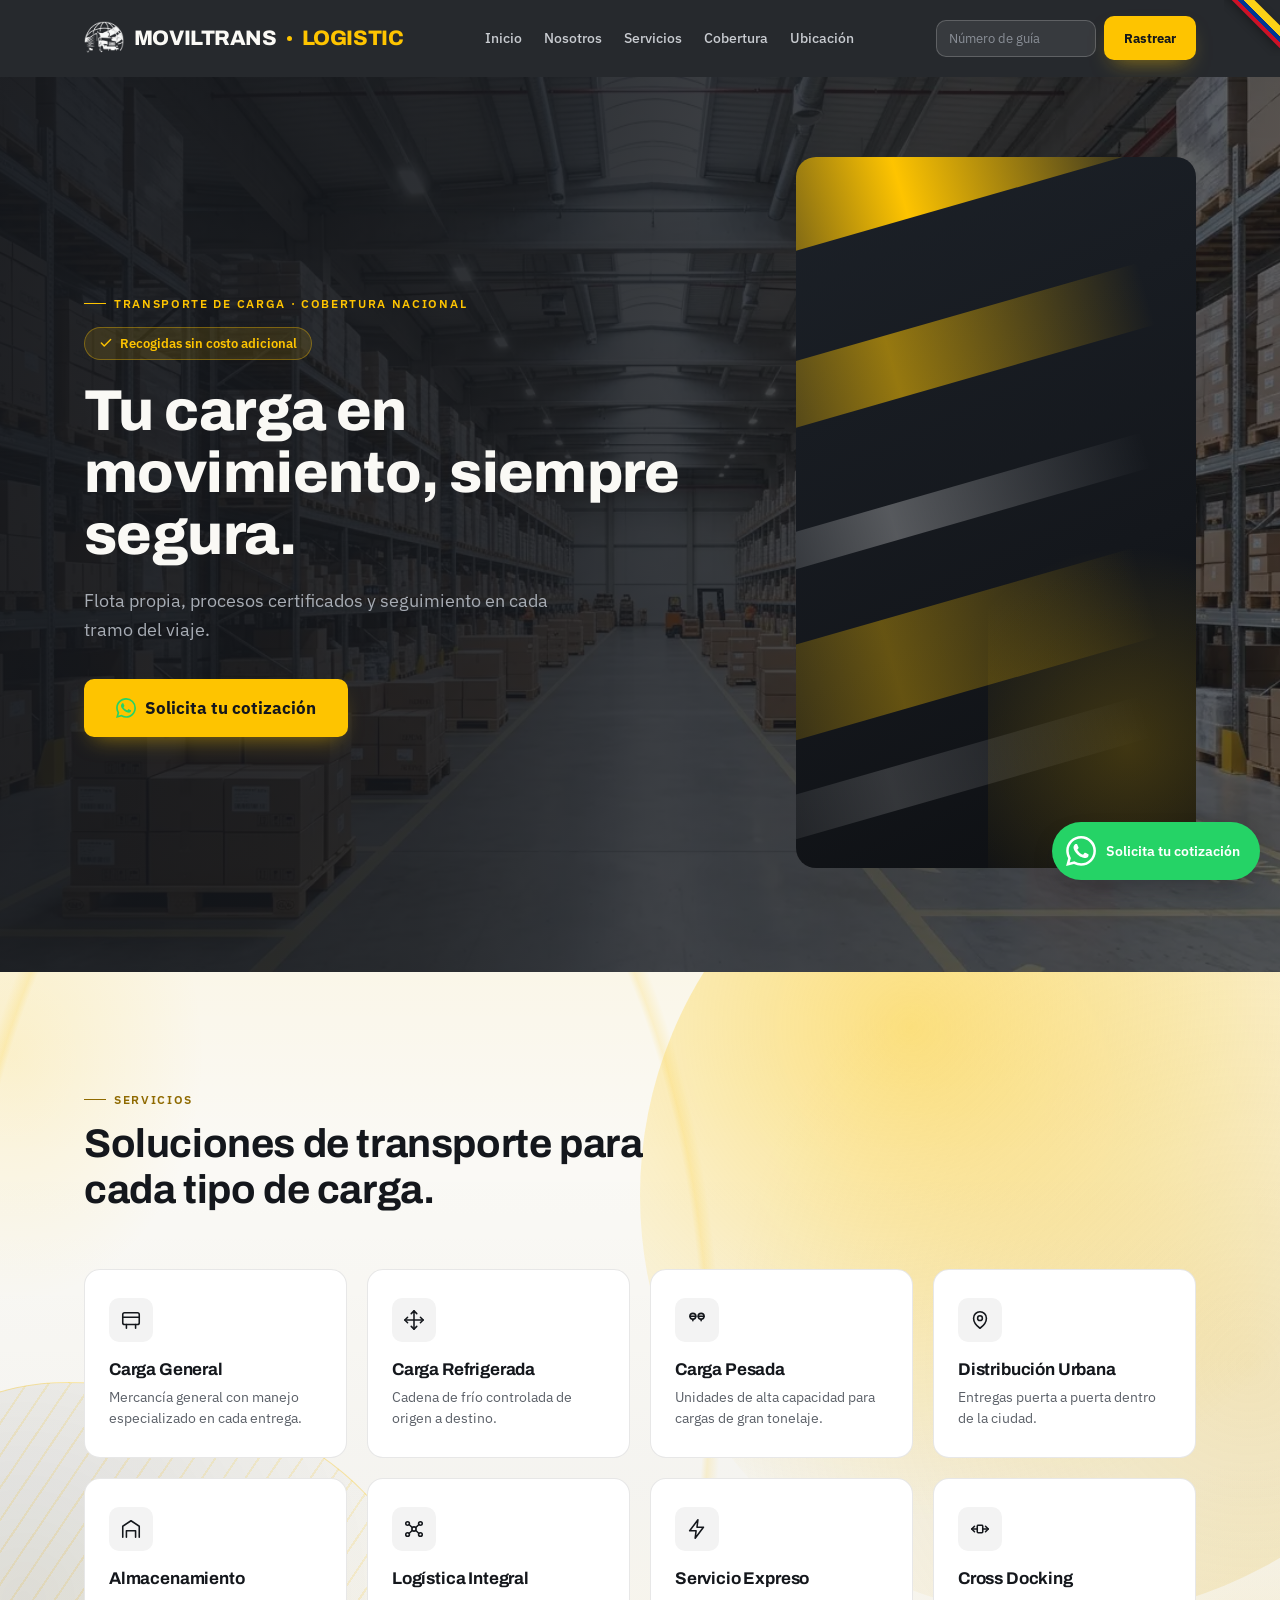
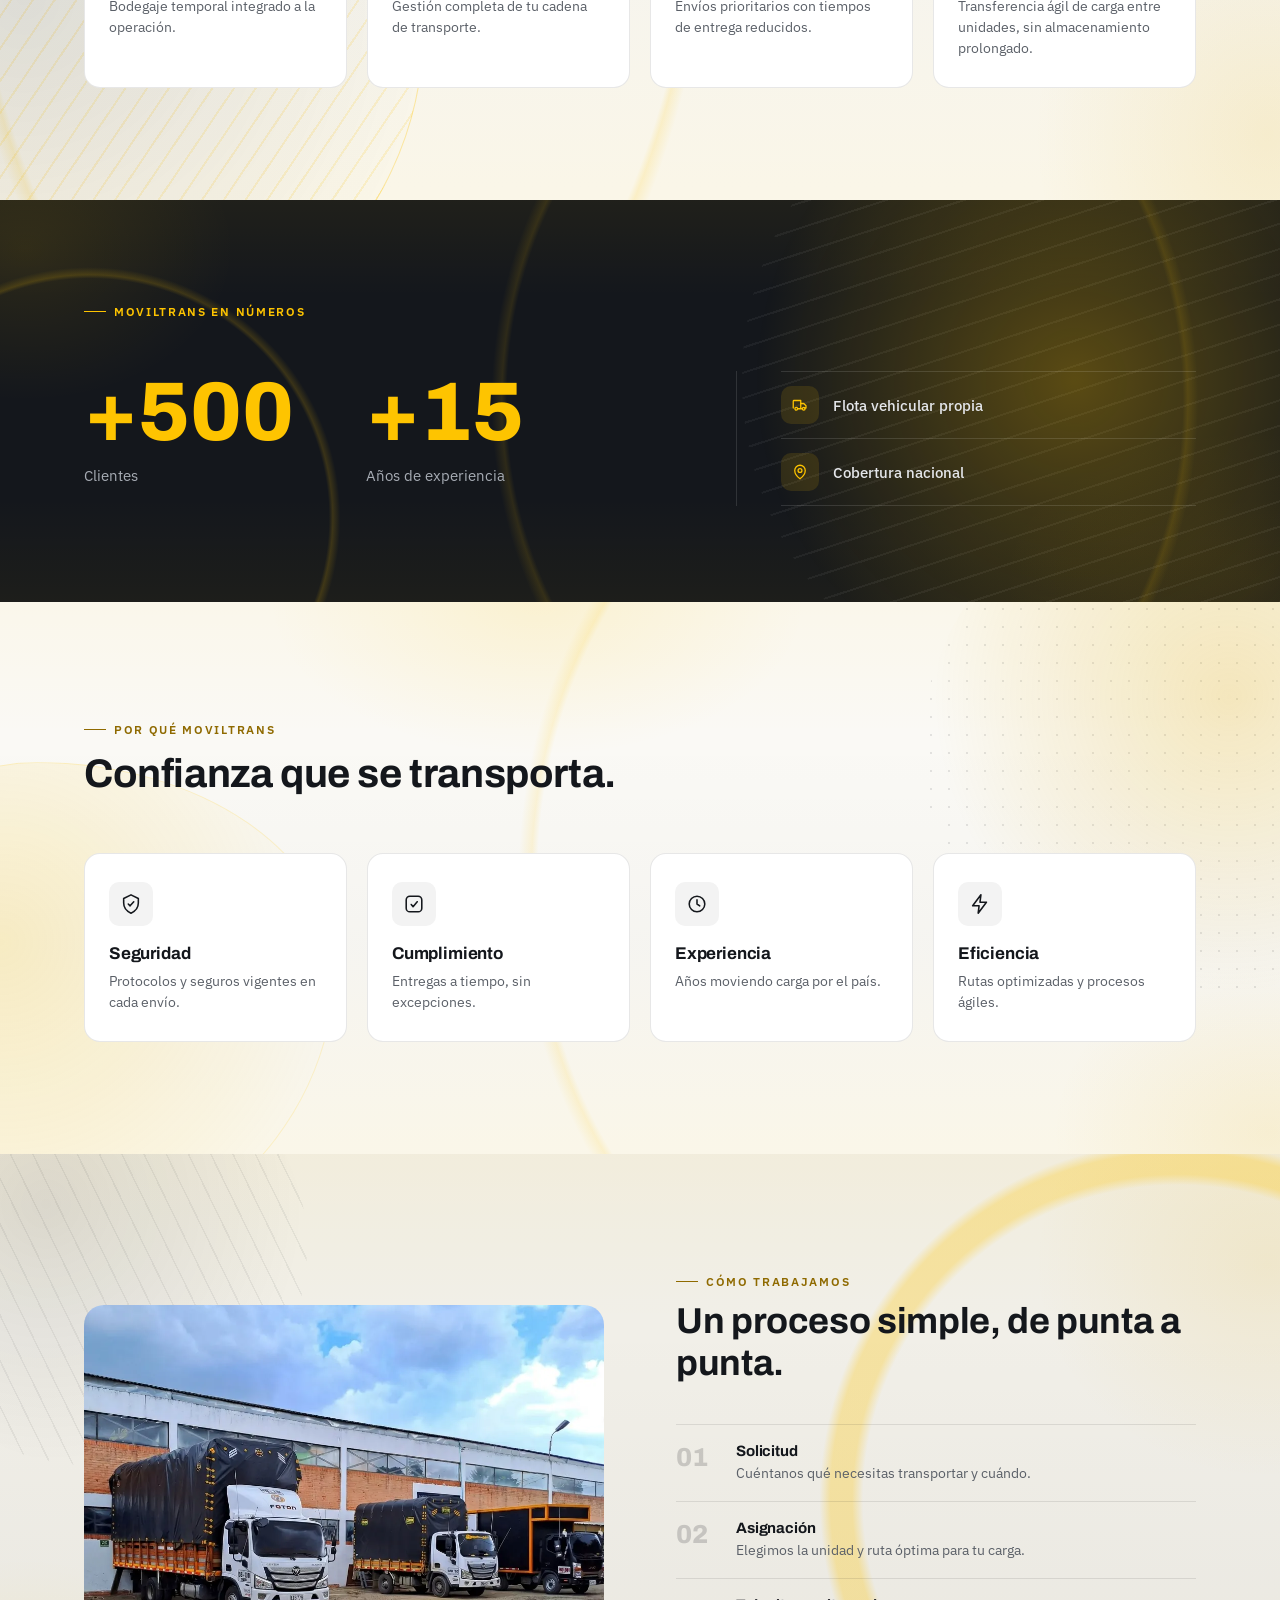
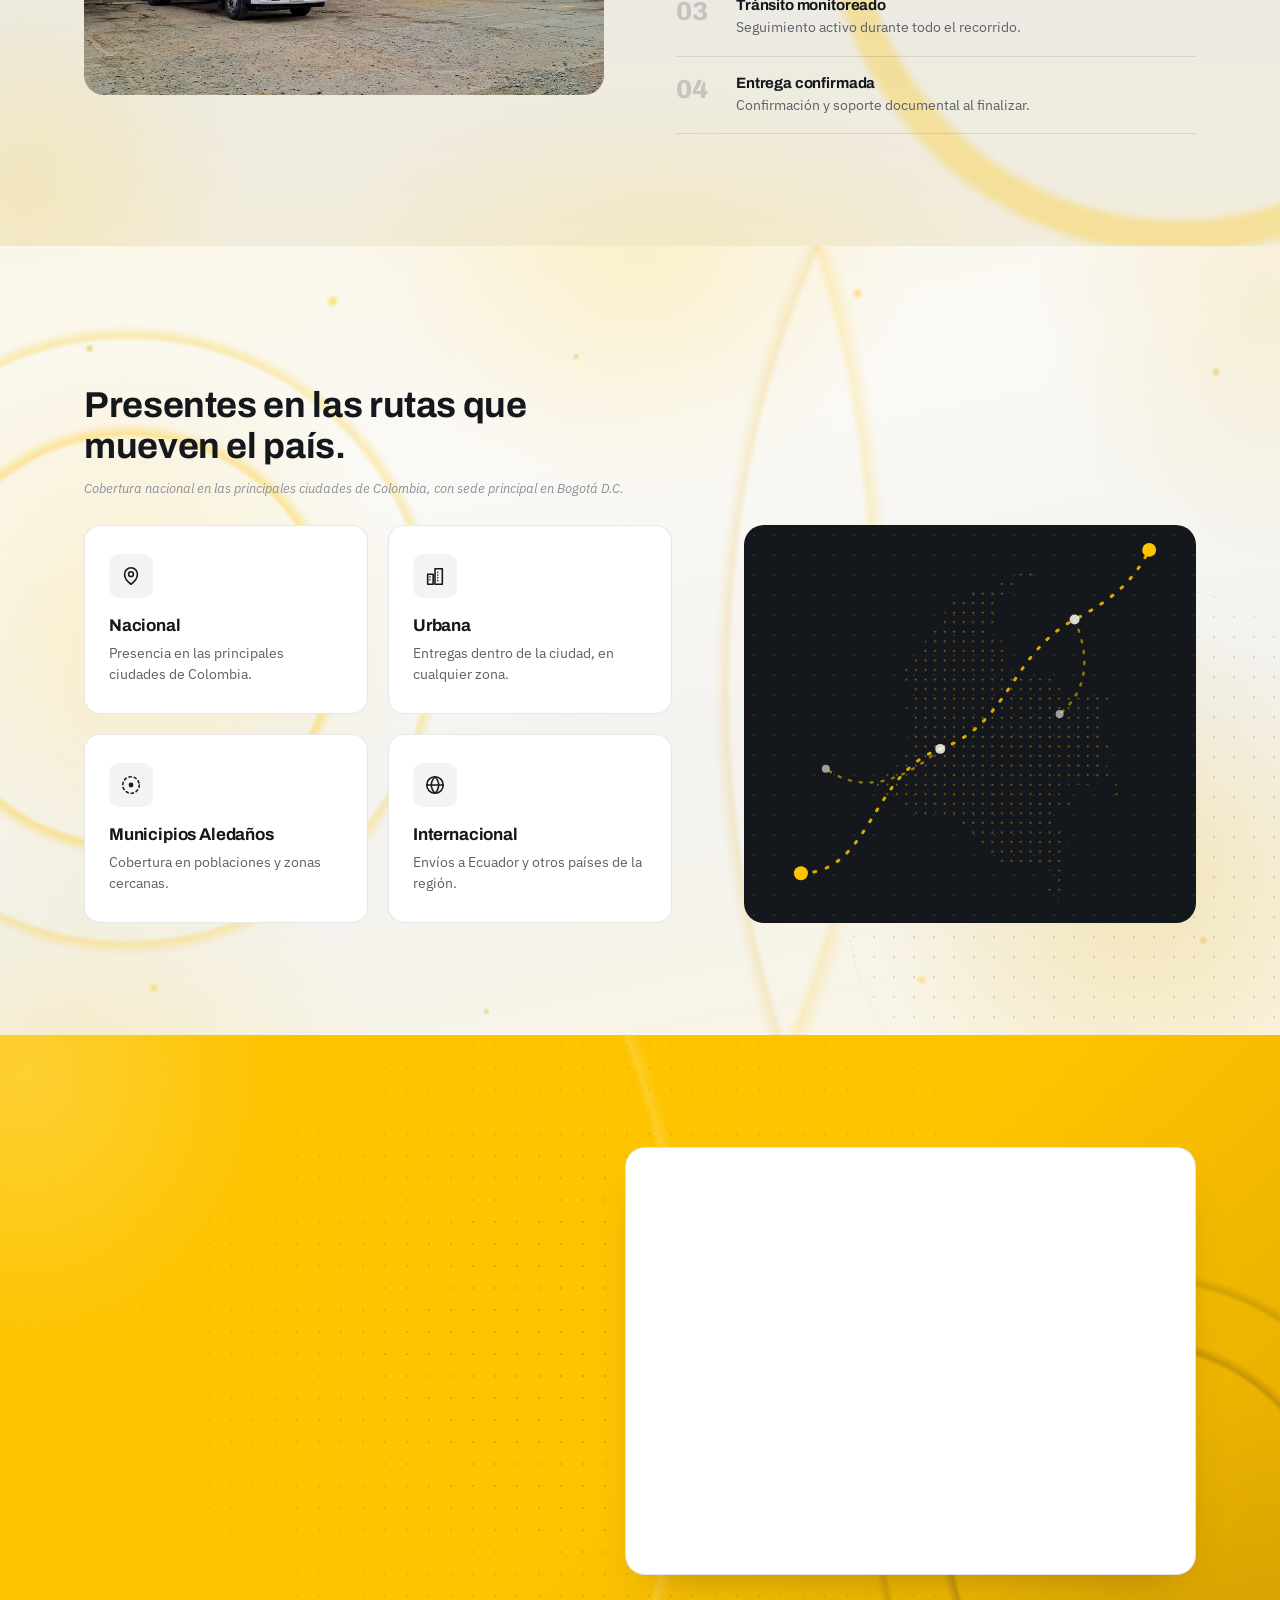
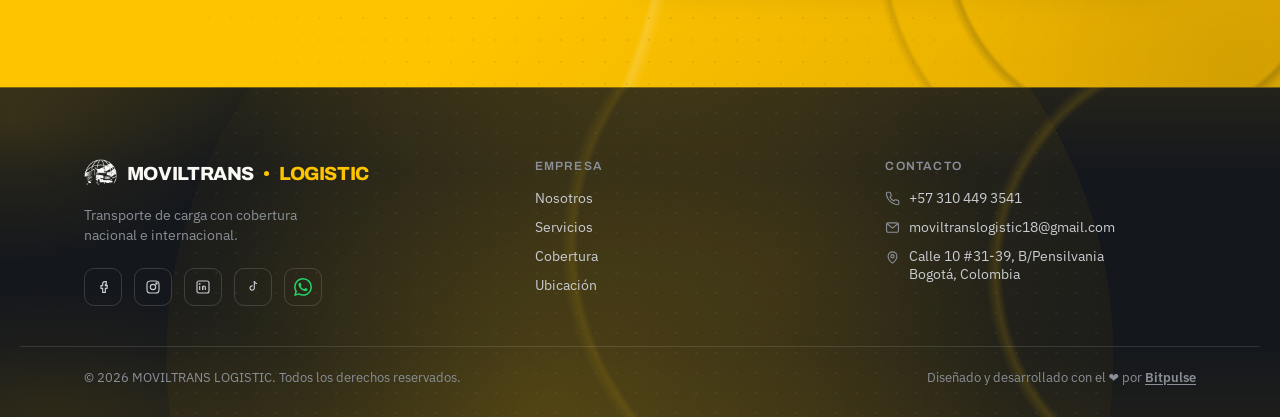
==== commit 4fdbba27: "PaginaWeb_moviltrans_V9_202608231547" ====
--- a/index.html
+++ b/index.html
@@ -1,6 +1,35 @@
 <!doctype html>
 <html lang="es" class="js-disabled">
 <head>
+  <!-- Google tag (gtag.js) -->
+  <script async src="https://www.googletagmanager.com/gtag/js?id=AW-18401727477"></script>
+  <script>
+    window.dataLayer = window.dataLayer || [];
+    function gtag(){dataLayer.push(arguments);}
+    gtag('js', new Date());
+
+    gtag('config', 'AW-18401727477');
+  </script>
+
+  <!-- Event snippet for Enviar formulario de clientes potenciales conversion page
+  In your html page, add the snippet and call gtag_report_conversion when someone clicks on the chosen link or button. -->
+  <script>
+  function gtag_report_conversion(url) {
+    var callback = function () {
+      if (typeof(url) != 'undefined') {
+        window.open(url, '_blank', 'noopener,noreferrer');
+      }
+    };
+    gtag('event', 'conversion', {
+        'send_to': 'AW-18401727477/4S1ACIK1w-YcEPWn0MZE',
+        'value': 1.0,
+        'currency': 'COP',
+        'event_callback': callback
+    });
+    return false;
+  }
+  </script>
+
   <meta charset="UTF-8">
   <meta name="viewport" content="width=device-width, initial-scale=1">
   <title>MOVILTRANS LOGISTIC | Transporte de Carga y Logística Nacional</title>
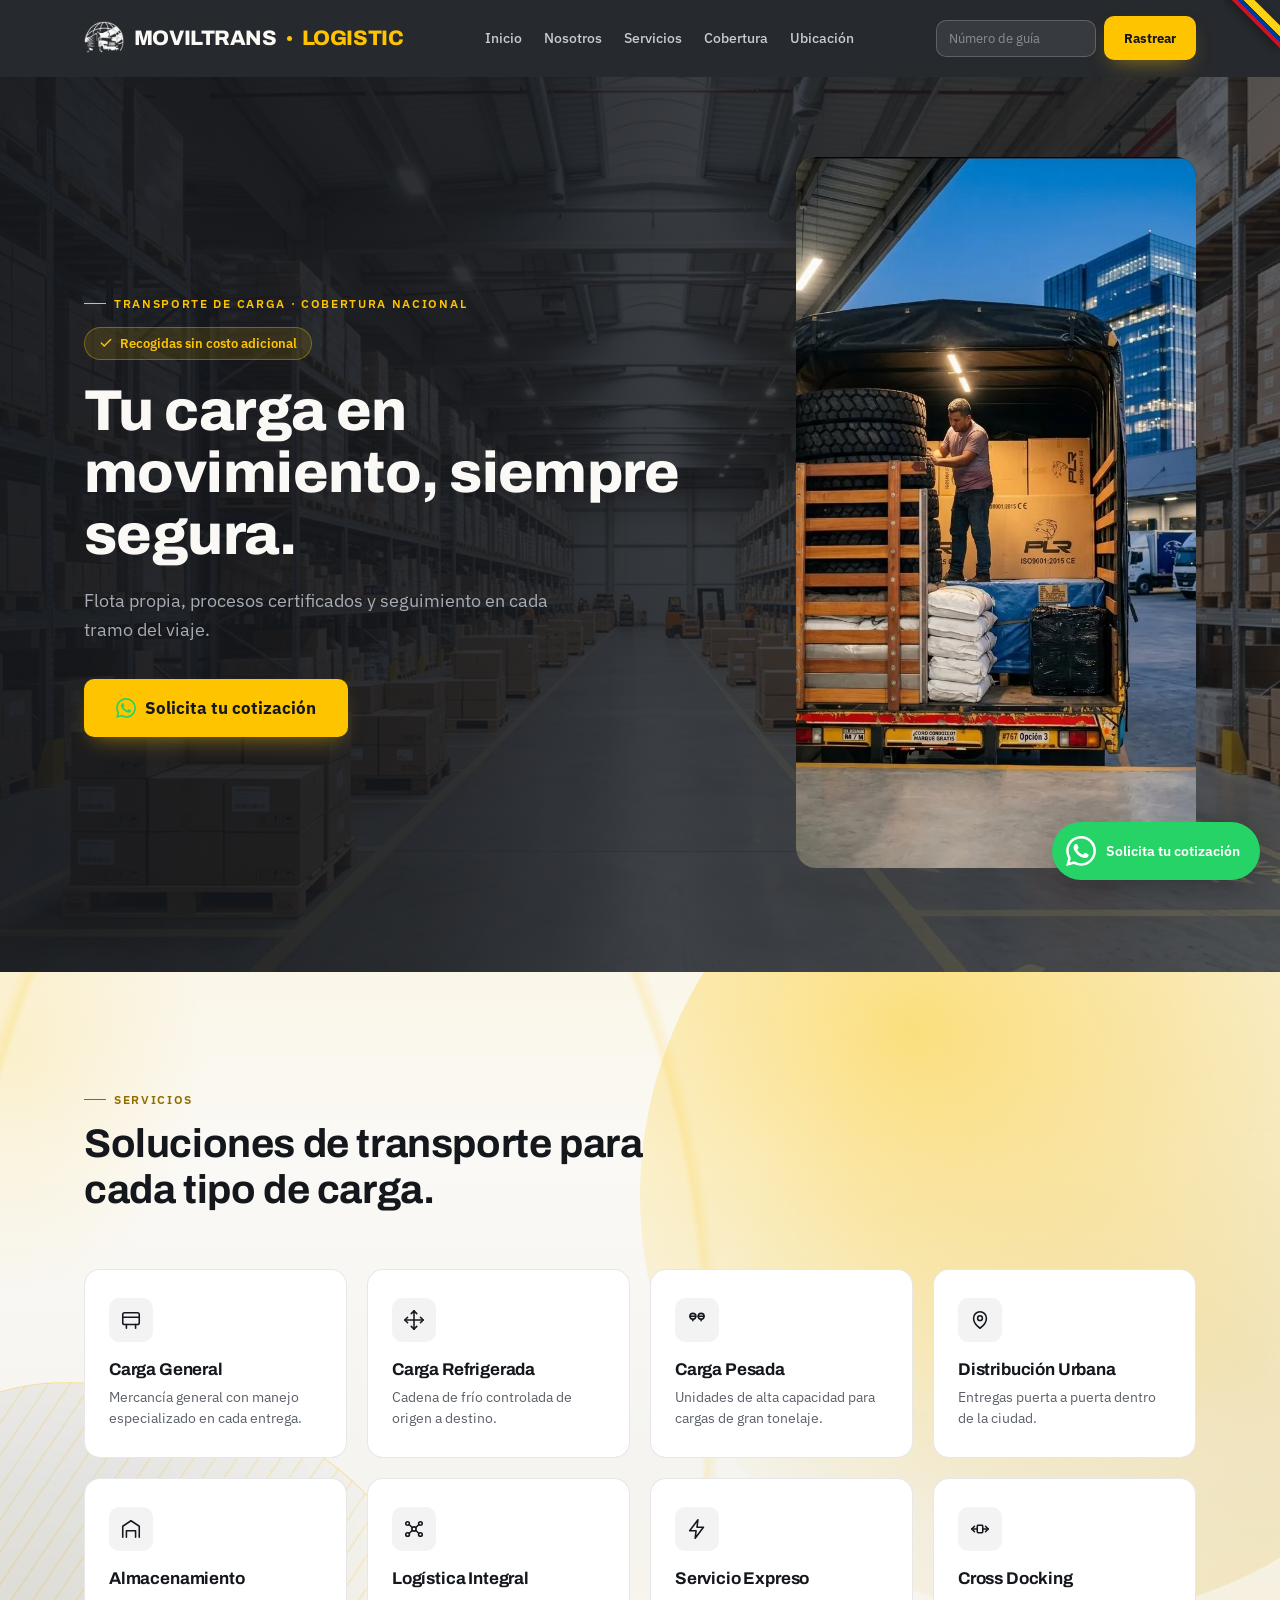
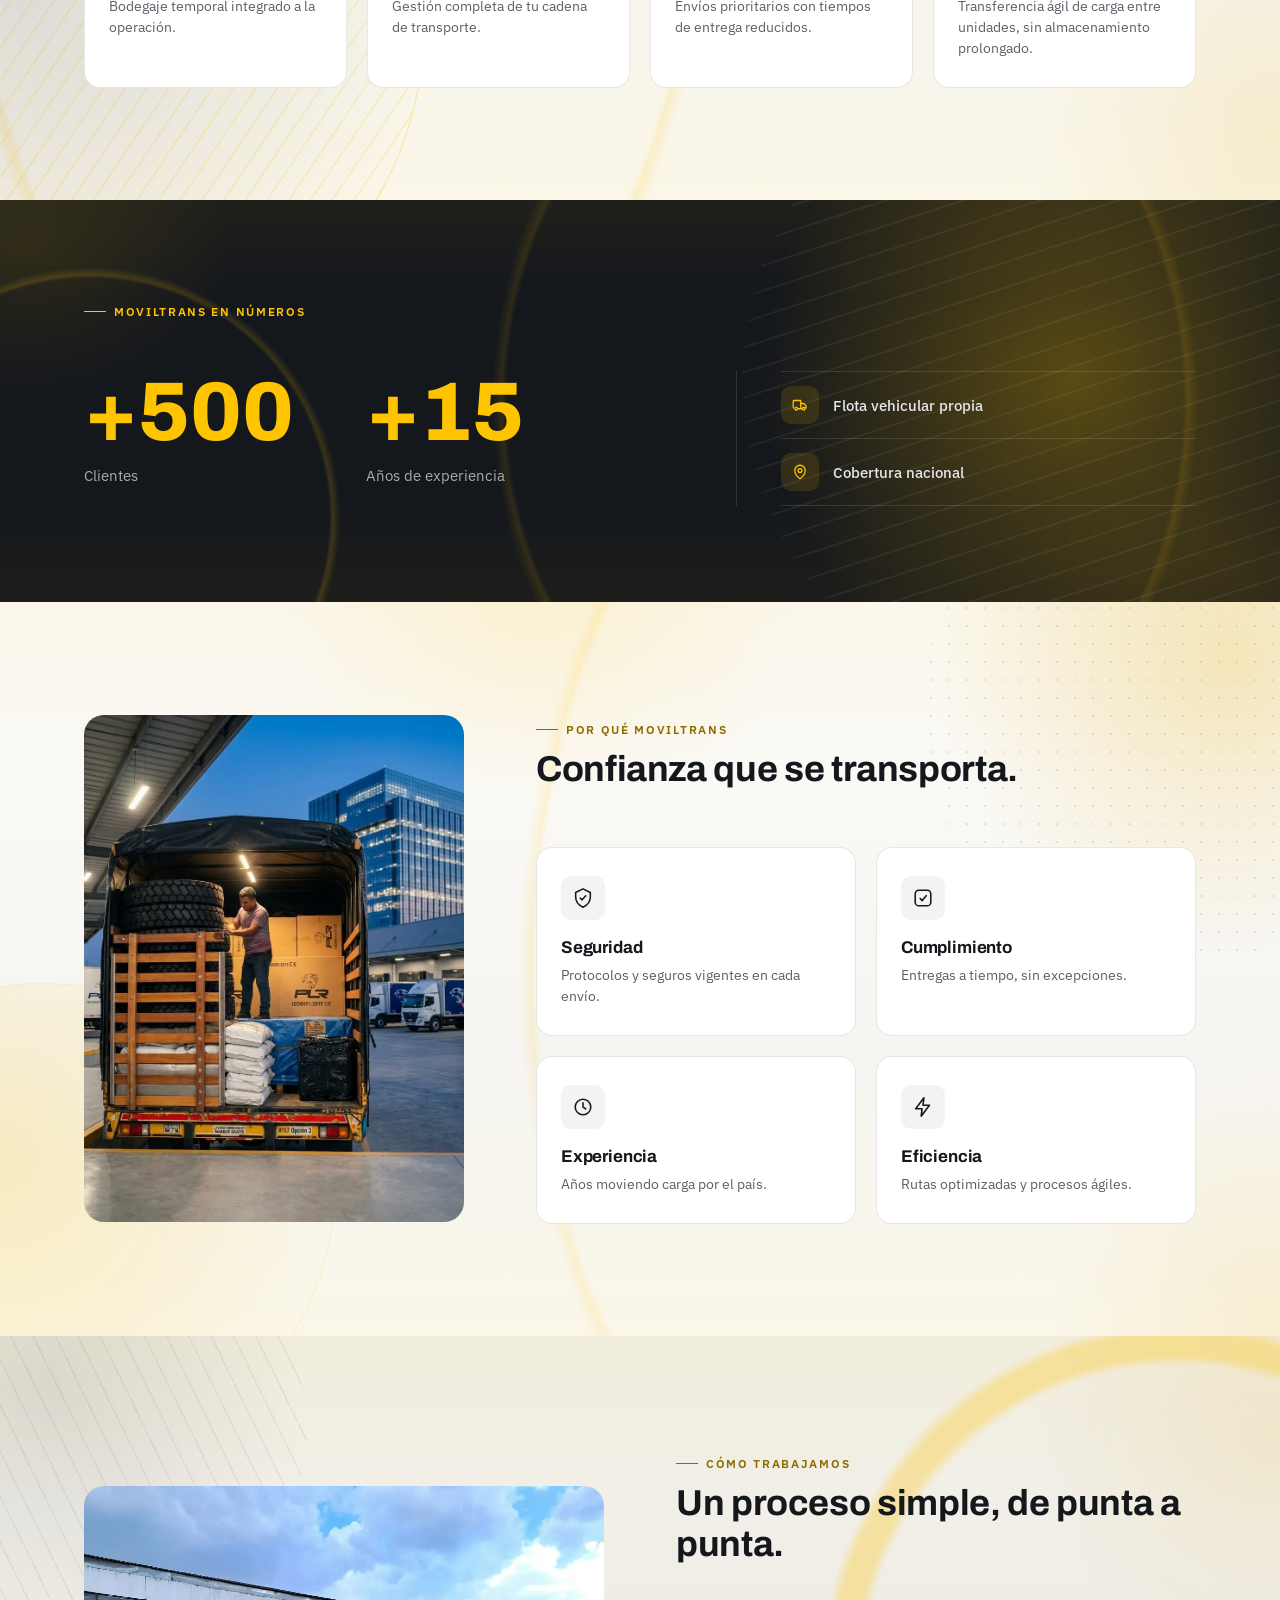
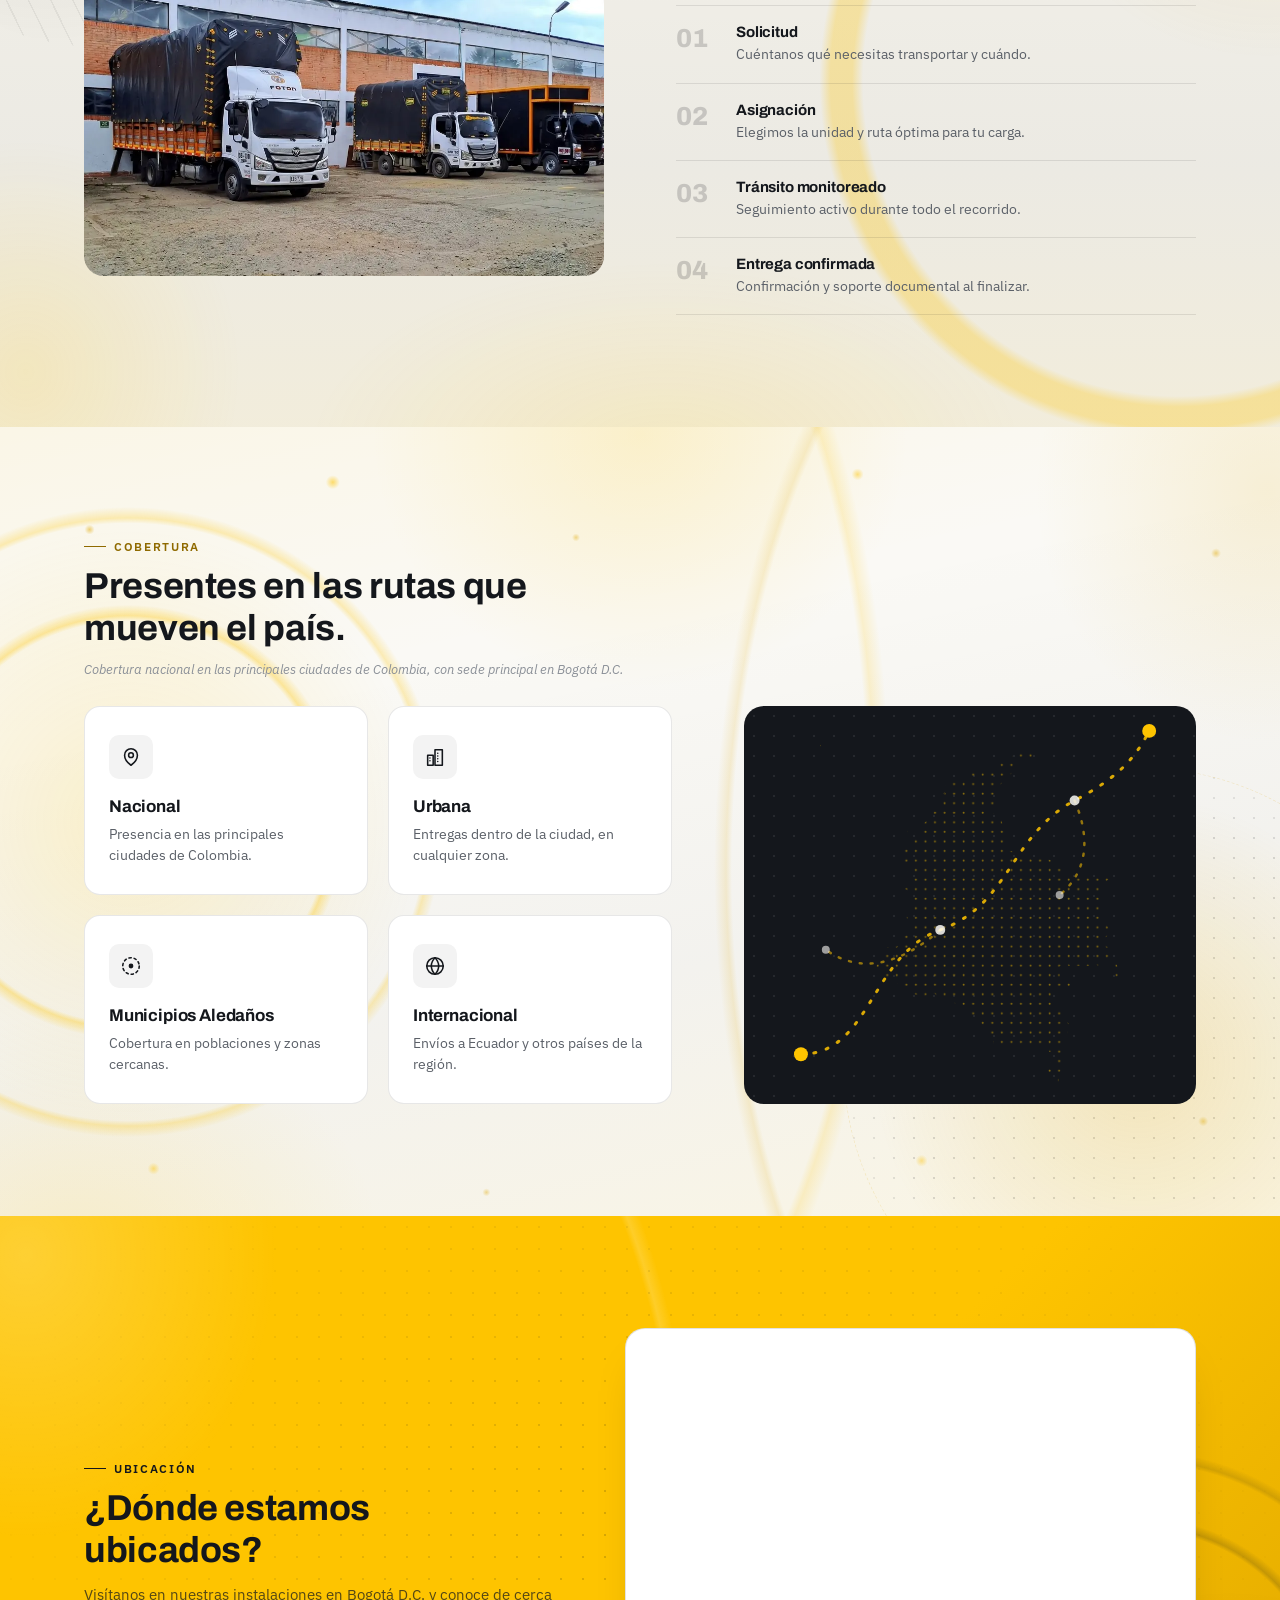
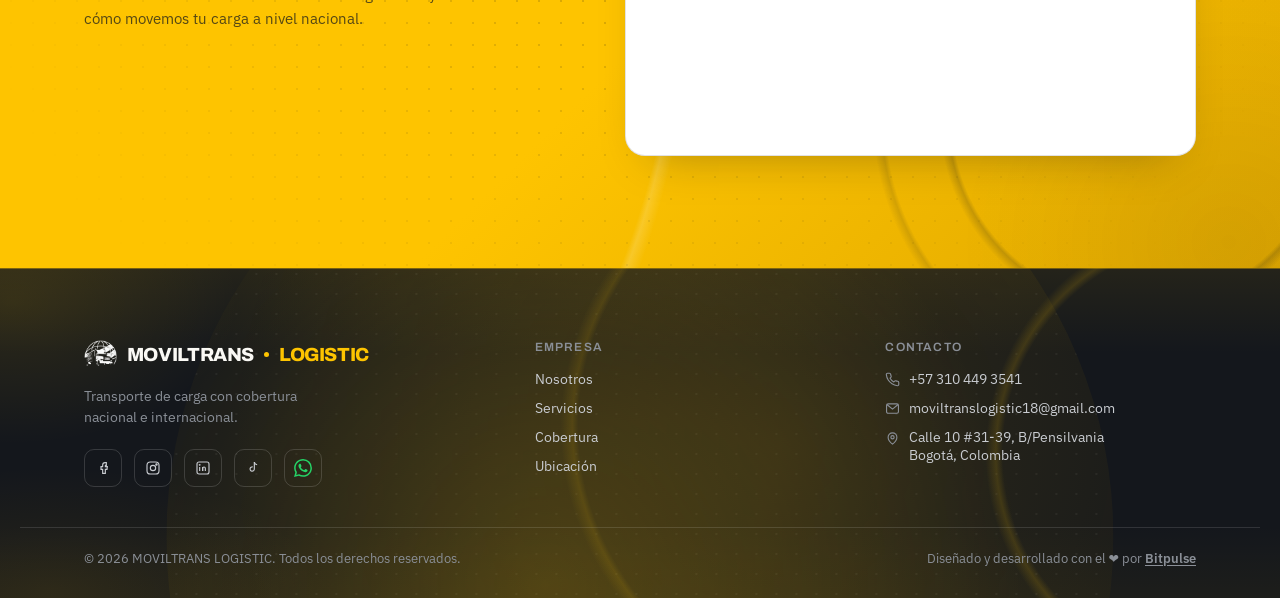
==== commit 86b18f9c: "PaginaWeb_moviltrans_V10_202608242029" ====
--- a/index.html
+++ b/index.html
@@ -109,6 +109,12 @@
 
     <!-- ===================== HERO ===================== -->
     <section class="hero" aria-labelledby="hero-title">
+      <!-- Background video: no <source> in the markup on purpose — main.js
+           only attaches assets/fondo_bodega.mp4 (3.7MB) on connections that
+           can actually afford it. Everyone else keeps the .hero CSS
+           background (fondo_bodega.webp, 156KB), so nobody pays for a video
+           they won't get. -->
+      <video class="hero__bg-video" muted loop playsinline preload="none" poster="assets/fondo_bodega.webp" data-src="assets/fondo_bodega.mp4" aria-hidden="true"></video>
       <div class="container hero__grid">
         <div class="hero__content">
           <p class="eyebrow eyebrow--on-dark reveal">Transporte de carga · Cobertura nacional</p>
@@ -135,9 +141,12 @@
             <div class="speed-line speed-line--5"></div>
             <div class="glow-spot"></div>
           </div>
-          <video class="hero__video" autoplay muted loop playsinline preload="auto">
-            <source src="assets/video_entrada.mp4" type="video/mp4">
-          </video>
+          <!-- No <source> here either — main.js only attaches
+               assets/video_entrada.mp4 (12MB!) on the same wide/fast-
+               connection devices as the hero background video. On phones
+               (and reduced-motion/slow connections) this panel just shows
+               its poster, assets/cargando_camion.webp, as a static image. -->
+          <video class="hero__video" muted loop playsinline preload="none" poster="assets/cargando_camion.webp" data-src="assets/video_entrada.mp4"></video>
         </div>
       </div>
     </section>
@@ -246,38 +255,44 @@
 
     <!-- ===================== POR QUÉ MOVILTRANS ===================== -->
     <section class="section section--paper" id="nosotros" aria-labelledby="porque-title">
-      <div class="container">
-        <p class="eyebrow reveal">Por qué MOVILTRANS</p>
-        <h2 id="porque-title" class="section-title reveal">Confianza que se transporta.</h2>
-
-        <div class="card-grid card-grid--why">
-          <div class="card reveal">
-            <div class="icon-wrap" aria-hidden="true">
-              <svg width="22" height="22" viewBox="0 0 24 24" fill="none" stroke="currentColor" stroke-width="1.7" stroke-linecap="round" stroke-linejoin="round"><path d="M12 2 20 6v5c0 5-3.5 9-8 11-4.5-2-8-6-8-11V6l8-4Z"/><path d="M9 12l2 2 4-4.5"/></svg>
-            </div>
-            <h3 class="card__title">Seguridad</h3>
-            <p class="card__text">Protocolos y seguros vigentes en cada envío.</p>
-          </div>
-          <div class="card reveal">
-            <div class="icon-wrap" aria-hidden="true">
-              <svg width="22" height="22" viewBox="0 0 24 24" fill="none" stroke="currentColor" stroke-width="1.7" stroke-linecap="round" stroke-linejoin="round"><path d="M9 12.5 11 15l4.5-5.5"/><rect x="3.5" y="3.5" width="17" height="17" rx="4"/></svg>
-            </div>
-            <h3 class="card__title">Cumplimiento</h3>
-            <p class="card__text">Entregas a tiempo, sin excepciones.</p>
-          </div>
-          <div class="card reveal">
-            <div class="icon-wrap" aria-hidden="true">
-              <svg width="22" height="22" viewBox="0 0 24 24" fill="none" stroke="currentColor" stroke-width="1.7" stroke-linecap="round" stroke-linejoin="round"><circle cx="12" cy="12" r="8.5"/><path d="M12 7.5V12l3 2"/></svg>
-            </div>
-            <h3 class="card__title">Experiencia</h3>
-            <p class="card__text">Años moviendo carga por el país.</p>
-          </div>
-          <div class="card reveal">
-            <div class="icon-wrap" aria-hidden="true">
-              <svg width="22" height="22" viewBox="0 0 24 24" fill="none" stroke="currentColor" stroke-width="1.7" stroke-linecap="round" stroke-linejoin="round"><path d="M13 2 4 14h7l-1 8 9-12h-7l1-8Z"/></svg>
-            </div>
-            <h3 class="card__title">Eficiencia</h3>
-            <p class="card__text">Rutas optimizadas y procesos ágiles.</p>
+      <div class="container split">
+        <div class="split__media split__media--portrait reveal">
+          <img class="split__img" src="assets/cargando_camion.webp" alt="Carga de mercancía en un camión de transporte" width="880" height="1187" loading="lazy" decoding="async">
+        </div>
+
+        <div class="split__content">
+          <p class="eyebrow reveal">Por qué MOVILTRANS</p>
+          <h2 id="porque-title" class="section-title section-title--tight reveal">Confianza que se transporta.</h2>
+
+          <div class="card-grid">
+            <div class="card reveal">
+              <div class="icon-wrap" aria-hidden="true">
+                <svg width="22" height="22" viewBox="0 0 24 24" fill="none" stroke="currentColor" stroke-width="1.7" stroke-linecap="round" stroke-linejoin="round"><path d="M12 2 20 6v5c0 5-3.5 9-8 11-4.5-2-8-6-8-11V6l8-4Z"/><path d="M9 12l2 2 4-4.5"/></svg>
+              </div>
+              <h3 class="card__title">Seguridad</h3>
+              <p class="card__text">Protocolos y seguros vigentes en cada envío.</p>
+            </div>
+            <div class="card reveal">
+              <div class="icon-wrap" aria-hidden="true">
+                <svg width="22" height="22" viewBox="0 0 24 24" fill="none" stroke="currentColor" stroke-width="1.7" stroke-linecap="round" stroke-linejoin="round"><path d="M9 12.5 11 15l4.5-5.5"/><rect x="3.5" y="3.5" width="17" height="17" rx="4"/></svg>
+              </div>
+              <h3 class="card__title">Cumplimiento</h3>
+              <p class="card__text">Entregas a tiempo, sin excepciones.</p>
+            </div>
+            <div class="card reveal">
+              <div class="icon-wrap" aria-hidden="true">
+                <svg width="22" height="22" viewBox="0 0 24 24" fill="none" stroke="currentColor" stroke-width="1.7" stroke-linecap="round" stroke-linejoin="round"><circle cx="12" cy="12" r="8.5"/><path d="M12 7.5V12l3 2"/></svg>
+              </div>
+              <h3 class="card__title">Experiencia</h3>
+              <p class="card__text">Años moviendo carga por el país.</p>
+            </div>
+            <div class="card reveal">
+              <div class="icon-wrap" aria-hidden="true">
+                <svg width="22" height="22" viewBox="0 0 24 24" fill="none" stroke="currentColor" stroke-width="1.7" stroke-linecap="round" stroke-linejoin="round"><path d="M13 2 4 14h7l-1 8 9-12h-7l1-8Z"/></svg>
+              </div>
+              <h3 class="card__title">Eficiencia</h3>
+              <p class="card__text">Rutas optimizadas y procesos ágiles.</p>
+            </div>
           </div>
         </div>
       </div>
--- a/css/style.css
+++ b/css/style.css
@@ -280,8 +280,12 @@
    HERO
    ========================================================= */
 .hero {
+  position: relative; overflow: hidden;
   color: var(--color-paper);
   background-color: var(--color-ink);
+  /* This is also the fallback: it's what shows whenever .hero__bg-video
+     stays empty (mobile, reduced motion, slow connections — see main.js),
+     and it's what the video's own poster paints before the .mp4 has data. */
   background-image:
     linear-gradient(100deg, rgba(20,23,28,.95) 0%, rgba(20,23,28,.88) 40%, rgba(20,23,28,.62) 100%),
     url('../assets/fondo_bodega.webp');
@@ -289,11 +293,31 @@
   background-position: center;
   background-repeat: no-repeat;
 }
+/* Sits behind everything, filling the section exactly like the CSS
+   background it replaces once it has data to paint. */
+.hero__bg-video {
+  position: absolute; inset: 0; width: 100%; height: 100%;
+  object-fit: cover; z-index: 0;
+}
+/* Same dark gradient as .hero's own background-image, redrawn as a layer
+   ABOVE the video so hero copy stays legible once it's playing. */
+.hero::before {
+  content: ""; position: absolute; inset: 0; z-index: 1;
+  background-image: linear-gradient(100deg, rgba(20,23,28,.95) 0%, rgba(20,23,28,.88) 40%, rgba(20,23,28,.62) 100%);
+}
 .hero__grid {
+  position: relative; z-index: 2;
   display: flex; flex-wrap: wrap; align-items: center;
   gap: clamp(36px, 6vw, 64px);
   padding-top: clamp(48px, 7vw, 80px);
   padding-bottom: clamp(56px, 9vw, 104px);
+}
+/* Mobile and reduced-motion both skip the video entirely (main.js never
+   attaches a source), but this is a no-op safety net if that ever changes:
+   the static image is the right call on narrow/motion-sensitive viewers
+   either way, so never show the <video> element there. */
+@media (max-width: 760px), (prefers-reduced-motion: reduce) {
+  .hero__bg-video { display: none; }
 }
 .hero__content { flex: 1 1 420px; min-width: 280px; }
 .hero__title {
@@ -461,6 +485,14 @@
   background-position: center, 0 0;
   background-repeat: no-repeat, repeat;
 }
+/* cargando_camion.webp is a tall 880x1187 (~3:4) photo — the default
+   .split__media is a landscape 4:3, which would crop away most of the
+   subject. Doubled-up selector (.split__media.split__media--portrait)
+   beats the max-width:639px override below it in the cascade on
+   specificity alone, so this ratio holds on mobile too. Capped
+   max-width (echoing .hero__visual's own 400px cap on its 9:16 panel)
+   keeps a 3:4 panel from growing implausibly tall on a wide viewport. */
+.split__media.split__media--portrait { aspect-ratio: 3 / 4; flex: 0 1 380px; max-width: 420px; margin-inline: auto; }
 .split__content { flex: 1 1 380px; min-width: 280px; }
 
 .steps { margin-top: clamp(28px, 4vw, 40px); }
@@ -851,12 +883,10 @@
    clearly different layer. */
 #nosotros {
   position: relative; overflow: hidden;
-  /* Shortest paper section on desktop (one card row), so the
-     shapes have little vertical room to separate. ::before holds
-     bottom-left and ::after top-right; a top-LEFT wash here would
-     merge with ::before into one heavy left band, so the stack
-     lights the title band across the centre instead and keeps the
-     bottom-right corner light. */
+  /* ::before holds bottom-left and ::after top-right; a top-LEFT
+     wash here would merge with ::before into one heavy left band,
+     so the stack lights the title band across the centre instead
+     and keeps the bottom-right corner light. */
   background-color: var(--color-paper);
   background-image:
     radial-gradient(ellipse 30% 40% at 42% 0%, rgba(254,196,0,.11), transparent 70%),
@@ -865,11 +895,11 @@
     linear-gradient(180deg, rgba(254,196,0,.045) 0%, transparent 24%, rgba(20,23,28,.02) 62%, rgba(254,196,0,.05) 100%);
 }
 /* Lighter here than its counterparts in the other sections on
-   purpose: this is the shortest paper section on desktop (a single
-   card row), so a blob this wide anchored to the bottom-left rises
-   across most of the left edge and reads as a heavy yellow band
-   rather than a shape. The phone tier restores the fuller strength,
-   where the section is tall enough for it to read as a blob. */
+   purpose: anchored bottom-left against the tall image panel beside
+   it, a blob at full strength would rise across most of the left
+   edge and read as a heavy yellow band rather than a shape. The
+   phone tier restores the fuller strength, once the panel has
+   stacked above this content instead of sitting beside it. */
 #nosotros::before {
   content: ""; position: absolute; bottom: -22%; left: -14%;
   width: 40%; aspect-ratio: 1; pointer-events: none;
@@ -1032,10 +1062,6 @@
   .split__media { aspect-ratio: 4 / 3.4; }
 }
 
-@media (min-width: 900px) {
-  .card-grid--why { grid-template-columns: repeat(4, 1fr); }
-}
-
 /* =========================================================
    AMBIENT BACKGROUNDS — TABLET / MOBILE
    Every shape above is positioned with top/bottom as a % of
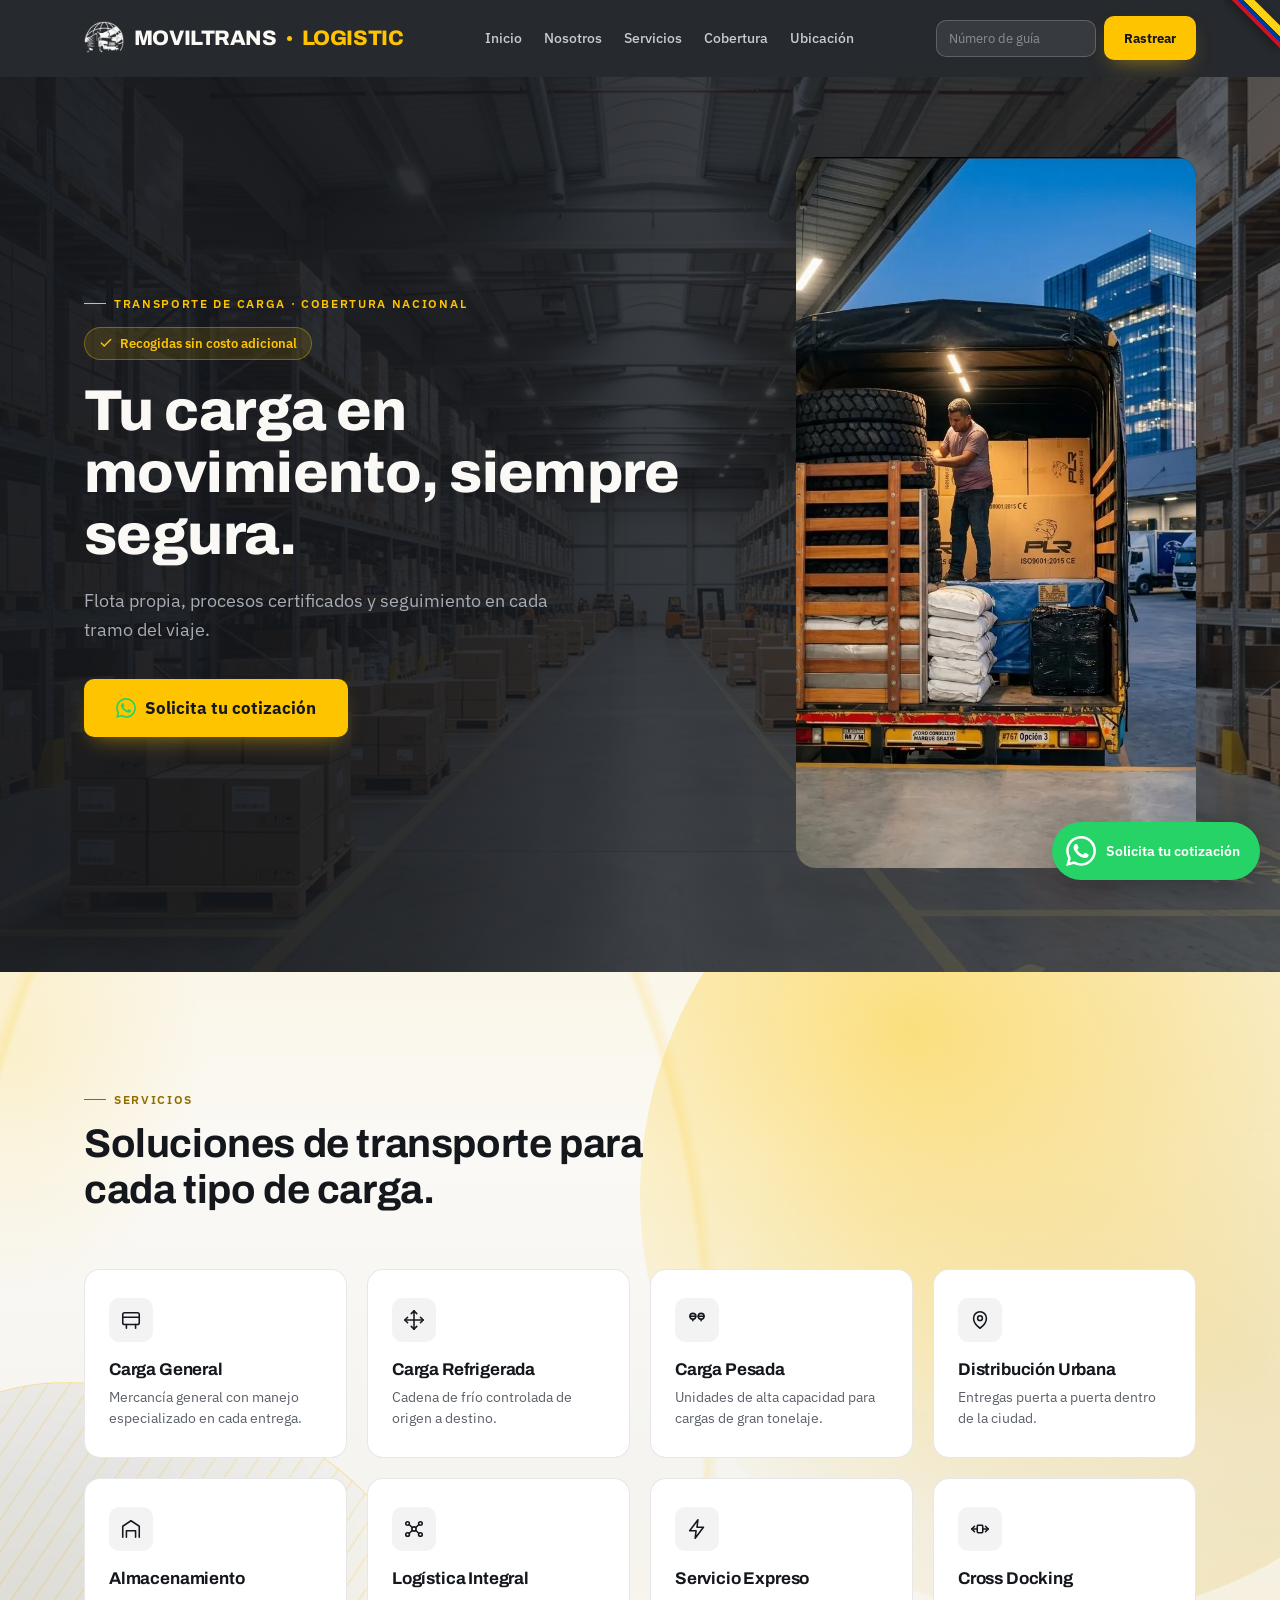
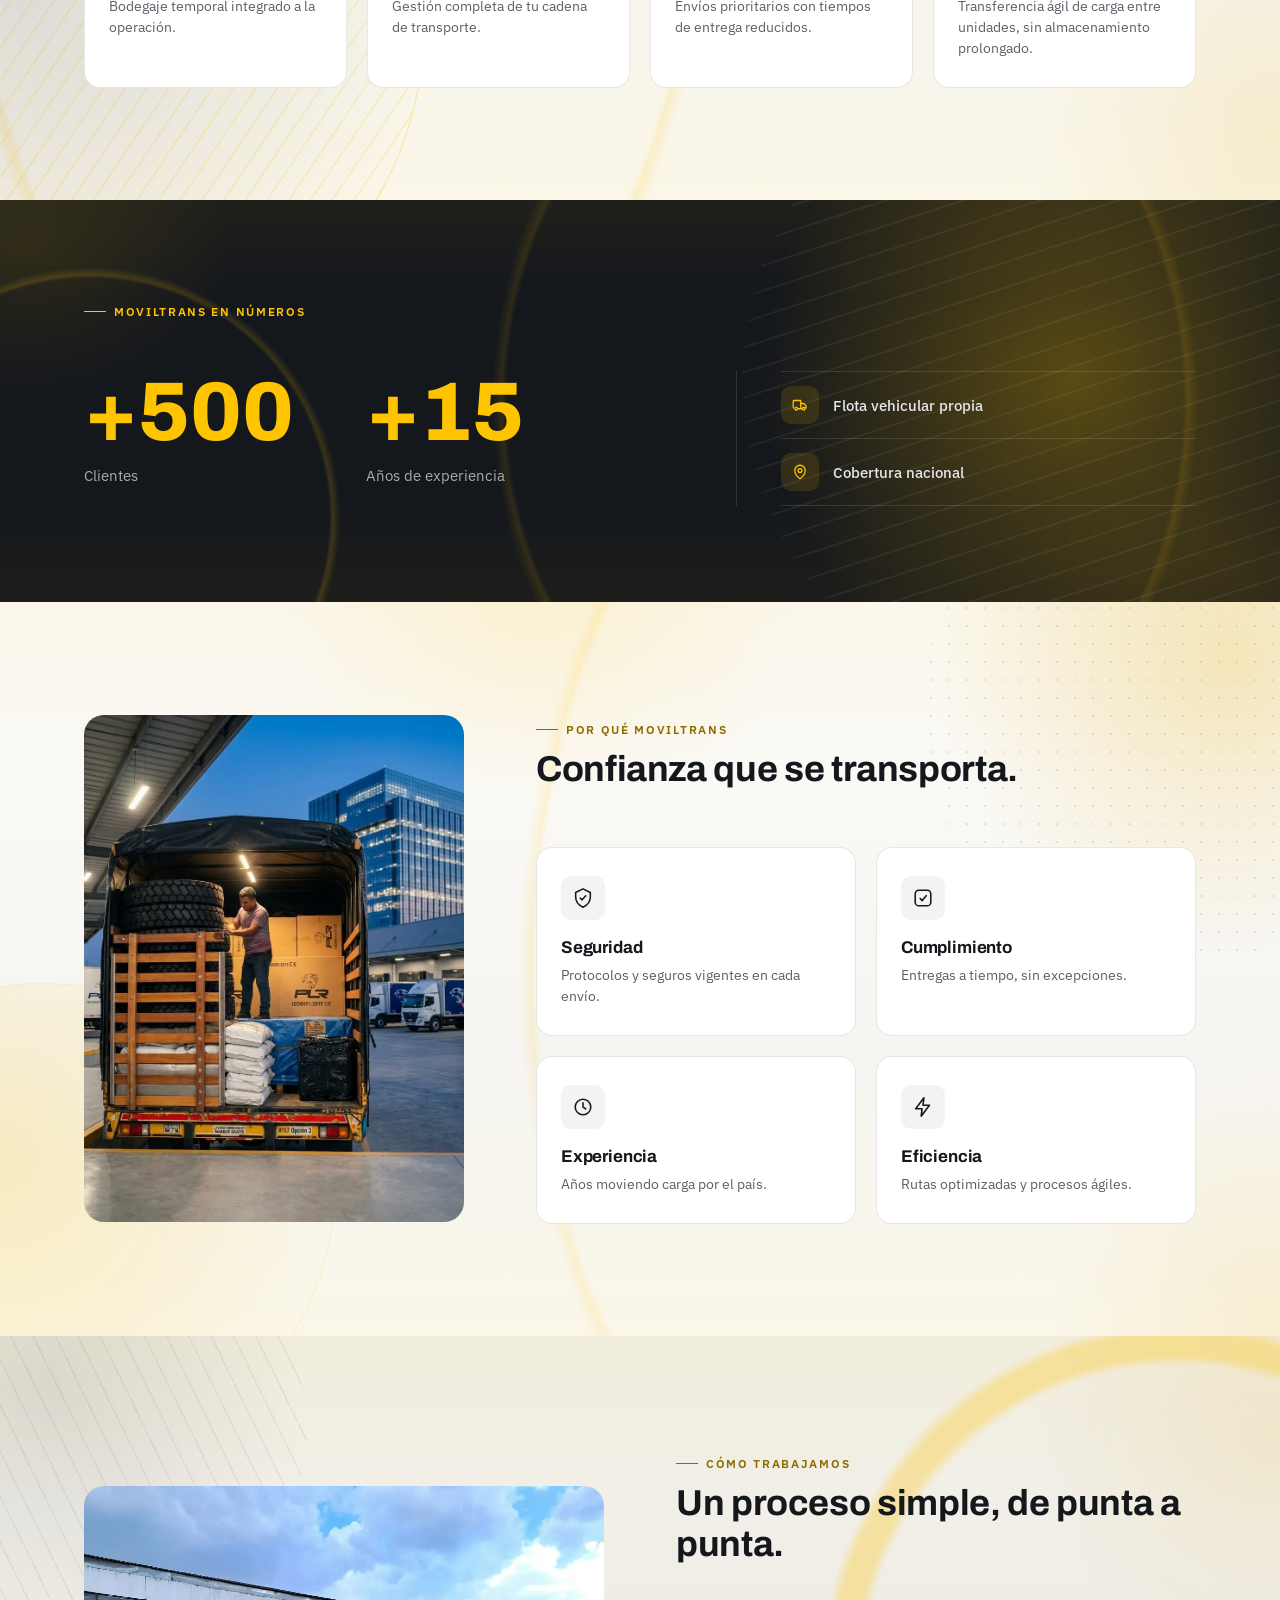
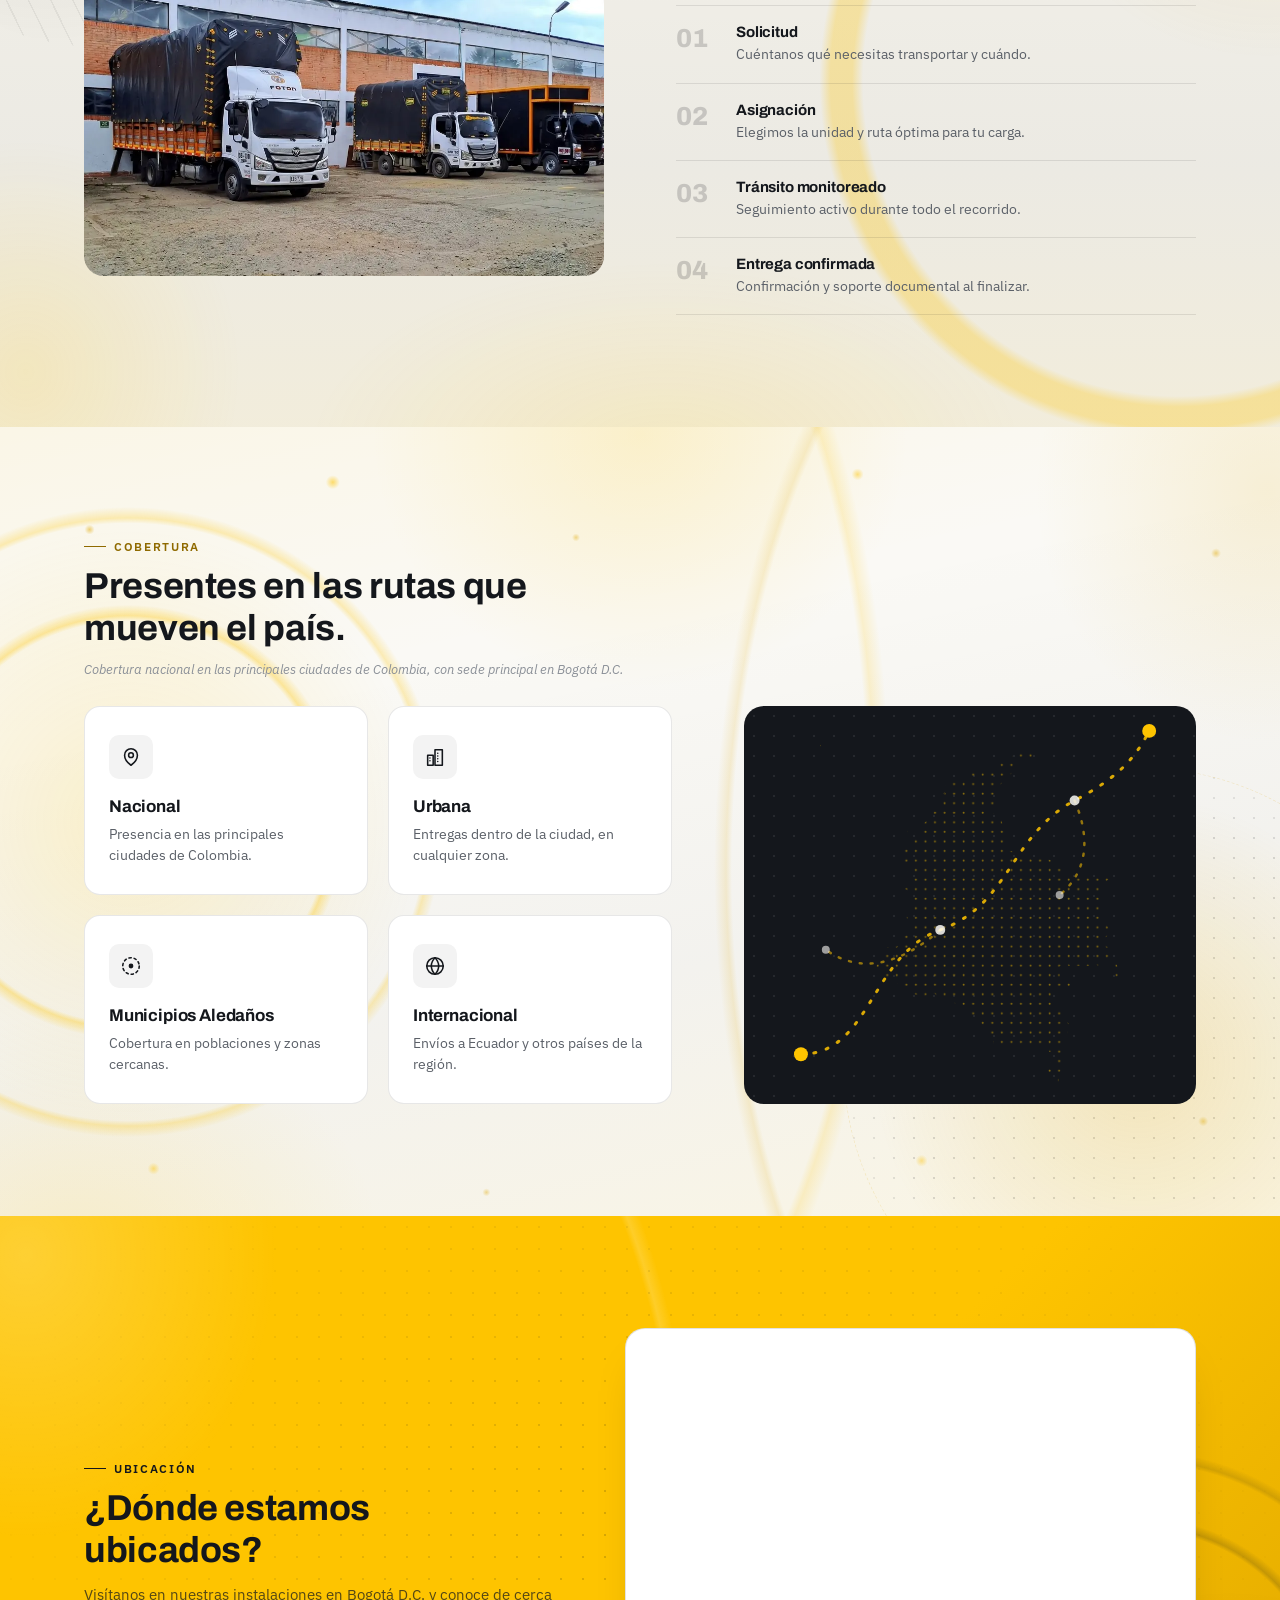
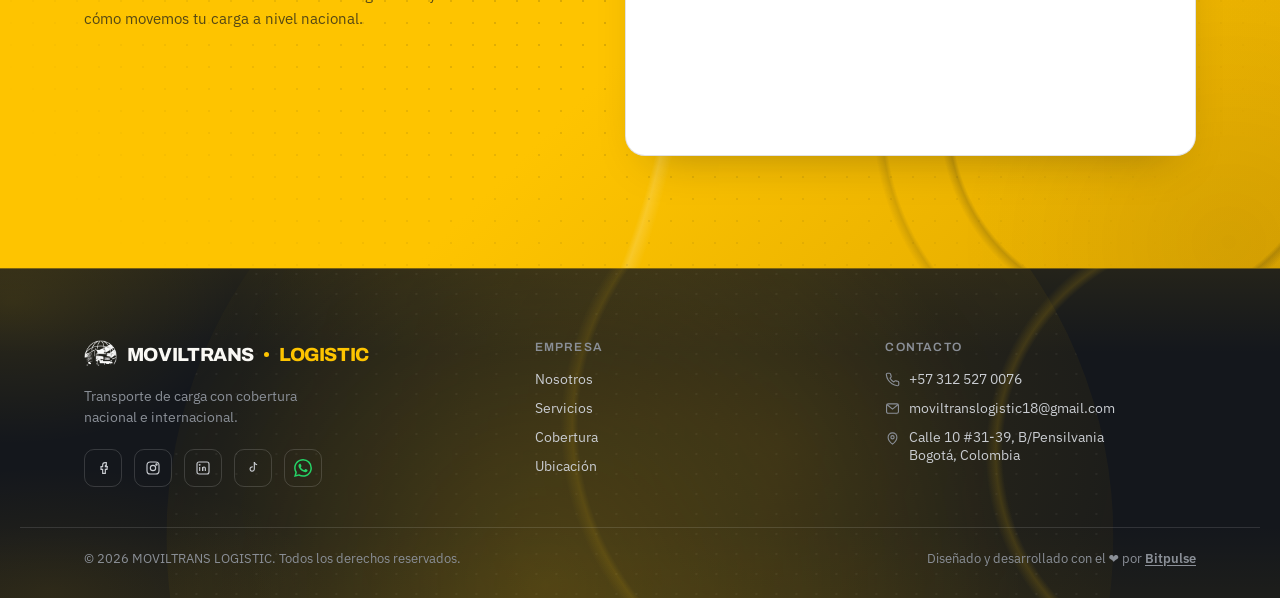
==== commit eeb42223: "PaginaWeb_moviltrans_V12_202608250026" ====
--- a/index.html
+++ b/index.html
@@ -141,11 +141,10 @@
             <div class="speed-line speed-line--5"></div>
             <div class="glow-spot"></div>
           </div>
-          <!-- No <source> here either — main.js only attaches
-               assets/video_entrada.mp4 (12MB!) on the same wide/fast-
-               connection devices as the hero background video. On phones
-               (and reduced-motion/slow connections) this panel just shows
-               its poster, assets/cargando_camion.webp, as a static image. -->
+          <!-- No <source> here — main.js attaches assets/video_entrada.mp4
+               (12MB!) on load, unconditionally (including on phones and
+               slow connections). Until main.js runs, this panel shows its
+               poster, assets/cargando_camion.webp, as a static image. -->
           <video class="hero__video" muted loop playsinline preload="none" poster="assets/cargando_camion.webp" data-src="assets/video_entrada.mp4"></video>
         </div>
       </div>
@@ -447,9 +446,9 @@
       <div class="footer-col">
         <h3 class="footer-col__title">Contacto</h3>
         <div class="footer-links">
-          <a class="footer-contact-link" href="tel:+573104493541">
+          <a class="footer-contact-link" href="tel:+573125270076">
             <svg width="15" height="15" viewBox="0 0 24 24" fill="none" stroke="currentColor" stroke-width="1.8" stroke-linecap="round" stroke-linejoin="round" aria-hidden="true"><path d="M22 16.92v3a2 2 0 0 1-2.18 2 19.79 19.79 0 0 1-8.63-3.07 19.5 19.5 0 0 1-6-6 19.79 19.79 0 0 1-3.07-8.67A2 2 0 0 1 4.11 2h3a2 2 0 0 1 2 1.72c.127.96.361 1.903.7 2.81a2 2 0 0 1-.45 2.11L8.09 9.91a16 16 0 0 0 6 6l1.27-1.27a2 2 0 0 1 2.11-.45c.907.339 1.85.573 2.81.7A2 2 0 0 1 22 16.92z"/></svg>
-            +57 310 449 3541
+            +57 312 527 0076
           </a>
           <a class="footer-contact-link" href="mailto:moviltranslogistic18@gmail.com">
             <svg width="15" height="15" viewBox="0 0 24 24" fill="none" stroke="currentColor" stroke-width="1.8" stroke-linecap="round" stroke-linejoin="round" aria-hidden="true"><rect x="2.5" y="4.5" width="19" height="15" rx="2.5"/><path d="m3.5 6 8.5 7 8.5-7"/></svg>
